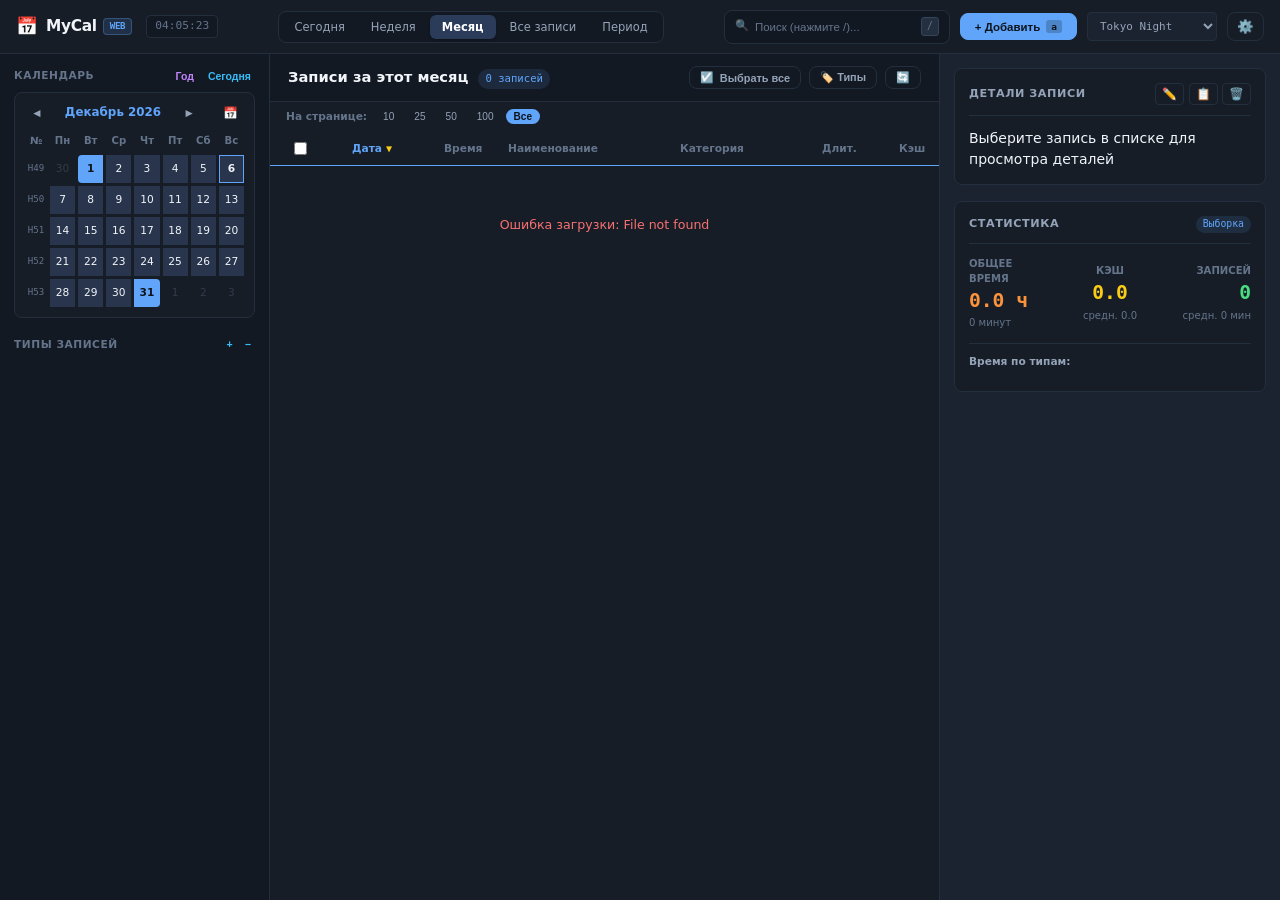
==== web/static/index.html @ 3560a7c6 "feat(tui): add default startup period setting (tui_default_period)" ====
<!DOCTYPE html>
<html lang="ru">
<head>
  <meta charset="UTF-8">
  <meta name="viewport" content="width=device-width, initial-scale=1.0, maximum-scale=1.0, user-scalable=no">
  <title>MyCal Web Dashboard</title>
  <link rel="stylesheet" href="style.css">
</head>
<body>

<div class="app-layout" id="appLayout">

  <!-- TOP HEADER NAVBAR -->
  <header class="top-nav">
    <div class="nav-left">
      <div class="app-brand" onclick="reloadAll()" title="Перезагрузить календарь">
        <span class="brand-icon">📅</span>
        <span class="brand-title">MyCal <span class="brand-badge">Web</span></span>
      </div>
      <div class="nav-clock" id="liveClock">--:--:--</div>
    </div>

    <!-- Period presets in top bar (visible on tablet/desktop) -->
    <nav class="period-tabs" id="periodTabs" aria-label="Период выборки">
      <button type="button" class="tab-btn" data-period="today" onclick="setPeriod('today')">Сегодня</button>
      <button type="button" class="tab-btn" data-period="week" onclick="setPeriod('week')">Неделя</button>
      <button type="button" class="tab-btn" data-period="month" onclick="setPeriod('month')">Месяц</button>
      <button type="button" class="tab-btn" data-period="all" onclick="setPeriod('all')">Все записи</button>
      <button type="button" class="tab-btn" data-period="range" onclick="openRangeModal()" title="Выбор периода (От и До)">Период</button>
    </nav>

    <!-- Header Actions -->
    <div class="nav-right">
      <div class="search-box">
        <span class="search-icon">🔍</span>
        <input type="search" id="topSearchInput" placeholder="Поиск (нажмите /)..." oninput="onSearchInput(this.value)">
        <span class="search-kbd">/</span>
      </div>

      <button type="button" class="btn btn-primary btn-add" onclick="openAddModal()">
        <span>+ Добавить</span>
        <span class="btn-kbd">a</span>
      </button>

      <div class="theme-select-wrap">
        <select id="themeSelect" onchange="changeTheme(this.value)" title="Тема оформления">
          <option value="tokyo">Tokyo Night</option>
          <option value="catppuccin">Catppuccin</option>
          <option value="matrix">Matrix Emerald</option>
        </select>
      </div>

      <button type="button" class="btn btn-icon" onclick="openSettingsModal()" title="Настройки (s)">⚙️</button>
    </div>
  </header>

  <!-- MAIN 3-COLUMN WORKSPACE -->
  <div class="main-workspace" id="mainWorkspace">

    <!-- LEFT SIDEBAR: Mini Calendar & Type Filters -->
    <aside class="sidebar-panel" id="sidebarPanel">
      <div class="sidebar-section">
        <div class="sidebar-section-title">
          <span>Календарь</span>
          <div class="cal-title-actions">
            <button type="button" class="btn-text btn-year-btn" onclick="openYearCalendar()" title="Годовой календарь (12 месяцев)">Год</button>
            <button type="button" class="btn-text" onclick="goTodayMonth()">Сегодня</button>
          </div>
        </div>

        <!-- Interactive Month Grid -->
        <div class="mini-calendar" id="miniCalendar">
          <div class="cal-nav">
            <button type="button" class="cal-nav-btn" onclick="prevMonth()" title="Предыдущий месяц">◄</button>
            <span class="cal-month-title" id="calMonthTitle" onclick="openYearCalendar()" title="Нажмите для открытия годового календаря" style="cursor: pointer;">Ноябрь 2026</span>
            <button type="button" class="cal-nav-btn" onclick="nextMonth()" title="Следующий месяц">►</button>
            <button type="button" class="cal-nav-btn cal-year-icon-btn" onclick="openYearCalendar()" title="Годовой календарь на 12 месяцев">📅</button>
          </div>
          <div class="cal-grid" id="calGrid">
            <!-- Dynamically populated by app.js -->
          </div>
        </div>
      </div>

      <!-- Quick Category / Type Filter -->
      <div class="sidebar-section types-section">
        <div class="sidebar-section-title">
          <span>Типы записей</span>
          <div class="type-actions">
            <button type="button" class="btn-text" onclick="toggleAllTypes(true)" title="Выбрать все">+</button>
            <button type="button" class="btn-text" onclick="toggleAllTypes(false)" title="Снять все">−</button>
          </div>
        </div>

        <div class="types-filter-list" id="typesFilterList">
          <!-- Dynamically populated with checkboxes -->
        </div>
      </div>
    </aside>

    <!-- CENTER FEED: Sessions Timeline -->
    <main class="feed-panel" id="feedPanel">
      <div class="feed-header">
        <div class="feed-title-wrap">
          <h2 class="feed-title" id="feedTitle">Записи за этот месяц</h2>
          <span class="feed-counter-badge" id="feedCounter">0 записей</span>
        </div>

        <div class="feed-controls">
          <button type="button" class="btn btn-subtle" id="btnSelectAll" onclick="toggleSelectAllFiltered()" title="Выбрать все записи на странице">
            <span id="btnSelectAllIcon">☑️</span> <span>Выбрать все</span>
          </button>
          <button type="button" class="btn btn-subtle" onclick="openTypeModal()" title="Фильтр по типам (t)">
            <span>🏷️ Типы</span>
          </button>
          <button type="button" class="btn btn-subtle" onclick="refreshData()" title="Обновить">
            <span>🔄</span>
          </button>
        </div>
      </div>

      <!-- BATCH ACTION BAR (Appears when sessions are selected) -->
      <div class="batch-action-bar" id="batchActionBar" style="display: none;">
        <div class="batch-bar-left">
          <span class="batch-count-badge" id="batchCountBadge">Выбрано: 0</span>
          <button type="button" class="btn-text" onclick="clearSelection()" style="color: var(--text-dim); font-size: 0.76rem;">Снять выбор</button>
        </div>
        <div class="batch-bar-actions">
          <button type="button" class="btn btn-subtle btn-sm" onclick="openBatchStatusPicker(event)">🏷️ Сменить статус...</button>
          <button type="button" class="btn btn-subtle btn-sm" onclick="openBatchEditFieldModal()">✏️ Редактировать поле...</button>
          <button type="button" class="btn btn-danger btn-sm" onclick="openBatchDeleteModal()">🗑️ Удалить</button>
        </div>
      </div>

      <!-- Feed Sub-Toolbar: Page size selector & Pager & Mobile Sort -->
      <div class="feed-sub-toolbar" id="feedSubToolbar">
        <div class="page-size-selector">
          <span class="page-size-label">На странице:</span>
          <div class="size-pill-group" id="pageSizePills">
            <button type="button" class="size-pill" data-size="10" onclick="setPageSize(10)">10</button>
            <button type="button" class="size-pill" data-size="25" onclick="setPageSize(25)">25</button>
            <button type="button" class="size-pill" data-size="50" onclick="setPageSize(50)">50</button>
            <button type="button" class="size-pill" data-size="100" onclick="setPageSize(100)">100</button>
            <button type="button" class="size-pill active" data-size="all" onclick="setPageSize('all')">Все</button>
          </div>
        </div>
        <div class="mobile-sort-wrap" id="mobileSortWrap">
          <label for="mobileSortSelect" class="mobile-sort-label">⇅</label>
          <select id="mobileSortSelect" class="mobile-sort-select" onchange="onMobileSortChange(this.value)">
            <option value="date_desc">Дата ▼ (сначала новые)</option>
            <option value="date_asc">Дата ▲ (сначала старые)</option>
            <option value="time_asc">Время ▲</option>
            <option value="time_desc">Время ▼</option>
            <option value="name_asc">Название ▲ (А-Я)</option>
            <option value="name_desc">Название ▼ (Я-А)</option>
            <option value="type_asc">Категория ▲</option>
            <option value="type_desc">Категория ▼</option>
            <option value="dur_desc">Длительность ▼</option>
            <option value="dur_asc">Длительность ▲</option>
            <option value="cash_desc">Кэш ▼</option>
            <option value="cash_asc">Кэш ▲</option>
            <option value="status_asc">Статус ▲</option>
            <option value="status_desc">Статус ▼</option>
          </select>
        </div>
        <div class="feed-pager" id="feedPager" style="display: none;">
          <button type="button" class="pager-nav-btn" id="pagerPrevBtn" onclick="changePage(-1)" title="Предыдущая страница">◄ Назад</button>
          <span class="pager-info" id="pagerInfo">Стр. 1 из 1</span>
          <button type="button" class="pager-nav-btn" id="pagerNextBtn" onclick="changePage(1)" title="Следующая страница">Вперёд ►</button>
        </div>
      </div>

      <!-- Feed Table Column Headers (Clickable for Sorting) -->
      <div class="feed-table-header" id="feedTableHeader" role="row">
        <label class="row-check-label" onclick="event.stopPropagation()" title="Выбрать все">
          <input type="checkbox" id="headerSelectAll" onchange="toggleSelectAllFiltered()">
        </label>
        <span class="th-cursor" aria-hidden="true"></span>
        <button type="button" class="th-col active" data-sort="date" onclick="setSort('date')" title="Сортировать по дате (внутри дня время всегда по возрастанию)">
          <span>Дата</span>
          <span class="th-arrow" id="sortArrow-date">▼</span>
        </button>
        <button type="button" class="th-col" data-sort="time" onclick="setSort('time')" title="Сортировать по времени">
          <span>Время</span>
          <span class="th-arrow" id="sortArrow-time"></span>
        </button>
        <button type="button" class="th-col" data-sort="name" onclick="setSort('name')" title="Сортировать по наименованию">
          <span>Наименование</span>
          <span class="th-arrow" id="sortArrow-name"></span>
        </button>
        <button type="button" class="th-col" data-sort="type" onclick="setSort('type')" title="Сортировать по категории">
          <span>Категория</span>
          <span class="th-arrow" id="sortArrow-type"></span>
        </button>
        <button type="button" class="th-col" data-sort="duration" onclick="setSort('duration')" title="Сортировать по длительности">
          <span>Длит.</span>
          <span class="th-arrow" id="sortArrow-duration"></span>
        </button>
        <button type="button" class="th-col" data-sort="cash" onclick="setSort('cash')" title="Сортировать по сумме / кэшу">
          <span>Кэш</span>
          <span class="th-arrow" id="sortArrow-cash"></span>
        </button>
        <button type="button" class="th-col" data-sort="status" onclick="setSort('status')" title="Сортировать по статусу">
          <span>Статус</span>
          <span class="th-arrow" id="sortArrow-status"></span>
        </button>
        <span class="th-actions" title="Действия">•••</span>
      </div>

      <!-- Session List Container -->
      <div class="session-feed-scroll" id="sessionFeed">
        <div class="loading-state">Загрузка записей...</div>
      </div>
    </main>

    <!-- RIGHT PANEL: Inspector Card & Statistics -->
    <aside class="inspector-panel" id="inspectorPanel">
      
      <!-- Focused Session Details Card -->
      <div class="panel-box inspector-card">
        <div class="box-header">
          <span class="box-title">Детали записи</span>
          <div class="card-action-btns">
            <button type="button" class="btn-icon-sm" onclick="editFocusedSession()" title="Редактировать (e)">✏️</button>
            <button type="button" class="btn-icon-sm" onclick="duplicateFocusedSession()" title="Дублировать">📋</button>
            <button type="button" class="btn-icon-sm btn-del" onclick="deleteFocusedSession()" title="Удалить (d)">🗑️</button>
          </div>
        </div>

        <div class="inspector-content" id="inspectorContent">
          <div class="empty-hint">Выберите запись в списке для просмотра деталей</div>
        </div>
      </div>

      <!-- Live Statistics & Charts -->
      <div class="panel-box stats-card">
        <div class="box-header">
          <span class="box-title">Статистика</span>
          <span class="badge-pill" id="statsPeriodBadge">Выборка</span>
        </div>

        <div class="stats-hero stats-hero-3">
          <div>
            <div class="stat-lbl">ОБЩЕЕ ВРЕМЯ</div>
            <div class="stat-val-big" id="statsTotalHours">0.0 ч</div>
            <div class="stat-sub" id="statsTotalMin">0 минут</div>
          </div>
          <div style="text-align: center;">
            <div class="stat-lbl">КЭШ</div>
            <div class="stat-val-big stat-yellow" id="statsTotalCash">0.0</div>
            <div class="stat-sub" id="statsAvgCash">средн. 0.0</div>
          </div>
          <div style="text-align: right;">
            <div class="stat-lbl">ЗАПИСЕЙ</div>
            <div class="stat-val-big stat-green" id="statsTotalCount">0</div>
            <div class="stat-sub" id="statsAvgDur">средн. 0 мин</div>
          </div>
        </div>

        <div class="stats-breakdown-title">Время по типам:</div>
        <div class="stats-bars" id="statsBars">
          <!-- Dynamically populated progress bars -->
        </div>
      </div>

    </aside>

  </div>

  <!-- MOBILE BOTTOM NAVIGATION (Visible on screens < 768px) -->
  <nav class="mobile-bottom-nav" id="mobileNav">
    <button type="button" class="mobile-nav-btn active" data-tab="feed" onclick="switchMobileTab('feed')">
      <span class="m-icon">📋</span>
      <span class="m-label">Записи</span>
    </button>
    <button type="button" class="mobile-nav-btn" data-tab="calendar" onclick="switchMobileTab('calendar')">
      <span class="m-icon">📅</span>
      <span class="m-label">Календарь</span>
    </button>
    <button type="button" class="mobile-nav-btn" data-tab="stats" onclick="switchMobileTab('stats')">
      <span class="m-icon">📊</span>
      <span class="m-label">Инфо</span>
    </button>
  </nav>

  <!-- MOBILE FLOATING ACTION BUTTON -->
  <button type="button" class="mobile-fab" onclick="openAddModal()" title="Добавить запись">
    <span>+</span>
  </button>

</div>

<!-- ======================= FLOATING ACTION OVERLAYS ======================= -->

<!-- QUICK STATUS PICKER POPOVER -->
<div id="statusPickerPopup" class="floating-popover status-picker-popover" style="display: none;">
  <div class="popover-header">Изменить статус:</div>
  <div class="status-options-list">
    <button type="button" class="status-opt-btn status-opt-active" onclick="selectNewStatus('Активно')">
      <span class="st-dot dot-green"></span>
      <span>Активно</span>
      <span class="st-icon">✓</span>
    </button>
    <button type="button" class="status-opt-btn status-opt-skip" onclick="selectNewStatus('Пропущено')">
      <span class="st-dot dot-yellow"></span>
      <span>Пропущено</span>
      <span class="st-icon">⊘</span>
    </button>
    <button type="button" class="status-opt-btn status-opt-cancel" onclick="selectNewStatus('Отменено')">
      <span class="st-dot dot-red"></span>
      <span>Отменено</span>
      <span class="st-icon">✕</span>
    </button>
    <button type="button" class="status-opt-btn status-opt-empty" onclick="selectNewStatus('')">
      <span class="st-dot dot-gray"></span>
      <span>&lt;Очистить статус&gt;</span>
      <span class="st-icon">∅</span>
    </button>
    <button type="button" class="status-opt-btn status-opt-custom" onclick="promptCustomStatus()">
      <span>✏️ Свой статус...</span>
    </button>
  </div>
</div>

<!-- CONTEXT MENU (Right-click or 3-dots trigger) -->
<div id="rowContextMenu" class="floating-popover context-menu-popover" style="display: none;">
  <button type="button" class="ctx-item" onclick="ctxEdit()">
    <span>✏️ Редактировать запись</span>
    <span class="ctx-shortcut">e</span>
  </button>
  <button type="button" class="ctx-item" onclick="ctxChangeStatus()">
    <span>🏷️ Изменить статус...</span>
  </button>
  <button type="button" class="ctx-item" onclick="ctxDuplicate()">
    <span>📋 Дублировать запись</span>
  </button>
  <div class="ctx-divider"></div>
  <button type="button" class="ctx-item ctx-danger" onclick="ctxDelete()">
    <span>🗑️ Удалить запись</span>
    <span class="ctx-shortcut">d</span>
  </button>
</div>

<!-- ======================= MODAL DIALOGS ======================= -->

<!-- ADD / EDIT SESSION MODAL -->
<dialog id="modalSession" aria-labelledby="modalSessionTitle">
  <div class="modal-card">
    <div class="modal-hdr">
      <h3 id="modalSessionTitle">Новая запись</h3>
      <button type="button" class="btn-close" onclick="closeModal('modalSession')">✕</button>
    </div>

    <form id="sessionForm" onsubmit="handleSessionFormSubmit(event)">
      <input type="hidden" id="formSessionId" value="">

      <div class="modal-body">
        <div class="form-row form-row-2">
          <div class="form-group">
            <label for="formDate" class="form-label">Дата записи:</label>
            <input type="date" id="formDate" class="form-input" required autofocus>
          </div>
          <div class="form-group">
            <label for="formTime" class="form-label">Время (ЧЧ:ММ):</label>
            <div style="display:flex;gap:6px;">
              <select id="formTime" class="form-select" style="flex:1;" onchange="if(this.value==='__custom__') openCustomTimeModal();">
              </select>
              <button type="button" class="btn btn-secondary" onclick="openCustomTimeModal()" title="Указать другое время">+</button>
            </div>
          </div>
        </div>

        <div class="form-group">
          <label for="formName" class="form-label">Наименование записи:</label>
          <textarea id="formName" class="form-textarea" rows="2" placeholder="Название тренировки или дела (можно несколько построчно)" required autocomplete="off"></textarea>
          <div class="form-hint" style="font-size: 0.74rem; color: var(--text-dim); margin-top: 3px;">
            Можно ввести несколько названий построчно — для каждого будет создана отдельная запись.
          </div>
          <datalist id="namesDatalist"></datalist>
        </div>

        <div class="form-row form-row-2">
          <div class="form-group">
            <label for="formType" class="form-label">Тип записи:</label>
            <div style="display:flex;gap:6px;">
              <select id="formType" class="form-select" style="flex:1;" onchange="if(this.value==='__custom__') promptCustomType();">
              </select>
              <button type="button" class="btn btn-secondary" onclick="promptCustomType()" title="Добавить новый тип">+</button>
            </div>
          </div>
          <div class="form-group">
            <label for="formDuration" class="form-label">Продолжительность (мин):</label>
            <input type="number" id="formDuration" class="form-input" min="1" max="1440" value="60" required>
          </div>
        </div>

        <div class="form-row form-row-2">
          <div class="form-group">
            <label for="formStatus" class="form-label">Статус:</label>
            <div style="display:flex;gap:6px;">
              <select id="formStatus" class="form-select" style="flex:1;" onchange="if(this.value==='__custom__') promptCustomStatusInForm();">
              </select>
              <button type="button" class="btn btn-secondary" onclick="promptCustomStatusInForm()" title="Добавить новый статус">+</button>
            </div>
          </div>
          <div class="form-group">
            <label for="formCash" class="form-label">Кэш:</label>
            <input type="text" id="formCash" class="form-input" placeholder="0.0" value="0.0" autocomplete="off">
          </div>
        </div>

        <div class="form-group">
          <label for="formNotes" class="form-label">Комментарий / Заметки:</label>
          <textarea id="formNotes" class="form-textarea" rows="2" placeholder="Дополнительные детали, мишени, контакты..."></textarea>
        </div>

        <!-- REPEAT SECTION (Only for New Sessions) -->
        <div id="repeatSection" class="repeat-box">
          <div class="form-group">
            <label for="formRepeat" class="form-label">Повторять запись?</label>
            <select id="formRepeat" class="form-select" onchange="onRepeatSelectChange(this.value)">
              <option value="none">Одиночная запись (без повтора)</option>
              <option value="d">Каждый день (d)</option>
              <option value="w">Каждую неделю (w)</option>
              <option value="m">Каждый месяц (m)</option>
            </select>
          </div>
          <div class="form-group" id="repeatUntilGroup" style="display: none; margin-top: 8px;">
            <label for="formRepeatUntil" class="form-label">Повторять до даты включительно:</label>
            <input type="date" id="formRepeatUntil" class="form-input">
          </div>
        </div>

        <!-- SERIES UPDATE OPTION (Only for Editing Recurring Sessions) -->
        <div id="seriesEditSection" class="series-edit-box" style="display: none;">
          <div class="series-badge-note">⚠️ Эта запись входит в регулярную серию повторов.</div>
          <div class="radio-group">
            <label class="radio-label">
              <input type="radio" name="editSeriesMode" value="single" checked>
              <span>Изменить только эту запись</span>
            </label>
            <label class="radio-label">
              <input type="radio" name="editSeriesMode" value="series">
              <span>Применить изменения ко всей серии</span>
            </label>
          </div>
        </div>
      </div>

      <div class="modal-footer">
        <button type="button" class="btn btn-secondary" onclick="closeModal('modalSession')">Отмена</button>
        <button type="submit" class="btn btn-primary" id="btnSaveSession">Сохранить</button>
      </div>
    </form>
  </div>
</dialog>

<!-- IN-APP PROMPT / MULTI-LINE INPUT MODAL -->
<dialog id="modalInAppInput" aria-labelledby="inAppInputTitle">
  <div class="modal-card" style="max-width: 480px; width: 90vw;">
    <div class="modal-hdr">
      <h3 id="inAppInputTitle">Добавить</h3>
      <button type="button" class="btn-close" onclick="closeInAppInputModal()">✕</button>
    </div>
    <div class="modal-body">
      <div class="form-group">
        <label id="inAppInputLabel" class="form-label">Введите значения:</label>
        <textarea id="inAppInputText" class="form-textarea" rows="5" placeholder="" autocomplete="off" spellcheck="false" onkeydown="onInAppInputKeyDown(event)"></textarea>
        <div id="inAppInputHint" class="form-hint" style="margin-top: 6px; font-size: 0.76rem; color: var(--text-dim);">
          Каждый пункт с новой строки. [Ctrl+Enter] или [OK] — сохранить, [Esc] — отмена.
        </div>
      </div>
    </div>
    <div class="modal-footer">
      <button type="button" class="btn btn-secondary" onclick="closeInAppInputModal()">Отмена [Esc]</button>
      <button type="button" class="btn btn-primary" id="inAppInputSubmitBtn" onclick="submitInAppInputModal()">OK [Ctrl+Enter]</button>
    </div>
  </div>
</dialog>

<!-- DELETE CONFIRMATION MODAL -->
<dialog id="modalDelete" aria-labelledby="modalDeleteTitle">
  <div class="modal-card">
    <div class="modal-hdr">
      <h3 id="modalDeleteTitle" style="color: var(--accent-red);">Удаление записи</h3>
      <button type="button" class="btn-close" onclick="closeModal('modalDelete')">✕</button>
    </div>
    <div class="modal-body">
      <p>Вы действительно хотите удалить запись?</p>
      <div class="del-preview-box">
        <strong id="delItemName">Запись</strong>
        <div class="del-preview-meta" id="delItemMeta">04.11.2026 • 10:00 • 60 мин</div>
      </div>

      <div id="delSeriesOptions" class="series-edit-box" style="display: none; margin-top: 12px;">
        <div class="series-badge-note">⚠️ Эта запись является частью серии повторов.</div>
        <div class="radio-group" style="margin-top: 6px;">
          <label class="radio-label">
            <input type="radio" name="delSeriesChoice" value="single" checked>
            <span>Удалить только эту запись</span>
          </label>
          <label class="radio-label">
            <input type="radio" name="delSeriesChoice" value="series">
            <span>Удалить всю серию записей</span>
          </label>
        </div>
      </div>
    </div>
    <div class="modal-footer">
      <button type="button" class="btn btn-secondary" onclick="closeModal('modalDelete')" autofocus>Отмена [Esc]</button>
      <button type="button" class="btn btn-danger" onclick="confirmDeleteSession()">Удалить</button>
    </div>
  </div>
</dialog>

<!-- TYPE FILTER MODAL -->
<dialog id="modalTypes" aria-labelledby="modalTypesTitle">
  <div class="modal-card">
    <div class="modal-hdr">
      <h3 id="modalTypesTitle">Фильтрация по типам</h3>
      <button type="button" class="btn-close" onclick="closeModal('modalTypes')">✕</button>
    </div>
    <div class="modal-body">
      <div class="search-box" style="width: 100%; margin-bottom: 8px;">
        <span class="search-icon">🔍</span>
        <input type="search" id="modalTypeSearch" placeholder="Поиск категории (напр. 'стрельб')..." oninput="filterModalTypeList(this.value)">
      </div>
      <div class="type-modal-actions">
        <button type="button" class="btn btn-subtle" onclick="checkAllModalTypes(true)">[+] Выбрать все</button>
        <button type="button" class="btn btn-subtle" onclick="checkAllModalTypes(false)">[-] Снять все</button>
      </div>
      <div class="modal-type-list" id="modalTypeList">
        <!-- populated dynamically -->
      </div>
    </div>
    <div class="modal-footer">
      <button type="button" class="btn btn-secondary" onclick="closeModal('modalTypes')">Отмена</button>
      <button type="button" class="btn btn-primary" onclick="applyModalTypes()">Применить фильтр</button>
    </div>
  </div>
</dialog>

<!-- SETTINGS MODAL -->
<dialog id="modalSettings" aria-labelledby="modalSettingsTitle">
  <div class="modal-card">
    <div class="modal-hdr">
      <h3 id="modalSettingsTitle">Настройки MyCal</h3>
      <button type="button" class="btn-close" onclick="closeModal('modalSettings')">✕</button>
    </div>
    <div class="modal-body">
      <div class="settings-highlight-card">
        <label class="form-label" style="color: var(--accent-blue); font-weight: 700;">
          <span>🚀 Режим запуска по умолчанию:</span>
        </label>
        <p class="settings-hint">
          Что открывать при запуске команды <code class="kbd-chip">mycal</code> без аргументов:
        </p>
        <select id="cfgDefaultMode" class="form-select" style="font-weight: 600;">
          <option value="web">🌐 Веб-интерфейс (Web-сервер)</option>
          <option value="tui">🖥️ Полноэкранный TUI в консоли (-tui)</option>
          <option value="cli">⌨️ Классическое меню консоли (CLI)</option>
        </select>
        <div style="margin-top: 10px; display: flex; align-items: center; gap: 10px;">
          <label for="cfgWebPort" class="form-label" style="margin-bottom: 0; white-space: nowrap;">Порт веб-сервера:</label>
          <input type="number" id="cfgWebPort" class="form-input" style="max-width: 120px;" min="1024" max="65535" value="8080">
        </div>
      </div>

      <div class="settings-highlight-card" style="border-color: var(--border-bright);">
        <div style="display: flex; justify-content: space-between; align-items: center; margin-bottom: 6px;">
          <label class="form-label" style="color: var(--accent-green); font-weight: 700; margin-bottom: 0;">
            <span>⚙️ Фоновая служба (Сервис):</span>
          </label>
          <span id="serviceStatusBadge" class="badge-pill stat-blue">Загрузка...</span>
        </div>
        <p class="settings-hint" id="serviceDescText">
          Позволяет держать MyCal постоянно активным как системную фоновую службу (systemd на Linux), чтобы веб-интерфейс был доступен всегда.
        </p>
        <div style="display: flex; gap: 8px; flex-wrap: wrap; margin-top: 8px;" id="serviceActionButtons">
          <button type="button" class="btn btn-sm btn-primary" onclick="serviceAction('install')" id="btnServiceInstall">Установить и запустить службу</button>
          <button type="button" class="btn btn-sm btn-secondary" onclick="serviceAction('restart')" id="btnServiceRestart" style="display: none;">Перезапустить</button>
          <button type="button" class="btn btn-sm btn-subtle" onclick="serviceAction('stop')" id="btnServiceStop" style="display: none;">Остановить</button>
          <button type="button" class="btn btn-sm btn-danger" onclick="serviceAction('uninstall')" id="btnServiceUninstall" style="display: none;">Удалить службу</button>
        </div>
        <div id="serviceDetailsBox" style="display: none; margin-top: 8px; font-size: 0.75rem; color: var(--text-muted); font-family: var(--font-mono); background: var(--bg-surface); padding: 8px; border-radius: 6px; max-height: 100px; overflow-y: auto;"></div>
      </div>

      <!-- MANAGE TYPES AND STATUSES -->
      <div class="settings-highlight-card" style="border-color: var(--border-bright);">
        <label class="form-label" style="color: var(--accent-purple); font-weight: 700; margin-bottom: 6px;">
          <span>🏷️ Управление типами и статусами:</span>
        </label>
        <p class="settings-hint">
          Удалите ненужные пункты из выпадающих списков. В существующих записях они останутся обычным текстом, но больше не будут предлагаться для выбора:
        </p>
        <div style="margin-top: 10px;">
          <div style="font-size: 0.78rem; font-weight: 600; color: var(--text-dim); margin-bottom: 5px;">Типы записей:</div>
          <div id="settingsTypesChips" style="display: flex; flex-wrap: wrap; gap: 6px; margin-bottom: 8px;"></div>
          <button type="button" class="btn btn-sm btn-secondary" onclick="promptCustomType()">+ Добавить тип</button>
        </div>
        <div style="margin-top: 14px;">
          <div style="font-size: 0.78rem; font-weight: 600; color: var(--text-dim); margin-bottom: 5px;">Статусы записей:</div>
          <div id="settingsStatusesChips" style="display: flex; flex-wrap: wrap; gap: 6px; margin-bottom: 8px;"></div>
          <button type="button" class="btn btn-sm btn-secondary" onclick="promptCustomStatusInForm()">+ Добавить статус</button>
        </div>
      </div>

      <div class="form-group">
        <label for="cfgDefaultDuration" class="form-label">Длительность по умолчанию (мин):</label>
        <input type="number" id="cfgDefaultDuration" class="form-input" min="5" max="720" value="60">
      </div>

      <div class="form-group">
        <label for="cfgDurationUnit" class="form-label">Отображение длительности:</label>
        <select id="cfgDurationUnit" class="form-select">
          <option value="min">Минуты (60 мин) — по умолчанию</option>
          <option value="hours">Часы (1 ч / 1.5 ч) — конвертировать в часы</option>
        </select>
      </div>

      <div class="form-group">
        <label for="cfgDefaultType" class="form-label">Категория события по умолчанию:</label>
        <select id="cfgDefaultType" class="form-select">
          <option value="">(Автоматически / первая доступная)</option>
        </select>
      </div>

      <div class="form-group">
        <label for="cfgDateCheckMode" class="form-label">Реакция на опечатки в дате (32.01):</label>
        <select id="cfgDateCheckMode" class="form-select">
          <option value="">Выключена (автоматический сдвиг на след. месяц)</option>
          <option value="ask">Спрашивать (подтверждение автосдвига)</option>
          <option value="fix">Исправлять авто (сдвиг с предупреждением)</option>
          <option value="reask">Переспрашивать (требовать повторный ввод)</option>
        </select>
      </div>

      <div class="form-group">
        <label for="cfgAskConflict" class="form-label">Спрашивать при совпадении времени:</label>
        <select id="cfgAskConflict" class="form-select">
          <option value="false">Выкл (добавлять сразу без лишних вопросов)</option>
          <option value="true">Вкл (предупреждать о пересечении времени)</option>
        </select>
      </div>

      <div class="form-group">
        <label for="cfgSilentAddNames" class="form-label">Автосохранение частых имён:</label>
        <select id="cfgSilentAddNames" class="form-select">
          <option value="false">Выкл (спрашивать подтверждение)</option>
          <option value="true">Вкл (сохранять автоматически)</option>
        </select>
      </div>

      <div class="form-group">
        <label for="cfgSplitMode" class="form-label">Режим хранения данных на диске:</label>
        <select id="cfgSplitMode" class="form-select">
          <option value="none">Один файл (mycal.json)</option>
          <option value="year">По годам (mycal_YYYY.json)</option>
          <option value="month">По месяцам (mycal_YYYY-MM.json)</option>
        </select>
      </div>

      <div class="form-group">
        <label for="cfgUseSystemDate" class="form-label">Использовать системное время:</label>
        <select id="cfgUseSystemDate" class="form-select">
          <option value="true">Вкл (текущее системное время)</option>
          <option value="false">Выкл (ручной ввод / фиксированная дата)</option>
        </select>
      </div>

      <div class="form-group">
        <label for="cfgDataPath" class="form-label">Каталог хранения файлов записей:</label>
        <input type="text" id="cfgDataPath" class="form-input" placeholder="~/Sync/myCal или ~/.mycal" style="font-family: var(--font-mono);">
        <p class="settings-hint">Путь к каталогу, где хранятся файлы mycal.json (поддерживает тильду ~, напр. ~/Sync/myCal)</p>
      </div>

      <div class="form-group">
        <label for="cfgTUIDefaultPeriod" class="form-label">Период запуска по умолчанию в TUI:</label>
        <select id="cfgTUIDefaultPeriod" class="form-select">
          <option value="today">Сегодня (по умолч.)</option>
          <option value="all">Все записи</option>
          <option value="week">Неделя</option>
          <option value="month">Месяц</option>
        </select>
        <p class="settings-hint">Основной период выборки, отображаемый при запуске полноэкранного TUI</p>
      </div>
    </div>
    <div class="modal-footer">
      <button type="button" class="btn btn-secondary" onclick="closeModal('modalSettings')">Отмена</button>
      <button type="button" class="btn btn-primary" onclick="saveSettings()">Сохранить настройки</button>
    </div>
  </div>
</dialog>

<!-- CUSTOM RANGE PICKER MODAL (От и До + Два блока календаря) -->
<dialog id="modalRangePicker" aria-labelledby="modalRangeTitle">
  <div class="modal-card modal-card-range">
    <div class="modal-hdr">
      <div style="display: flex; align-items: center; gap: 8px;">
        <span style="font-size: 1.2rem;">📅</span>
        <h3 id="modalRangeTitle">Выбор периода дат</h3>
      </div>
      <button type="button" class="btn-close" onclick="closeModal('modalRangePicker')">✕</button>
    </div>

    <div class="modal-body">
      <!-- Quick Range Presets -->
      <div class="range-presets-container">
        <span class="range-preset-label">Быстрый выбор:</span>
        <div class="range-preset-chips">
          <button type="button" class="preset-chip" onclick="applyPresetRange('today')">Сегодня</button>
          <button type="button" class="preset-chip" onclick="applyPresetRange('this_week')">Эта неделя</button>
          <button type="button" class="preset-chip" onclick="applyPresetRange('last_week')">Прошлая неделя</button>
          <button type="button" class="preset-chip" onclick="applyPresetRange('this_month')">Этот месяц</button>
          <button type="button" class="preset-chip" onclick="applyPresetRange('last_month')">Прошлый месяц</button>
          <button type="button" class="preset-chip" onclick="applyPresetRange('last_7_days')">7 дней</button>
          <button type="button" class="preset-chip" onclick="applyPresetRange('last_30_days')">30 дней</button>
          <button type="button" class="preset-chip" onclick="applyPresetRange('this_year')">Текущий год</button>
        </div>
      </div>

      <!-- Date Inputs "От" and "До" -->
      <div class="range-inputs-row">
        <div class="form-group range-field">
          <label for="rangeStartInput" class="form-label">
            <span>Период От:</span>
            <span class="label-hint" id="rangeStartWeekday"></span>
          </label>
          <input type="date" id="rangeStartInput" class="form-input" onchange="onRangeInputChange()">
        </div>
        <div class="range-arrow-icon">➔</div>
        <div class="form-group range-field">
          <label for="rangeEndInput" class="form-label">
            <span>Период До:</span>
            <span class="label-hint" id="rangeEndWeekday"></span>
          </label>
          <input type="date" id="rangeEndInput" class="form-input" onchange="onRangeInputChange()">
        </div>
      </div>

      <!-- Two side-by-side calendar blocks -->
      <div class="dual-calendar-wrap">
        <div class="dual-cal-block" id="dualCalLeft">
          <div class="dual-cal-hdr">
            <button type="button" class="cal-nav-btn" onclick="shiftDualCalendars(-1)">◄</button>
            <span class="dual-cal-title" id="dualCalTitleLeft">Ноябрь 2026</span>
            <span></span>
          </div>
          <div class="dual-cal-grid" id="dualGridLeft"></div>
        </div>

        <div class="dual-cal-block" id="dualCalRight">
          <div class="dual-cal-hdr">
            <span></span>
            <span class="dual-cal-title" id="dualCalTitleRight">Декабрь 2026</span>
            <button type="button" class="cal-nav-btn" onclick="shiftDualCalendars(1)">►</button>
          </div>
          <div class="dual-cal-grid" id="dualGridRight"></div>
        </div>
      </div>

      <div class="range-summary-box" id="rangeSummaryBox">
        <span>Выбрано: <strong id="rangeSummaryText">--</strong></span>
      </div>
    </div>

    <div class="modal-footer">
      <button type="button" class="btn btn-secondary" onclick="closeModal('modalRangePicker')">Отмена</button>
      <button type="button" class="btn btn-primary" onclick="confirmCustomRange()">Применить период</button>
    </div>
  </div>
</dialog>

<!-- YEARLY CALENDAR MODAL (12 месяцев) -->
<dialog id="modalYearCalendar" aria-labelledby="modalYearTitle">
  <div class="modal-card modal-card-fullscreen">
    <div class="modal-hdr">
      <div class="year-hdr-nav">
        <button type="button" class="btn-icon-sm" onclick="changeYearView(-1)" title="Предыдущий год">◄</button>
        <div class="year-input-wrap">
          <input type="number" id="yearInputNumber" class="year-input-num" min="1970" max="2100" value="2026" onchange="onYearInputNumberChange(this.value)" onkeydown="if(event.key==='Enter')onYearInputNumberChange(this.value)">
          <span class="year-input-suffix">год</span>
        </div>
        <button type="button" class="btn-icon-sm" onclick="changeYearView(1)" title="Следующий год">►</button>
        <button type="button" class="btn btn-subtle btn-sm" onclick="goCurrentYear()" style="margin-left: 10px;">Текущий год</button>
      </div>
      <div class="year-hdr-stats" id="yearHdrStats">
        <span class="badge-pill stat-green" id="yearTotalSessionsBadge">0 записей</span>
        <span class="badge-pill" id="yearTotalHoursBadge">0.0 ч</span>
      </div>
      <button type="button" class="btn-close" onclick="closeModal('modalYearCalendar')">✕</button>
    </div>

    <div class="modal-body year-grid-body">
      <div class="year-months-grid" id="yearMonthsGrid">
        <!-- 12 mini month cards populated by app.js -->
      </div>
    </div>

    <div class="modal-footer year-modal-footer">
      <div class="year-legend">
        <span class="legend-item"><span class="legend-dot dot-today"></span> Сегодня</span>
        <span class="legend-item"><span class="legend-dot dot-events"></span> Есть события</span>
        <span class="legend-hint">Клик по названию месяца открывает месяц; клик по дню — открывает день</span>
      </div>
      <button type="button" class="btn btn-secondary" onclick="closeModal('modalYearCalendar')">Закрыть [Esc]</button>
    </div>
  </div>
</dialog>

<!-- BATCH EDIT FIELD MODAL (Групповое изменение любого поля) -->
<dialog id="modalBatchEditField" aria-labelledby="modalBatchEditTitle">
  <div class="modal-card">
    <div class="modal-hdr">
      <div>
        <h3 id="modalBatchEditTitle">Групповое изменение поля</h3>
        <div class="modal-hdr-sub" id="batchEditSub" style="font-size: 0.76rem; color: var(--accent-blue);">Будет изменено записей: 0</div>
      </div>
      <button type="button" class="btn-close" onclick="closeModal('modalBatchEditField')">✕</button>
    </div>
    <form id="batchEditForm" onsubmit="handleBatchEditSubmit(event)">
      <div class="modal-body">
        <div class="form-group">
          <label for="batchFieldSelect" class="form-label">Выберите поле для изменения:</label>
          <select id="batchFieldSelect" class="form-select" onchange="onBatchFieldSelectChange(this.value)">
            <option value="status">Статус записи</option>
            <option value="cash">Кэш</option>
            <option value="name">Наименование</option>
            <option value="type">Тип записи</option>
            <option value="time">Время (ЧЧ:ММ)</option>
            <option value="duration">Длительность (мин)</option>
            <option value="date">Дата записи (перенос на день)</option>
            <option value="notes">Комментарий / Заметки</option>
          </select>
        </div>

        <!-- Dynamic value container -->
        <div class="form-group" id="batchValueContainer">
          <!-- Populated by JS -->
        </div>
      </div>
      <div class="modal-footer">
        <button type="button" class="btn btn-secondary" onclick="closeModal('modalBatchEditField')">Отмена</button>
        <button type="submit" class="btn btn-primary" id="btnBatchSave">Применить ко всем выбранным</button>
      </div>
    </form>
  </div>
</dialog>

<!-- BATCH DELETE MODAL -->
<dialog id="modalBatchDelete" aria-labelledby="modalBatchDelTitle">
  <div class="modal-card">
    <div class="modal-hdr">
      <h3 id="modalBatchDelTitle" style="color: var(--accent-red);">Групповое удаление записей</h3>
      <button type="button" class="btn-close" onclick="closeModal('modalBatchDelete')">✕</button>
    </div>
    <div class="modal-body">
      <p>Вы действительно хотите удалить выбранные записи (<strong id="batchDelCount" style="color: var(--accent-red);">0</strong> шт.)?</p>
      <div class="batch-del-list" id="batchDelList">
        <!-- populated dynamically -->
      </div>
      <p class="settings-hint" style="color: var(--accent-red); margin-top: 10px;">⚠️ Это действие необратимо и удалит выбранные записи с диска.</p>
    </div>
    <div class="modal-footer">
      <button type="button" class="btn btn-secondary" onclick="closeModal('modalBatchDelete')">Отмена</button>
      <button type="button" class="btn btn-danger" onclick="confirmBatchDelete()">Удалить выбранные</button>
    </div>
  </div>
</dialog>

<!-- SCRIPTS -->
<script src="app.js"></script>
</body>
</html>
---- web/static/style.css ----
:root {
  --bg-app: #0f141c;
  --bg-surface: #161d27;
  --bg-panel: #1b2330;
  --bg-panel-alt: #131923;
  --bg-highlight: #242f40;
  --bg-selection: #2a3c5a;
  --bg-input: #121822;

  --border-dim: #232f3e;
  --border-mid: #33445c;
  --border-bright: #475f82;
  --border-focus: #60a5fa;

  --text-main: #f1f5f9;
  --text-muted: #94a3b8;
  --text-dim: #64748b;

  --accent-blue: #60a5fa;
  --accent-cyan: #38bdf8;
  --accent-green: #4ade80;
  --accent-yellow: #facc15;
  --accent-orange: #fb923c;
  --accent-magenta: #c084fc;
  --accent-red: #f87171;

  --font-sans: system-ui, -apple-system, BlinkMacSystemFont, "Segoe UI", Roboto, "Helvetica Neue", sans-serif;
  --font-mono: "JetBrains Mono", "Cascadia Code", "Fira Code", "SF Mono", Consolas, monospace;

  --radius-sm: 4px;
  --radius-md: 8px;
  --radius-lg: 12px;

  --shadow-sm: 0 2px 6px rgba(0, 0, 0, 0.35);
  --shadow-md: 0 8px 24px rgba(0, 0, 0, 0.5);
  --shadow-lg: 0 16px 48px rgba(0, 0, 0, 0.7);
}

[data-theme="catppuccin"] {
  --bg-app: #181825;
  --bg-surface: #1e1e2e;
  --bg-panel: #24273a;
  --bg-panel-alt: #181926;
  --bg-highlight: #363a4f;
  --bg-selection: #3e4466;
  --bg-input: #11111b;

  --border-dim: #313244;
  --border-mid: #45475a;
  --border-bright: #585b70;
  --border-focus: #cba6f7;

  --text-main: #cdd6f4;
  --text-muted: #a6adc8;
  --text-dim: #6c7086;

  --accent-blue: #89b4fa;
  --accent-cyan: #89dceb;
  --accent-green: #a6e3a1;
  --accent-yellow: #f9e2af;
  --accent-orange: #fab387;
  --accent-magenta: #cba6f7;
  --accent-red: #f38ba8;
}

[data-theme="matrix"] {
  --bg-app: #050d08;
  --bg-surface: #0a170e;
  --bg-panel: #0d2114;
  --bg-panel-alt: #08140b;
  --bg-highlight: #14361f;
  --bg-selection: #1c4a2a;
  --bg-input: #030805;

  --border-dim: #183e24;
  --border-mid: #255d37;
  --border-bright: #34834e;
  --border-focus: #34d399;

  --text-main: #d1fae5;
  --text-muted: #6ee7b7;
  --text-dim: #226e43;

  --accent-blue: #34d399;
  --accent-cyan: #6ee7b7;
  --accent-green: #10b981;
  --accent-yellow: #a7f3d0;
  --accent-orange: #34d399;
  --accent-magenta: #6ee7b7;
  --accent-red: #f87171;
}

* {
  box-sizing: border-box;
  margin: 0;
  padding: 0;
  -webkit-tap-highlight-color: transparent;
  scrollbar-width: thin;
  scrollbar-color: var(--border-mid) transparent;
}

::-webkit-scrollbar {
  width: 6px;
  height: 6px;
}

::-webkit-scrollbar-track {
  background: transparent;
}

::-webkit-scrollbar-thumb {
  background: var(--border-mid);
  border-radius: 4px;
}

::-webkit-scrollbar-thumb:hover {
  background: var(--border-bright);
}

html, body {
  height: 100%;
  height: 100dvh;
  margin: 0;
  padding: 0;
  background-color: var(--bg-app);
  color: var(--text-main);
  font-family: var(--font-sans);
  font-size: 14px;
  line-height: 1.5;
  overflow: hidden;
}

/* Base Layout Structure */
.app-layout {
  display: flex;
  flex-direction: column;
  height: 100%;
  height: 100dvh;
  width: 100%;
  overflow: hidden;
  position: relative;
}

/* TOP NAVBAR */
.top-nav {
  height: 54px;
  background: var(--bg-surface);
  border-bottom: 1px solid var(--border-dim);
  display: flex;
  align-items: center;
  justify-content: space-between;
  padding: 0 16px;
  gap: 16px;
  flex-shrink: 0;
  z-index: 10;
}

.nav-left {
  display: flex;
  align-items: center;
  gap: 14px;
}

.app-brand {
  display: flex;
  align-items: center;
  gap: 8px;
  cursor: pointer;
  user-select: none;
}

.brand-icon {
  font-size: 1.25rem;
}

.brand-title {
  font-weight: 800;
  font-size: 1.1rem;
  letter-spacing: -0.02em;
  color: var(--text-main);
  display: flex;
  align-items: center;
  gap: 6px;
}

.brand-badge {
  font-size: 0.65rem;
  background: rgba(96, 165, 250, 0.15);
  color: var(--accent-blue);
  border: 1px solid rgba(96, 165, 250, 0.3);
  padding: 1px 6px;
  border-radius: 4px;
  font-family: var(--font-mono);
  font-weight: 700;
  text-transform: uppercase;
}

.nav-clock {
  font-family: var(--font-mono);
  font-size: 0.8rem;
  color: var(--text-dim);
  background: var(--bg-panel-alt);
  padding: 2px 8px;
  border-radius: var(--radius-sm);
  border: 1px solid var(--border-dim);
}

/* Period Tabs in Header */
.period-tabs {
  display: flex;
  background: var(--bg-panel-alt);
  padding: 3px;
  border-radius: var(--radius-md);
  border: 1px solid var(--border-dim);
  gap: 2px;
}

.tab-btn {
  background: transparent;
  border: none;
  color: var(--text-muted);
  font-family: var(--font-sans);
  font-size: 0.82rem;
  font-weight: 500;
  padding: 5px 12px;
  border-radius: 6px;
  cursor: pointer;
  transition: all 0.15s ease;
  white-space: nowrap;
}

.tab-btn:hover {
  color: var(--text-main);
}

.tab-btn.active {
  background: var(--bg-selection);
  color: #fff;
  font-weight: 600;
  box-shadow: 0 1px 3px rgba(0, 0, 0, 0.3);
}

/* Nav Right Actions */
.nav-right {
  display: flex;
  align-items: center;
  gap: 10px;
}

.search-box {
  display: flex;
  align-items: center;
  background: var(--bg-input);
  border: 1px solid var(--border-dim);
  border-radius: var(--radius-md);
  padding: 0 10px;
  gap: 6px;
  height: 34px;
  transition: border-color 0.15s ease;
}

.search-box:focus-within {
  border-color: var(--border-focus);
}

.search-icon {
  font-size: 0.8rem;
  opacity: 0.6;
}

.search-box input {
  background: transparent;
  border: none;
  outline: none;
  color: var(--text-main);
  font-size: 0.82rem;
  width: 160px;
}

.search-box input::placeholder {
  color: var(--text-dim);
}

.search-kbd {
  font-family: var(--font-mono);
  font-size: 0.7rem;
  color: var(--text-dim);
  background: var(--bg-highlight);
  border: 1px solid var(--border-mid);
  padding: 1px 5px;
  border-radius: 3px;
}

.theme-select-wrap select {
  background: var(--bg-panel);
  border: 1px solid var(--border-dim);
  color: var(--text-muted);
  font-size: 0.78rem;
  font-family: var(--font-mono);
  padding: 6px 8px;
  border-radius: var(--radius-sm);
  outline: none;
  cursor: pointer;
}

/* BUTTONS */
.btn {
  display: inline-flex;
  align-items: center;
  justify-content: center;
  gap: 6px;
  background: var(--bg-panel);
  color: var(--text-main);
  border: 1px solid var(--border-mid);
  border-radius: var(--radius-md);
  padding: 6px 14px;
  font-size: 0.82rem;
  font-weight: 600;
  cursor: pointer;
  transition: all 0.15s ease;
  white-space: nowrap;
}

.btn:hover {
  border-color: var(--text-main);
}

.btn-primary {
  background: var(--accent-blue);
  border-color: var(--accent-blue);
  color: #0f141c;
}

.btn-primary:hover {
  background: #3b82f6;
  border-color: #3b82f6;
  color: #fff;
}

.btn-secondary {
  background: var(--bg-panel);
  border-color: var(--border-dim);
  color: var(--text-muted);
}
.btn-secondary:hover {
  color: var(--text-main);
  border-color: var(--border-bright);
}

.btn-danger {
  background: rgba(248, 113, 113, 0.15);
  border-color: var(--accent-red);
  color: var(--accent-red);
}
.btn-danger:hover {
  background: var(--accent-red);
  color: #0f141c;
}

.btn-subtle {
  background: transparent;
  border: 1px solid var(--border-dim);
  color: var(--text-muted);
  padding: 4px 10px;
  font-size: 0.78rem;
}
.btn-subtle:hover {
  background: var(--bg-highlight);
  color: var(--text-main);
}

.btn-icon {
  background: transparent;
  border: 1px solid var(--border-dim);
  padding: 6px 9px;
  border-radius: var(--radius-md);
  cursor: pointer;
  font-size: 0.95rem;
}
.btn-icon:hover {
  border-color: var(--border-focus);
}

.btn-icon-sm {
  background: transparent;
  border: 1px solid var(--border-dim);
  border-radius: var(--radius-sm);
  padding: 3px 6px;
  cursor: pointer;
  font-size: 0.85rem;
  transition: all 0.1s ease;
}
.btn-icon-sm:hover {
  background: var(--bg-highlight);
  border-color: var(--border-focus);
}

.btn-icon-sm.btn-del:hover {
  background: rgba(248, 113, 113, 0.2);
  border-color: var(--accent-red);
}

.btn-text {
  background: none;
  border: none;
  color: var(--accent-cyan);
  font-size: 0.75rem;
  font-weight: 600;
  cursor: pointer;
  padding: 2px 4px;
}
.btn-text:hover {
  text-decoration: underline;
}

.btn-kbd {
  font-family: var(--font-mono);
  font-size: 0.68rem;
  background: rgba(0, 0, 0, 0.2);
  padding: 1px 5px;
  border-radius: 3px;
}

/* ================= MAIN 3-COLUMN WORKSPACE ================= */
.main-workspace {
  flex: 1;
  display: grid;
  grid-template-columns: 270px minmax(0, 1fr) 340px;
  overflow: hidden;
  height: calc(100% - 54px);
  min-height: 0;
  position: relative;
}

/* 1. LEFT SIDEBAR */
.sidebar-panel {
  background: var(--bg-panel-alt);
  border-right: 1px solid var(--border-dim);
  display: flex;
  flex-direction: column;
  overflow-y: auto;
  overflow-x: hidden;
  padding: 14px;
  gap: 18px;
  min-width: 0;
  min-height: 0;
}

.sidebar-section-title {
  display: flex;
  justify-content: space-between;
  align-items: center;
  font-size: 0.76rem;
  font-weight: 700;
  text-transform: uppercase;
  letter-spacing: 0.05em;
  color: var(--text-dim);
  margin-bottom: 8px;
}

/* Mini Calendar */
.mini-calendar {
  background: var(--bg-surface);
  border: 1px solid var(--border-dim);
  border-radius: var(--radius-md);
  padding: 10px;
}

.cal-nav {
  display: flex;
  justify-content: space-between;
  align-items: center;
  margin-bottom: 10px;
}

.cal-nav-btn {
  background: transparent;
  border: none;
  color: var(--text-muted);
  cursor: pointer;
  font-size: 0.85rem;
  padding: 3px 6px;
  border-radius: 4px;
}
.cal-nav-btn:hover {
  background: var(--bg-highlight);
  color: var(--text-main);
}

.cal-month-title {
  font-weight: 700;
  font-size: 0.85rem;
  color: var(--accent-blue);
}

.cal-grid {
  display: grid;
  grid-template-columns: repeat(7, 1fr);
  gap: 3px;
  text-align: center;
  font-size: 0.76rem;
}

.cal-day-header {
  font-weight: 700;
  color: var(--text-dim);
  padding-bottom: 4px;
  font-size: 0.72rem;
}

.cal-day-cell {
  height: 28px;
  display: flex;
  flex-direction: column;
  align-items: center;
  justify-content: center;
  border-radius: var(--radius-sm);
  cursor: pointer;
  position: relative;
  color: var(--text-muted);
  user-select: none;
  transition: all 0.1s ease;
}

.cal-day-cell:hover {
  background: var(--bg-highlight);
  color: var(--text-main);
}

.cal-day-cell.other-month {
  color: var(--text-dim);
  opacity: 0.35;
}

.cal-day-cell.today {
  border: 1px solid var(--accent-blue);
  color: var(--accent-blue);
  font-weight: 700;
}

.cal-day-cell.selected {
  background: var(--accent-blue);
  color: #0f141c;
  font-weight: 700;
}

.cal-day-cell.has-events::after {
  content: "";
  position: absolute;
  bottom: 2px;
  width: 4px;
  height: 4px;
  border-radius: 50%;
  background: var(--accent-orange);
}

.cal-day-cell.selected.has-events::after {
  background: #0f141c;
}

/* Type Filters in Sidebar */
.types-filter-list {
  display: flex;
  flex-direction: column;
  gap: 3px;
}

.type-filter-row {
  display: flex;
  align-items: center;
  justify-content: space-between;
  padding: 6px 8px;
  border-radius: var(--radius-sm);
  cursor: pointer;
  user-select: none;
  font-size: 0.82rem;
  transition: background 0.1s ease;
}

.type-filter-row:hover {
  background: var(--bg-highlight);
}

.type-filter-row.active {
  background: var(--bg-selection);
  color: #fff;
}

.type-label-left {
  display: flex;
  align-items: center;
  gap: 7px;
  overflow: hidden;
  text-overflow: ellipsis;
  white-space: nowrap;
}

.cb-icon {
  font-family: var(--font-mono);
  color: var(--accent-green);
  font-weight: 700;
}
.cb-icon.unchecked {
  color: var(--text-dim);
}

.type-count-badge {
  font-family: var(--font-mono);
  font-size: 0.72rem;
  color: var(--text-dim);
  background: rgba(255, 255, 255, 0.05);
  padding: 1px 6px;
  border-radius: 10px;
}

/* 2. CENTER FEED: Sessions Timeline */
.feed-panel {
  background: var(--bg-surface);
  border-right: 1px solid var(--border-dim);
  display: flex;
  flex-direction: column;
  overflow: hidden;
  min-width: 0;
  min-height: 0;
}

.feed-header {
  padding: 12px 18px;
  border-bottom: 1px solid var(--border-dim);
  display: flex;
  justify-content: space-between;
  align-items: center;
  background: var(--bg-panel-alt);
  flex-shrink: 0;
}

.feed-title-wrap {
  display: flex;
  align-items: baseline;
  gap: 10px;
}

.feed-title {
  font-size: 1.05rem;
  font-weight: 700;
  color: var(--text-main);
}

.feed-counter-badge {
  font-family: var(--font-mono);
  font-size: 0.76rem;
  color: var(--accent-blue);
  background: rgba(96, 165, 250, 0.12);
  padding: 2px 7px;
  border-radius: 12px;
}

.feed-controls {
  display: flex;
  gap: 8px;
}

.session-feed-scroll {
  flex: 1;
  overflow-y: auto;
  overflow-x: hidden;
  padding: 10px 0;
  min-height: 0;
}

.loading-state, .empty-feed-hint {
  padding: 40px 20px;
  text-align: center;
  color: var(--text-dim);
  font-size: 0.9rem;
}

/* Date Group Header */
.date-header {
  padding: 10px 18px 4px 18px;
  color: var(--accent-magenta);
  font-weight: 700;
  font-size: 0.84rem;
  display: flex;
  align-items: center;
  gap: 10px;
}

.date-header-line {
  flex: 1;
  height: 1px;
  background: var(--border-dim);
}

.date-header-summary {
  font-size: 0.74rem;
  color: var(--text-dim);
  font-weight: normal;
  font-family: var(--font-mono);
}

/* Session Row & Header Grid */
.feed-table-header {
  display: grid;
  grid-template-columns: 24px 16px 80px 52px minmax(160px, 1fr) 130px 65px 80px 105px 32px;
  gap: 12px;
  align-items: center;
  padding: 6px 18px;
  background: var(--bg-card);
  border-bottom: 1px solid var(--border-focus);
  font-size: 0.76rem;
  font-weight: 600;
  color: var(--text-dim);
  user-select: none;
  border-top-left-radius: 6px;
  border-top-right-radius: 6px;
}

.th-col {
  background: none;
  border: none;
  padding: 4px 0;
  margin: 0;
  font-family: inherit;
  font-size: 0.76rem;
  font-weight: 600;
  color: var(--text-dim);
  display: inline-flex;
  align-items: center;
  gap: 4px;
  cursor: pointer;
  text-align: left;
  transition: color 0.15s ease;
}

.th-col:hover {
  color: var(--text-main);
}

.th-col.active {
  color: var(--accent-blue);
  font-weight: 700;
}

.th-arrow {
  font-size: 0.72rem;
  font-family: var(--font-mono);
  color: var(--accent-yellow);
}

.th-actions {
  color: var(--text-dim);
  text-align: center;
  font-size: 0.76rem;
}

.row-date {
  font-family: var(--font-mono);
  font-size: 0.78rem;
  color: var(--text-dim);
  white-space: nowrap;
}

/* Session Row Item */
.session-row {
  display: grid;
  grid-template-columns: 24px 16px 80px 52px minmax(160px, 1fr) 130px 65px 80px 105px 32px;
  gap: 12px;
  align-items: center;
  padding: 8px 18px;
  cursor: pointer;
  border-left: 3px solid transparent;
  transition: all 0.1s ease;
  user-select: none;
  font-size: 0.84rem;
  min-width: 0;
}

.session-row:hover {
  background: rgba(255, 255, 255, 0.03);
}

.session-row.selected {
  background: var(--bg-selection);
  border-left-color: var(--accent-blue);
}

.row-check-label {
  display: flex;
  align-items: center;
  justify-content: center;
  width: 24px;
  margin: 0;
  cursor: pointer;
}

.row-check {
  width: 15px;
  height: 15px;
  accent-color: var(--accent-blue);
  cursor: pointer;
  margin: 0;
}

.row-cursor {
  color: var(--accent-blue);
  font-weight: 700;
  font-family: var(--font-mono);
  width: 16px;
  text-align: center;
}

.row-time {
  font-family: var(--font-mono);
  font-weight: 700;
  color: var(--text-main);
  white-space: nowrap;
}

.row-name {
  font-weight: 500;
  color: var(--accent-green);
  white-space: nowrap;
  overflow: hidden;
  text-overflow: ellipsis;
  display: flex;
  align-items: center;
  gap: 6px;
  min-width: 0;
}

.row-repeat-icon {
  color: var(--accent-magenta);
  font-size: 0.9rem;
  flex-shrink: 0;
}

.row-type {
  color: var(--text-muted);
  font-size: 0.78rem;
  white-space: nowrap;
  overflow: hidden;
  text-overflow: ellipsis;
  min-width: 0;
}

.row-duration {
  font-family: var(--font-mono);
  color: var(--accent-orange);
  font-weight: 600;
  font-size: 0.82rem;
  white-space: nowrap;
  text-align: right;
}

.row-cash {
  font-family: var(--font-mono);
  font-weight: 600;
  font-size: 0.74rem;
  color: var(--accent-yellow);
  background: rgba(224, 175, 104, 0.12);
  padding: 2px 7px;
  border-radius: 4px;
  white-space: nowrap;
  text-align: center;
  display: inline-block;
  min-width: 0;
  overflow: hidden;
  text-overflow: ellipsis;
}

.row-cash.row-cash-empty {
  background: transparent;
  visibility: hidden;
}

.row-cash.cash-negative {
  color: var(--accent-red);
  background: rgba(247, 118, 142, 0.12);
}

.row-status-wrap {
  display: flex;
  justify-content: center;
  min-width: 0;
}

.row-more-btn {
  background: transparent;
  border: none;
  color: var(--text-dim);
  cursor: pointer;
  padding: 4px 6px;
  border-radius: var(--radius-sm);
  font-size: 0.95rem;
  display: flex;
  align-items: center;
  justify-content: center;
  width: 32px;
  transition: all 0.1s ease;
}

.row-more-btn:hover {
  color: var(--text-main);
  background: var(--bg-highlight);
}

/* ================= STATUS PILL (Interactive Trigger) ================= */
.status-pill {
  font-size: 0.74rem;
  padding: 3px 8px;
  border-radius: 12px;
  display: inline-flex;
  align-items: center;
  gap: 4px;
  cursor: pointer;
  font-weight: 600;
  transition: all 0.15s ease;
  border: 1px solid transparent;
  width: fit-content;
  white-space: nowrap;
  overflow: hidden;
  text-overflow: ellipsis;
}

.status-pill:hover {
  transform: translateY(-1px);
  filter: brightness(1.2);
  box-shadow: 0 2px 8px rgba(0, 0, 0, 0.4);
}

.status-active {
  background: rgba(74, 222, 128, 0.12);
  color: var(--accent-green);
  border-color: rgba(74, 222, 128, 0.28);
}

.status-skip {
  background: rgba(250, 204, 21, 0.12);
  color: var(--accent-yellow);
  border-color: rgba(250, 204, 21, 0.28);
}

.status-cancel {
  background: rgba(248, 113, 113, 0.12);
  color: var(--accent-red);
  border-color: rgba(248, 113, 113, 0.28);
}

.status-empty {
  background: rgba(148, 163, 184, 0.08);
  color: var(--text-dim);
  border-color: rgba(148, 163, 184, 0.18);
  font-style: italic;
}

/* 3. RIGHT PANEL: Inspector & Stats */
.inspector-panel {
  background: var(--bg-panel);
  display: flex;
  flex-direction: column;
  overflow-y: auto;
  overflow-x: hidden;
  padding: 14px;
  gap: 16px;
  min-width: 0;
  min-height: 0;
}

.panel-box {
  background: var(--bg-surface);
  border: 1px solid var(--border-dim);
  border-radius: var(--radius-md);
  padding: 14px;
}

.box-header {
  display: flex;
  justify-content: space-between;
  align-items: center;
  padding-bottom: 10px;
  border-bottom: 1px solid var(--border-dim);
  margin-bottom: 12px;
}

.box-title {
  font-size: 0.8rem;
  font-weight: 700;
  text-transform: uppercase;
  letter-spacing: 0.05em;
  color: var(--text-muted);
}

.badge-pill {
  font-size: 0.7rem;
  color: var(--accent-blue);
  background: rgba(96, 165, 250, 0.12);
  padding: 1px 7px;
  border-radius: 10px;
  font-family: var(--font-mono);
}

/* Inspector Details Fields */
.detail-field {
  display: flex;
  margin-bottom: 8px;
  font-size: 0.82rem;
  line-height: 1.4;
}

.detail-label {
  width: 105px;
  color: var(--text-dim);
  flex-shrink: 0;
  font-size: 0.78rem;
}

.detail-val {
  color: var(--text-main);
  font-weight: 500;
  word-break: break-word;
  flex: 1;
}

.detail-val-editable {
  cursor: pointer;
  border-bottom: 1px dashed transparent;
  transition: all 0.1s ease;
}
.detail-val-editable:hover {
  color: var(--accent-blue);
  border-bottom-color: var(--accent-blue);
}

.detail-notes-box {
  margin-top: 6px;
  padding: 8px 10px;
  background: var(--bg-panel-alt);
  border-radius: var(--radius-sm);
  color: var(--text-muted);
  font-size: 0.8rem;
  border-left: 2px solid var(--accent-blue);
  min-height: 38px;
  cursor: pointer;
}
.detail-notes-box:hover {
  background: var(--bg-highlight);
}

/* Stats Card */
.stats-hero {
  display: flex;
  justify-content: space-between;
  align-items: baseline;
  padding-bottom: 12px;
  border-bottom: 1px solid var(--border-dim);
  margin-bottom: 10px;
}

.stat-lbl {
  font-size: 0.72rem;
  color: var(--text-dim);
  font-weight: 700;
  text-transform: uppercase;
}

.stat-val-big {
  font-family: var(--font-mono);
  font-size: 1.4rem;
  font-weight: 800;
  color: var(--accent-orange);
}

.stat-green {
  color: var(--accent-green);
}

.stat-sub {
  font-size: 0.72rem;
  color: var(--text-dim);
}

.stats-breakdown-title {
  font-size: 0.76rem;
  font-weight: 700;
  color: var(--text-muted);
  margin-bottom: 8px;
}

.stats-bars {
  display: flex;
  flex-direction: column;
  gap: 8px;
}

.bar-row {
  display: flex;
  flex-direction: column;
  gap: 2px;
  font-size: 0.76rem;
}

.bar-labels {
  display: flex;
  justify-content: space-between;
  color: var(--text-muted);
}

.bar-track {
  height: 6px;
  background: var(--bg-highlight);
  border-radius: 3px;
  overflow: hidden;
}

.bar-fill {
  height: 100%;
  border-radius: 3px;
  transition: width 0.3s ease;
}

/* ================= FLOATING ACTION POPOVERS ================= */
.floating-popover {
  position: absolute;
  z-index: 1000;
  background: var(--bg-surface);
  border: 1px solid var(--border-bright);
  border-radius: var(--radius-md);
  box-shadow: var(--shadow-lg);
  padding: 6px;
  min-width: 170px;
  animation: fadeInPop 0.12s ease-out;
}

@keyframes fadeInPop {
  from { opacity: 0; transform: scale(0.96); }
  to { opacity: 1; transform: scale(1); }
}

.popover-header {
  font-size: 0.72rem;
  font-weight: 700;
  text-transform: uppercase;
  color: var(--text-dim);
  padding: 4px 8px 6px 8px;
  border-bottom: 1px solid var(--border-dim);
  margin-bottom: 4px;
}

.status-options-list {
  display: flex;
  flex-direction: column;
  gap: 2px;
}

.status-opt-btn {
  background: transparent;
  border: none;
  display: flex;
  align-items: center;
  gap: 8px;
  padding: 7px 10px;
  border-radius: var(--radius-sm);
  color: var(--text-main);
  font-size: 0.82rem;
  font-weight: 500;
  cursor: pointer;
  text-align: left;
  transition: background 0.1s ease;
  width: 100%;
}

.status-opt-btn:hover {
  background: var(--bg-highlight);
}

.st-dot {
  width: 8px;
  height: 8px;
  border-radius: 50%;
  flex-shrink: 0;
}
.dot-green { background: var(--accent-green); }
.dot-yellow { background: var(--accent-yellow); }
.dot-red { background: var(--accent-red); }
.dot-gray { background: var(--text-dim); }

.st-icon {
  margin-left: auto;
  font-size: 0.75rem;
  font-weight: 700;
  opacity: 0.7;
}

/* Context Menu Popover */
.context-menu-popover {
  display: flex;
  flex-direction: column;
  min-width: 190px;
}

.ctx-item {
  background: transparent;
  border: none;
  display: flex;
  align-items: center;
  justify-content: space-between;
  padding: 8px 12px;
  border-radius: var(--radius-sm);
  color: var(--text-main);
  font-size: 0.82rem;
  cursor: pointer;
  text-align: left;
}
.ctx-item:hover {
  background: var(--bg-selection);
  color: #fff;
}

.ctx-item.ctx-danger {
  color: var(--accent-red);
}
.ctx-item.ctx-danger:hover {
  background: rgba(248, 113, 113, 0.2);
}

.ctx-shortcut {
  font-family: var(--font-mono);
  font-size: 0.72rem;
  color: var(--text-dim);
}

.ctx-divider {
  height: 1px;
  background: var(--border-dim);
  margin: 4px 0;
}

/* ================= MODALS (Native <dialog>) ================= */
dialog {
  position: fixed;
  inset: 0;
  margin: auto;
  background: transparent;
  border: none;
  padding: 0;
  max-width: 520px;
  width: 90%;
  overscroll-behavior: contain;
  z-index: 2000;
}

dialog#modalYearCalendar {
  max-width: 1220px;
  width: 96vw;
  max-height: 94vh;
}

dialog#modalRangePicker {
  max-width: 780px;
  width: 95vw;
  max-height: 92vh;
}

dialog#modalBatchEditField,
dialog#modalBatchDelete {
  max-width: 560px;
  width: 92vw;
}

dialog::backdrop {
  background: rgba(0, 0, 0, 0.75);
  backdrop-filter: blur(4px);
  overscroll-behavior: contain;
  overflow: hidden;
}

.modal-card {
  background: var(--bg-surface);
  border: 1px solid var(--border-bright);
  border-radius: var(--radius-lg);
  box-shadow: var(--shadow-lg);
  overflow: hidden;
  display: flex;
  flex-direction: column;
  color: var(--text-main);
  animation: modalScale 0.15s ease-out;
}

@keyframes modalScale {
  from { opacity: 0; transform: scale(0.95); }
  to { opacity: 1; transform: scale(1); }
}

.modal-hdr {
  background: var(--bg-panel-alt);
  border-bottom: 1px solid var(--border-dim);
  padding: 12px 18px;
  display: flex;
  justify-content: space-between;
  align-items: center;
}

.modal-hdr h3 {
  font-size: 1rem;
  font-weight: 700;
  color: var(--accent-blue);
}

.btn-close {
  background: transparent;
  border: none;
  color: var(--text-muted);
  font-size: 1.1rem;
  cursor: pointer;
  padding: 2px 6px;
  border-radius: 4px;
}
.btn-close:hover {
  color: var(--text-main);
  background: var(--bg-highlight);
}

.modal-body {
  padding: 18px;
  display: flex;
  flex-direction: column;
  gap: 14px;
  max-height: 75vh;
  overflow-y: auto;
}

.form-row-2 {
  display: grid;
  grid-template-columns: 1fr 1fr;
  gap: 12px;
}

.form-group {
  display: flex;
  flex-direction: column;
  gap: 4px;
}

.form-label {
  font-size: 0.78rem;
  font-weight: 600;
  color: var(--text-muted);
}

.form-input, .form-select, .form-textarea {
  background: var(--bg-input);
  border: 1px solid var(--border-dim);
  border-radius: var(--radius-sm);
  color: var(--text-main);
  padding: 7px 10px;
  font-family: inherit;
  font-size: 0.85rem;
  outline: none;
  transition: border-color 0.15s ease;
}

.form-input:focus, .form-select:focus, .form-textarea:focus {
  border-color: var(--border-focus);
  box-shadow: 0 0 0 1px var(--border-focus);
}

.repeat-box, .series-edit-box {
  background: var(--bg-panel);
  border: 1px solid var(--border-dim);
  border-radius: var(--radius-md);
  padding: 12px;
}

.series-badge-note {
  font-size: 0.78rem;
  color: var(--accent-yellow);
  font-weight: 600;
  margin-bottom: 6px;
}

.radio-group {
  display: flex;
  flex-direction: column;
  gap: 6px;
}

.radio-label {
  display: flex;
  align-items: center;
  gap: 8px;
  font-size: 0.82rem;
  cursor: pointer;
}

.modal-footer {
  background: var(--bg-panel-alt);
  border-top: 1px solid var(--border-dim);
  padding: 12px 18px;
  display: flex;
  justify-content: flex-end;
  gap: 10px;
}

.del-preview-box {
  background: var(--bg-panel);
  padding: 10px 14px;
  border-radius: var(--radius-sm);
  border-left: 3px solid var(--accent-red);
  margin-top: 6px;
}
.del-preview-meta {
  font-size: 0.76rem;
  color: var(--text-muted);
  margin-top: 2px;
}

.modal-type-list {
  display: flex;
  flex-direction: column;
  gap: 4px;
  max-height: 240px;
  overflow-y: auto;
}

.settings-highlight-card {
  background: rgba(96, 165, 250, 0.08);
  border: 1px solid rgba(96, 165, 250, 0.25);
  border-radius: var(--radius-md);
  padding: 12px;
}
.settings-hint {
  font-size: 0.78rem;
  color: var(--text-muted);
  margin: 4px 0 8px 0;
}
.kbd-chip {
  font-family: var(--font-mono);
  background: var(--bg-highlight);
  padding: 1px 5px;
  border-radius: 3px;
  color: var(--accent-cyan);
}

/* ================= MOBILE BOTTOM NAV & FAB ================= */
.mobile-bottom-nav {
  display: none;
  position: fixed;
  bottom: 0;
  left: 0;
  right: 0;
  height: 58px;
  background: var(--bg-surface);
  border-top: 1px solid var(--border-dim);
  z-index: 50;
  justify-content: space-around;
  align-items: center;
}

.mobile-nav-btn {
  background: transparent;
  border: none;
  color: var(--text-dim);
  display: flex;
  flex-direction: column;
  align-items: center;
  justify-content: center;
  gap: 2px;
  flex: 1;
  height: 100%;
  cursor: pointer;
}

.mobile-nav-btn.active {
  color: var(--accent-blue);
}

.mobile-nav-btn .m-icon {
  font-size: 1.15rem;
}
.mobile-nav-btn .m-label {
  font-size: 0.7rem;
  font-weight: 600;
}

.mobile-fab {
  display: none;
  position: fixed;
  right: 18px;
  bottom: 74px;
  width: 52px;
  height: 52px;
  border-radius: 50%;
  background: var(--accent-blue);
  color: #0f141c;
  border: none;
  box-shadow: 0 4px 16px rgba(0, 0, 0, 0.5);
  font-size: 1.8rem;
  font-weight: bold;
  align-items: center;
  justify-content: center;
  cursor: pointer;
  z-index: 60;
  transition: transform 0.15s ease;
}
.mobile-fab:active {
  transform: scale(0.92);
}

/* ================= RESPONSIVE ADAPTATIONS ================= */
@media (max-width: 1080px) {
  .main-workspace {
    grid-template-columns: 240px 1fr 300px;
  }
}

@media (max-width: 900px) {
  .main-workspace {
    grid-template-columns: 220px 1fr;
  }
  .inspector-panel {
    display: none; /* Accessible via modal or dedicated tab */
  }
}

@media (max-width: 768px) {
  html, body {
    overflow: auto;
  }

  .top-nav {
    padding: 0 12px;
  }
  .nav-clock, .period-tabs, .btn-add .btn-kbd, .search-kbd {
    display: none;
  }
  .search-box input {
    width: 110px;
  }

  .main-workspace {
    display: block;
    height: auto;
    overflow: visible;
    padding-bottom: 70px;
  }

  .sidebar-panel, .feed-panel, .inspector-panel {
    display: none;
    border-right: none;
    height: auto;
    overflow: visible;
  }

  /* In mobile, tab state controls which panel is active */
  .main-workspace[data-mobile-tab="feed"] .feed-panel {
    display: flex;
  }
  .main-workspace[data-mobile-tab="calendar"] .sidebar-panel {
    display: flex;
  }
  .main-workspace[data-mobile-tab="stats"] .inspector-panel {
    display: flex;
  }

  .feed-table-header {
    display: none;
  }
  .session-row {
    grid-template-columns: 24px 50px minmax(120px, 1fr) auto 30px;
    gap: 8px;
    padding: 10px 14px;
    border-bottom: 1px solid var(--border-dim);
  }
  .row-cursor, .row-date, .row-type, .row-duration, .row-cash {
    display: none;
  }
  .row-name {
    font-size: 0.88rem;
  }

  .mobile-sort-wrap {
    display: flex;
    align-items: center;
    gap: 6px;
    background: var(--bg-card);
    padding: 2px 8px;
    border-radius: 6px;
    border: 1px solid var(--border-dim);
  }
  .mobile-sort-label {
    font-size: 0.9rem;
    color: var(--accent-blue);
    font-weight: bold;
  }
  .mobile-sort-select {
    background: transparent;
    border: none;
    color: var(--text-main);
    font-size: 0.78rem;
    font-family: inherit;
    outline: none;
    cursor: pointer;
  }

  .mobile-bottom-nav {
    display: flex;
  }
  .mobile-fab {
    display: flex;
  }
}

/* ==========================================================================
   ADVANCED CALENDAR SYNC, RANGE PICKER & YEARLY OVERVIEW STYLES
   ========================================================================== */

/* Calendar Range Selection & Multi-day highlight */
.cal-grid-with-weeks {
  display: grid;
  grid-template-columns: 22px repeat(7, 1fr);
  gap: 3px;
  text-align: center;
  font-size: 0.76rem;
}

.cal-week-btn {
  font-size: 0.65rem;
  font-family: var(--font-mono);
  color: var(--text-dim);
  display: flex;
  align-items: center;
  justify-content: center;
  border-radius: var(--radius-sm);
  cursor: pointer;
  user-select: none;
  background: transparent;
  transition: all 0.15s ease;
}
.cal-week-btn:hover {
  background: var(--bg-highlight);
  color: var(--accent-blue);
  font-weight: 700;
}
.cal-week-btn.active {
  background: rgba(122, 162, 247, 0.2);
  color: var(--accent-blue);
  font-weight: 700;
}

.cal-day-cell.range-selected {
  background: rgba(122, 162, 247, 0.18);
  color: var(--text-main);
  border-radius: 0;
}
.cal-day-cell.range-start {
  background: var(--accent-blue) !important;
  color: #0f141c !important;
  font-weight: 700 !important;
  border-top-left-radius: var(--radius-sm);
  border-bottom-left-radius: var(--radius-sm);
}
.cal-day-cell.range-end {
  background: var(--accent-blue) !important;
  color: #0f141c !important;
  font-weight: 700 !important;
  border-top-right-radius: var(--radius-sm);
  border-bottom-right-radius: var(--radius-sm);
}

.cal-title-actions {
  display: flex;
  align-items: center;
  gap: 6px;
}
.btn-year-btn {
  font-weight: 700;
  color: var(--accent-magenta);
}
.cal-year-icon-btn {
  font-size: 0.85rem;
  padding: 3px 6px;
}

/* Feed Sub-Toolbar & Pagination */
.feed-sub-toolbar {
  display: flex;
  justify-content: space-between;
  align-items: center;
  padding: 7px 16px;
  background: var(--bg-surface);
  border-bottom: 1px solid var(--border-subtle);
  font-size: 0.76rem;
  flex-shrink: 0;
  gap: 12px;
}
.mobile-sort-wrap {
  display: none;
}
.page-size-selector {
  display: flex;
  align-items: center;
  gap: 8px;
}
.page-size-label {
  color: var(--text-dim);
  font-weight: 600;
}
.size-pill-group {
  display: flex;
  gap: 4px;
}
.size-pill {
  background: transparent;
  border: 1px solid var(--border-subtle);
  color: var(--text-muted);
  font-size: 0.72rem;
  padding: 2px 8px;
  border-radius: 12px;
  cursor: pointer;
  transition: all 0.15s ease;
}
.size-pill:hover {
  background: var(--bg-highlight);
  color: var(--text-main);
  border-color: var(--text-dim);
}
.size-pill.active {
  background: var(--accent-blue);
  color: #0f141c;
  border-color: var(--accent-blue);
  font-weight: 700;
}
.feed-pager {
  display: flex;
  align-items: center;
  gap: 8px;
}
.pager-nav-btn {
  background: var(--bg-app);
  border: 1px solid var(--border-subtle);
  color: var(--text-main);
  font-size: 0.72rem;
  padding: 3px 10px;
  border-radius: 6px;
  cursor: pointer;
  transition: all 0.15s ease;
}
.pager-nav-btn:hover:not(:disabled) {
  background: var(--bg-highlight);
  border-color: var(--accent-blue);
}
.pager-nav-btn:disabled {
  opacity: 0.35;
  cursor: not-allowed;
}
.pager-info {
  font-family: var(--font-mono);
  color: var(--text-muted);
  font-size: 0.75rem;
}

/* Modal Range Picker */
.modal-card-range {
  max-width: 680px;
  width: 95vw;
}
.range-presets-container {
  margin-bottom: 14px;
}
.range-preset-label {
  display: block;
  font-size: 0.74rem;
  color: var(--text-dim);
  font-weight: 600;
  margin-bottom: 6px;
  text-transform: uppercase;
  letter-spacing: 0.5px;
}
.range-preset-chips {
  display: flex;
  flex-wrap: wrap;
  gap: 6px;
}
.preset-chip {
  background: var(--bg-surface);
  border: 1px solid var(--border-subtle);
  color: var(--text-muted);
  font-size: 0.74rem;
  padding: 4px 10px;
  border-radius: 14px;
  cursor: pointer;
  transition: all 0.15s ease;
}
.preset-chip:hover {
  background: var(--bg-highlight);
  color: var(--accent-blue);
  border-color: var(--accent-blue);
}
.range-inputs-row {
  display: flex;
  align-items: center;
  gap: 12px;
  margin-bottom: 14px;
}
.range-field {
  flex: 1;
}
.range-arrow-icon {
  color: var(--accent-blue);
  font-size: 1.2rem;
  padding-top: 14px;
}
/* Dual Calendar Wrap (Inside #modalRangePicker) */
.dual-calendar-wrap {
  display: grid;
  grid-template-columns: 1fr 1fr;
  gap: 18px;
  background: var(--bg-surface);
  border: 1px solid var(--border-subtle);
  border-radius: var(--radius-md);
  padding: 14px;
}
@media (max-width: 660px) {
  .dual-calendar-wrap {
    grid-template-columns: 1fr;
  }
}
.dual-cal-block {
  display: flex;
  flex-direction: column;
}
.dual-cal-hdr {
  display: flex;
  justify-content: space-between;
  align-items: center;
  margin-bottom: 8px;
}
.dual-cal-title {
  font-weight: 700;
  font-size: 0.85rem;
  color: var(--accent-blue);
}
.dual-cal-grid {
  display: grid;
  grid-template-columns: repeat(7, 1fr);
  gap: 3px;
  text-align: center;
  font-size: 0.78rem;
}
.dual-day-header {
  font-weight: 700;
  color: var(--text-dim);
  padding-bottom: 4px;
  font-size: 0.72rem;
}
.dual-day-cell {
  height: 28px;
  display: flex;
  align-items: center;
  justify-content: center;
  border-radius: var(--radius-sm);
  cursor: pointer;
  color: var(--text-muted);
  user-select: none;
  transition: all 0.1s ease;
  font-size: 0.78rem;
}
.dual-day-cell:hover {
  background: var(--bg-highlight);
  color: var(--text-main);
}
.dual-day-cell.other-month {
  opacity: 0.25;
  cursor: default;
}
.dual-day-cell.in-range {
  background: rgba(122, 162, 247, 0.2);
  color: var(--text-main);
  border-radius: 0;
}
.dual-day-cell.range-start,
.dual-day-cell.range-end {
  background: var(--accent-blue) !important;
  color: #0f141c !important;
  font-weight: 700 !important;
  border-radius: var(--radius-sm);
}
.dual-day-cell.today {
  border: 1px solid var(--accent-blue);
}
.range-summary-box {
  margin-top: 12px;
  padding: 8px 12px;
  background: var(--bg-highlight);
  border-radius: var(--radius-sm);
  font-size: 0.8rem;
  color: var(--text-muted);
  display: flex;
  align-items: center;
  gap: 8px;
}

/* Modal Yearly Calendar (12 Months Grid) */
.modal-card-fullscreen {
  width: 100%;
  height: 92vh;
  display: flex;
  flex-direction: column;
}
.year-hdr-nav {
  display: flex;
  align-items: center;
  gap: 8px;
}
.year-input-wrap {
  display: inline-flex;
  align-items: center;
  gap: 6px;
  background: var(--bg-app);
  border: 1px solid var(--border-bright);
  border-radius: var(--radius-sm);
  padding: 2px 8px;
}
.year-input-num {
  background: transparent;
  border: none;
  color: var(--accent-blue);
  font-size: 1.15rem;
  font-weight: 700;
  width: 68px;
  text-align: center;
  outline: none;
  font-family: var(--font-mono);
}
.year-input-num::-webkit-inner-spin-button, 
.year-input-num::-webkit-outer-spin-button { 
  opacity: 1;
}
.year-input-suffix {
  font-size: 0.85rem;
  font-weight: 700;
  color: var(--text-muted);
}
.year-hdr-stats {
  display: flex;
  align-items: center;
  gap: 8px;
  margin-left: auto;
  margin-right: 14px;
}
.year-grid-body {
  overflow-y: auto;
  padding: 16px;
  flex: 1;
}
.year-months-grid {
  display: grid;
  grid-template-columns: repeat(4, 1fr);
  gap: 14px;
}
@media (max-width: 1100px) {
  .year-months-grid {
    grid-template-columns: repeat(3, 1fr);
  }
}
@media (max-width: 800px) {
  .year-months-grid {
    grid-template-columns: repeat(2, 1fr);
  }
}
@media (max-width: 500px) {
  .year-months-grid {
    grid-template-columns: 1fr;
  }
}
.year-month-card {
  background: var(--bg-surface);
  border: 1px solid var(--border-subtle);
  border-radius: var(--radius-md);
  padding: 10px 12px;
  display: flex;
  flex-direction: column;
  transition: all 0.15s ease;
  min-width: 0;
}
.year-month-card:hover {
  border-color: var(--accent-blue);
  box-shadow: var(--shadow-sm);
}
.year-month-hdr {
  display: flex;
  justify-content: space-between;
  align-items: center;
  margin-bottom: 8px;
  cursor: pointer;
  padding-bottom: 4px;
  border-bottom: 1px solid var(--border-dim);
}
.year-month-hdr:hover .year-month-name {
  color: var(--accent-blue);
}
.year-month-name {
  font-weight: 700;
  font-size: 0.84rem;
  color: var(--text-main);
  transition: color 0.1s ease;
}
.year-month-badge {
  font-size: 0.68rem;
  padding: 1px 6px;
  border-radius: 10px;
  background: var(--bg-highlight);
  color: var(--accent-orange);
  font-family: var(--font-mono);
}
.year-month-grid {
  display: grid;
  grid-template-columns: repeat(7, 1fr);
  gap: 3px;
  text-align: center;
  font-size: 0.74rem;
}
.year-day-header {
  font-weight: 700;
  color: var(--text-dim);
  font-size: 0.68rem;
  padding-bottom: 3px;
}
.year-day-cell {
  height: 25px;
  display: flex;
  align-items: center;
  justify-content: center;
  border-radius: var(--radius-sm);
  cursor: pointer;
  color: var(--text-muted);
  user-select: none;
  position: relative;
  transition: all 0.1s ease;
  font-size: 0.74rem;
}
.year-day-cell:hover {
  background: var(--bg-highlight);
  color: var(--text-main);
}
.year-day-cell.other-month {
  opacity: 0.2;
  cursor: default;
}
.year-day-cell.today {
  border: 1px solid var(--accent-blue);
  color: var(--accent-blue);
  font-weight: 700;
}
.year-day-cell.has-events {
  font-weight: 700;
  color: var(--accent-green);
}
.year-day-cell.has-events::after {
  content: "";
  position: absolute;
  bottom: 2px;
  width: 4px;
  height: 4px;
  border-radius: 50%;
  background: var(--accent-orange);
}
.year-modal-footer {
  display: flex;
  justify-content: space-between;
  align-items: center;
  padding: 10px 18px;
}
.year-legend {
  display: flex;
  align-items: center;
  gap: 14px;
  font-size: 0.74rem;
  color: var(--text-dim);
}
.legend-item {
  display: flex;
  align-items: center;
  gap: 4px;
}
.legend-dot {
  width: 8px;
  height: 8px;
  border-radius: 50%;
}
.legend-dot.dot-today {
  border: 1px solid var(--accent-blue);
  background: transparent;
}
.legend-dot.dot-events {
  background: var(--accent-orange);
}
.legend-hint {
  color: var(--text-dim);
  font-style: italic;
  font-size: 0.72rem;
}
@media (max-width: 600px) {
  .year-legend {
    flex-direction: column;
    align-items: flex-start;
    gap: 4px;
  }
}

/* ==========================================================================
   BATCH OPERATIONS & CASH STYLING
   ========================================================================== */

/* Batch Action Bar */
.batch-action-bar {
  display: flex;
  justify-content: space-between;
  align-items: center;
  background: var(--bg-panel-alt);
  border-bottom: 2px solid var(--accent-blue);
  padding: 8px 16px;
  box-shadow: var(--shadow-md);
  animation: slideDown 0.15s ease-out;
  flex-shrink: 0;
  z-index: 100;
  gap: 10px;
}
@keyframes slideDown {
  from { opacity: 0; transform: translateY(-6px); }
  to { opacity: 1; transform: translateY(0); }
}
.batch-bar-left {
  display: flex;
  align-items: center;
  gap: 10px;
}
.batch-count-badge {
  font-weight: 700;
  font-size: 0.78rem;
  color: var(--accent-blue);
  background: rgba(122, 162, 247, 0.18);
  padding: 3px 10px;
  border-radius: 12px;
}
.batch-bar-actions {
  display: flex;
  align-items: center;
  gap: 8px;
  flex-wrap: wrap;
}

/* Row Selection highlight */
.session-row.batch-selected {
  background: rgba(122, 162, 247, 0.12) !important;
  border-left: 3px solid var(--accent-blue);
}

/* Stats Hero 3 columns */
.stats-hero-3 {
  display: grid;
  grid-template-columns: 1fr 1.2fr 1fr;
  gap: 6px;
  align-items: center;
}
.stat-yellow {
  color: var(--accent-yellow) !important;
}

/* Batch Delete Preview List */
.batch-del-list {
  max-height: 220px;
  overflow-y: auto;
  border: 1px solid var(--border-subtle);
  border-radius: var(--radius-sm);
  background: var(--bg-surface);
  margin-top: 10px;
  padding: 6px;
  display: flex;
  flex-direction: column;
  gap: 4px;
}
.batch-del-item {
  display: flex;
  justify-content: space-between;
  align-items: center;
  font-size: 0.76rem;
  padding: 4px 8px;
  background: var(--bg-highlight);
  border-radius: 4px;
}

/* Manage tags & delete buttons */
.btn-icon-subtle {
  background: transparent;
  border: none;
  color: var(--text-dim);
  cursor: pointer;
  padding: 2px 5px;
  font-size: 0.78rem;
  border-radius: var(--radius-sm);
  line-height: 1;
  transition: all 0.15s ease;
}
.btn-icon-subtle:hover {
  color: var(--accent-red);
  background: rgba(248, 113, 113, 0.18);
}

.status-del-btn {
  background: transparent;
  border: none;
  color: var(--text-dim);
  cursor: pointer;
  padding: 4px 8px;
  font-size: 0.78rem;
  border-radius: 4px;
  transition: all 0.15s ease;
}
.status-del-btn:hover {
  color: var(--accent-red);
  background: rgba(248, 113, 113, 0.2);
}

.manage-tag-chip {
  display: inline-flex;
  align-items: center;
  gap: 6px;
  background: var(--bg-surface);
  border: 1px solid var(--border-bright);
  padding: 3px 8px;
  border-radius: var(--radius-md);
  font-size: 0.78rem;
  color: var(--text-main);
}
.manage-tag-chip button {
  background: transparent;
  border: none;
  color: var(--text-dim);
  cursor: pointer;
  padding: 0 2px;
  font-size: 0.76rem;
  line-height: 1;
}
.manage-tag-chip button:hover {
  color: var(--accent-red);
}
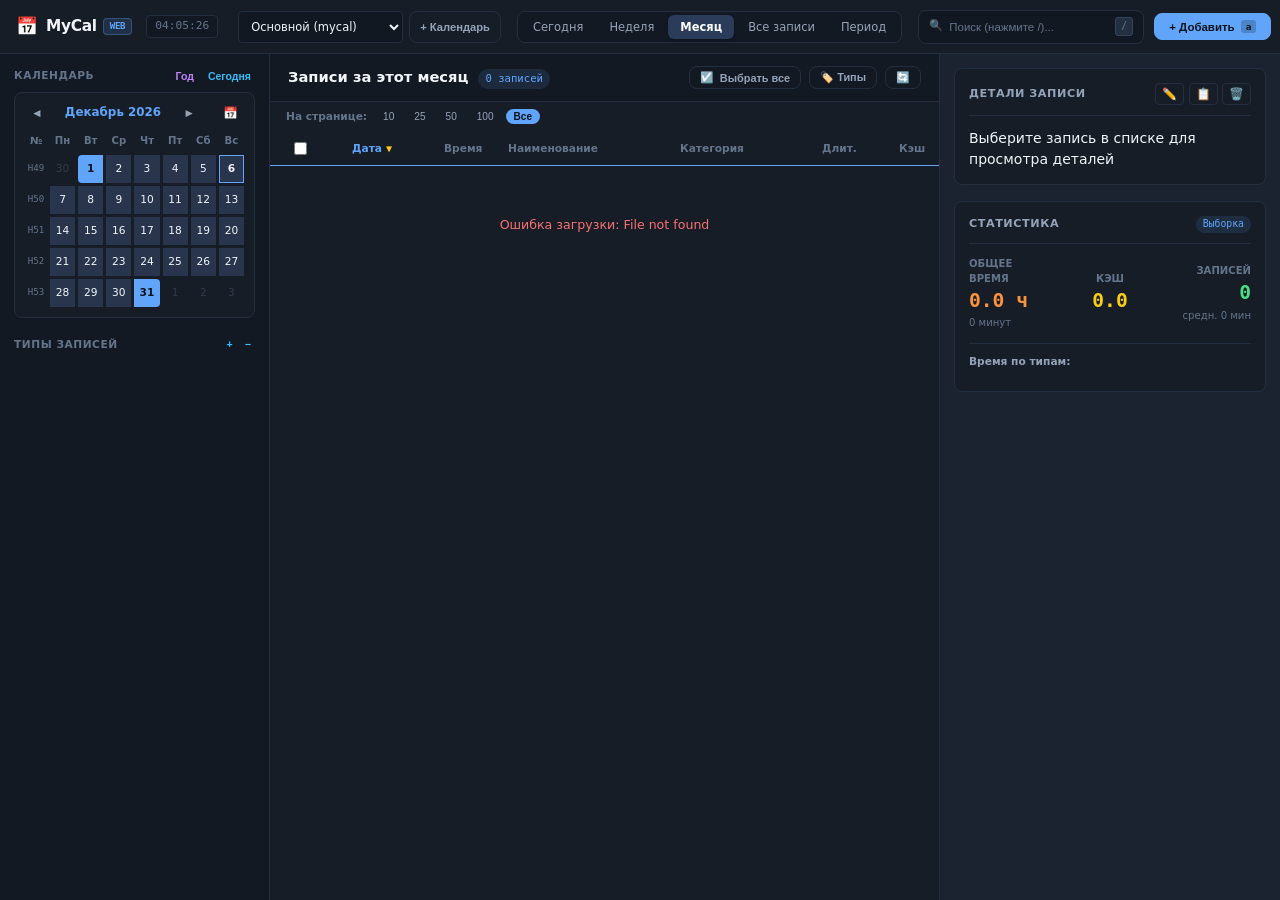
==== commit 1662006f: "feat(v2.9.0): multi-calendars, unified core, F1-F4 TUI navigation, and cross-platform audit fixes - " ====
--- a/web/static/index.html
+++ b/web/static/index.html
@@ -18,6 +18,12 @@
         <span class="brand-title">MyCal <span class="brand-badge">Web</span></span>
       </div>
       <div class="nav-clock" id="liveClock">--:--:--</div>
+      <div class="calendar-switch-wrap" style="display:flex; align-items:center; gap:6px; margin-left:6px;">
+        <select id="calendarSelect" class="form-select" style="padding:4px 8px; font-size:0.82rem; min-width:165px; height:32px;" onchange="onCalendarSelectChange(this.value)" title="Выбрать календарь записей (переключение в реальном времени)">
+          <option value="">Основной (mycal)</option>
+        </select>
+        <button type="button" class="btn btn-subtle" style="padding:4px 10px; font-size:0.8rem; height:32px; white-space:nowrap;" onclick="openCreateCalendarModal()" title="Создать календарь записей">+ Календарь</button>
+      </div>
     </div>
 
     <!-- Period presets in top bar (visible on tablet/desktop) -->
@@ -248,7 +254,6 @@
           <div style="text-align: center;">
             <div class="stat-lbl">КЭШ</div>
             <div class="stat-val-big stat-yellow" id="statsTotalCash">0.0</div>
-            <div class="stat-sub" id="statsAvgCash">средн. 0.0</div>
           </div>
           <div style="text-align: right;">
             <div class="stat-lbl">ЗАПИСЕЙ</div>
@@ -605,12 +610,12 @@
         </div>
       </div>
 
-      <div class="form-group">
+      <div class="form-group" data-setting-key="default_duration">
         <label for="cfgDefaultDuration" class="form-label">Длительность по умолчанию (мин):</label>
         <input type="number" id="cfgDefaultDuration" class="form-input" min="5" max="720" value="60">
       </div>
 
-      <div class="form-group">
+      <div class="form-group" data-setting-key="duration_unit">
         <label for="cfgDurationUnit" class="form-label">Отображение длительности:</label>
         <select id="cfgDurationUnit" class="form-select">
           <option value="min">Минуты (60 мин) — по умолчанию</option>
@@ -618,14 +623,14 @@
         </select>
       </div>
 
-      <div class="form-group">
+      <div class="form-group" data-setting-key="default_type">
         <label for="cfgDefaultType" class="form-label">Категория события по умолчанию:</label>
         <select id="cfgDefaultType" class="form-select">
           <option value="">(Автоматически / первая доступная)</option>
         </select>
       </div>
 
-      <div class="form-group">
+      <div class="form-group" data-setting-key="date_check_mode">
         <label for="cfgDateCheckMode" class="form-label">Реакция на опечатки в дате (32.01):</label>
         <select id="cfgDateCheckMode" class="form-select">
           <option value="">Выключена (автоматический сдвиг на след. месяц)</option>
@@ -635,7 +640,7 @@
         </select>
       </div>
 
-      <div class="form-group">
+      <div class="form-group" data-setting-key="ask_on_conflict">
         <label for="cfgAskConflict" class="form-label">Спрашивать при совпадении времени:</label>
         <select id="cfgAskConflict" class="form-select">
           <option value="false">Выкл (добавлять сразу без лишних вопросов)</option>
@@ -643,7 +648,7 @@
         </select>
       </div>
 
-      <div class="form-group">
+      <div class="form-group" data-setting-key="silent_add_names">
         <label for="cfgSilentAddNames" class="form-label">Автосохранение частых имён:</label>
         <select id="cfgSilentAddNames" class="form-select">
           <option value="false">Выкл (спрашивать подтверждение)</option>
@@ -651,7 +656,7 @@
         </select>
       </div>
 
-      <div class="form-group">
+      <div class="form-group" data-setting-key="split_mode">
         <label for="cfgSplitMode" class="form-label">Режим хранения данных на диске:</label>
         <select id="cfgSplitMode" class="form-select">
           <option value="none">Один файл (mycal.json)</option>
@@ -660,21 +665,26 @@
         </select>
       </div>
 
-      <div class="form-group">
+      <div class="form-group" data-setting-key="use_system_date">
         <label for="cfgUseSystemDate" class="form-label">Использовать системное время:</label>
-        <select id="cfgUseSystemDate" class="form-select">
+        <select id="cfgUseSystemDate" class="form-select" onchange="toggleCustomDateInput()">
           <option value="true">Вкл (текущее системное время)</option>
           <option value="false">Выкл (ручной ввод / фиксированная дата)</option>
         </select>
       </div>
 
-      <div class="form-group">
+      <div class="form-group" id="cfgCustomDateGroup" data-setting-key="custom_date" style="display: none;">
+        <label for="cfgCustomDate" class="form-label">Фиксированная дата (ГГГГ-ММ-ДД):</label>
+        <input type="date" id="cfgCustomDate" class="form-input">
+      </div>
+
+      <div class="form-group" data-setting-key="data_path">
         <label for="cfgDataPath" class="form-label">Каталог хранения файлов записей:</label>
         <input type="text" id="cfgDataPath" class="form-input" placeholder="~/Sync/myCal или ~/.mycal" style="font-family: var(--font-mono);">
         <p class="settings-hint">Путь к каталогу, где хранятся файлы mycal.json (поддерживает тильду ~, напр. ~/Sync/myCal)</p>
       </div>
 
-      <div class="form-group">
+      <div class="form-group" data-setting-key="tui_default_period">
         <label for="cfgTUIDefaultPeriod" class="form-label">Период запуска по умолчанию в TUI:</label>
         <select id="cfgTUIDefaultPeriod" class="form-select">
           <option value="today">Сегодня (по умолч.)</option>
@@ -868,6 +878,37 @@
   </div>
 </dialog>
 
+<!-- CREATE CALENDAR MODAL -->
+<dialog id="modalCreateCalendar" aria-labelledby="modalCreateCalTitle">
+  <div class="modal-card">
+    <div class="modal-hdr">
+      <h3 id="modalCreateCalTitle">Создать календарь записей</h3>
+      <button type="button" class="btn-close" onclick="closeModal('modalCreateCalendar')">✕</button>
+    </div>
+    <form id="createCalendarForm" onsubmit="handleCreateCalendarSubmit(event)">
+      <div class="modal-body">
+        <div class="form-group">
+          <label for="newCalPrefix" class="form-label">Префикс календаря:</label>
+          <input type="text" id="newCalPrefix" class="form-input" placeholder="напр. work, sport, личное" oninput="updateNewCalPreview()" required>
+          <div class="settings-hint" id="newCalFilePreview" style="margin-top:6px;">Файл на диске: <code>mycal--префикс.json</code></div>
+        </div>
+        <div class="form-group" style="margin-top:12px;">
+          <label for="newCalSplitMode" class="form-label">Режим хранения календаря:</label>
+          <select id="newCalSplitMode" class="form-select" onchange="updateNewCalPreview()">
+            <option value="none">В одном файле (mycal--префикс.json)</option>
+            <option value="year">По годам (ГГГГ_mycal--префикс.json)</option>
+            <option value="month">По месяцам (ГГГГ-ММ_mycal--префикс.json)</option>
+          </select>
+        </div>
+      </div>
+      <div class="modal-footer">
+        <button type="button" class="btn btn-secondary" onclick="closeModal('modalCreateCalendar')">Отмена</button>
+        <button type="submit" class="btn btn-primary">Создать и выбрать</button>
+      </div>
+    </form>
+  </div>
+</dialog>
+
 <!-- SCRIPTS -->
 <script src="app.js"></script>
 </body>
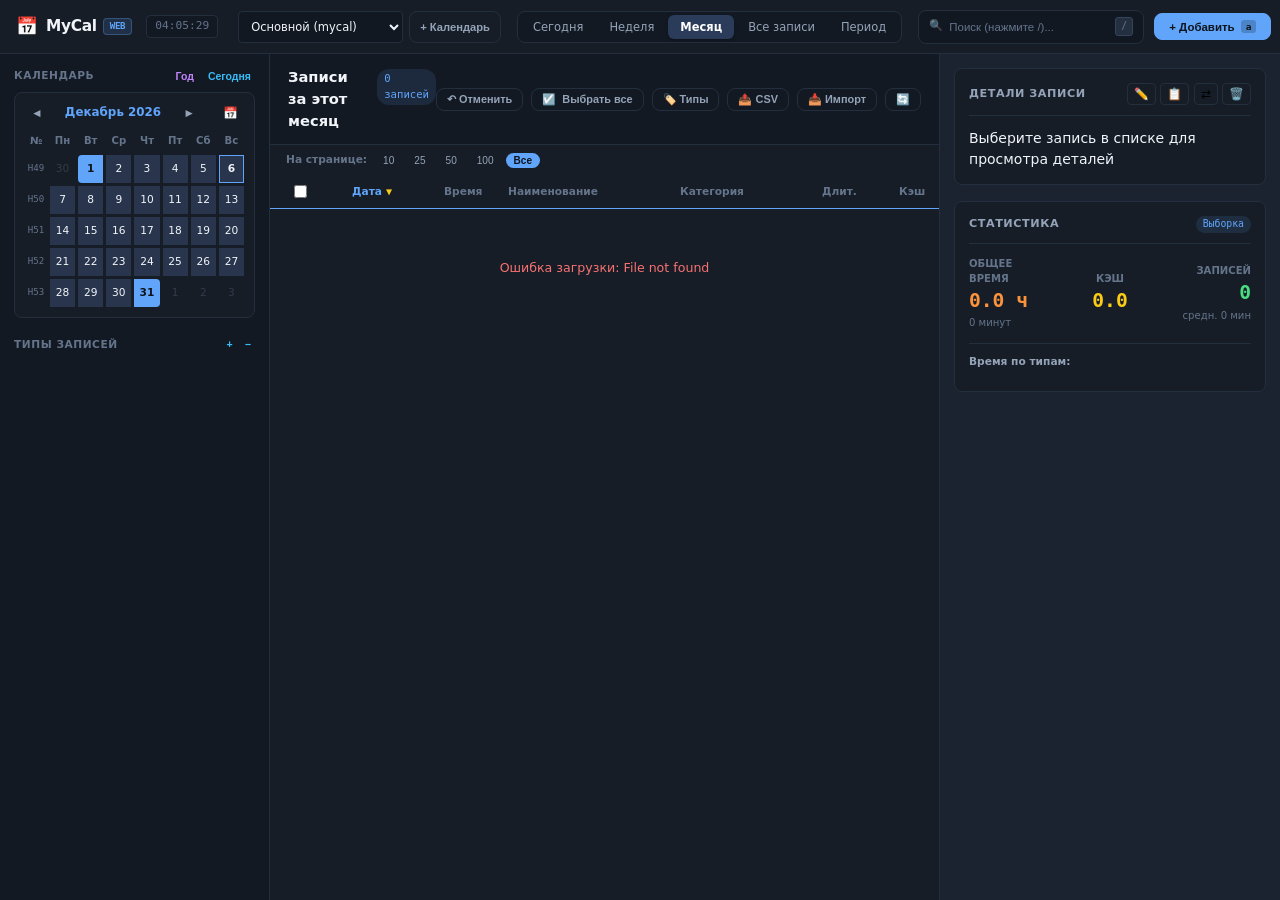
==== commit 70cd43e1: "feat(v2.10.0): add status cycling (v), empty status, duplicate (c), move to calendar (m), undo (u), " ====
--- a/web/static/index.html
+++ b/web/static/index.html
@@ -113,12 +113,22 @@
         </div>
 
         <div class="feed-controls">
+          <button type="button" class="btn btn-subtle" id="btnUndo" onclick="undoLastAction()" disabled title="Отменить последнее действие (u / Ctrl+Z)">
+            <span>↶ Отменить</span>
+          </button>
           <button type="button" class="btn btn-subtle" id="btnSelectAll" onclick="toggleSelectAllFiltered()" title="Выбрать все записи на странице">
             <span id="btnSelectAllIcon">☑️</span> <span>Выбрать все</span>
           </button>
           <button type="button" class="btn btn-subtle" onclick="openTypeModal()" title="Фильтр по типам (t)">
             <span>🏷️ Типы</span>
           </button>
+          <button type="button" class="btn btn-subtle" onclick="exportCurrentSessionsCSV()" title="Экспорт текущей выборки в CSV (x)">
+            <span>📤 CSV</span>
+          </button>
+          <button type="button" class="btn btn-subtle" onclick="triggerImportFile()" title="Импорт записей из CSV или JSON с пропуском дубликатов">
+            <span>📥 Импорт</span>
+          </button>
+          <input type="file" id="importFileInput" accept=".csv,.json" style="display:none;" onchange="handleImportFileSelected(this)">
           <button type="button" class="btn btn-subtle" onclick="refreshData()" title="Обновить">
             <span>🔄</span>
           </button>
@@ -134,6 +144,7 @@
         <div class="batch-bar-actions">
           <button type="button" class="btn btn-subtle btn-sm" onclick="openBatchStatusPicker(event)">🏷️ Сменить статус...</button>
           <button type="button" class="btn btn-subtle btn-sm" onclick="openBatchEditFieldModal()">✏️ Редактировать поле...</button>
+          <button type="button" class="btn btn-subtle btn-sm" onclick="openBatchMoveModal()">⇄ В календарь...</button>
           <button type="button" class="btn btn-danger btn-sm" onclick="openBatchDeleteModal()">🗑️ Удалить</button>
         </div>
       </div>
@@ -228,7 +239,8 @@
           <span class="box-title">Детали записи</span>
           <div class="card-action-btns">
             <button type="button" class="btn-icon-sm" onclick="editFocusedSession()" title="Редактировать (e)">✏️</button>
-            <button type="button" class="btn-icon-sm" onclick="duplicateFocusedSession()" title="Дублировать">📋</button>
+            <button type="button" class="btn-icon-sm" onclick="duplicateFocusedSession()" title="Дублировать (c)">📋</button>
+            <button type="button" class="btn-icon-sm" onclick="openMoveFocusedSessionModal()" title="Перенести в другой календарь (m)">⇄</button>
             <button type="button" class="btn-icon-sm btn-del" onclick="deleteFocusedSession()" title="Удалить (d)">🗑️</button>
           </div>
         </div>
@@ -318,7 +330,7 @@
     </button>
     <button type="button" class="status-opt-btn status-opt-empty" onclick="selectNewStatus('')">
       <span class="st-dot dot-gray"></span>
-      <span>&lt;Очистить статус&gt;</span>
+      <span>~пусто~</span>
       <span class="st-icon">∅</span>
     </button>
     <button type="button" class="status-opt-btn status-opt-custom" onclick="promptCustomStatus()">
@@ -335,9 +347,15 @@
   </button>
   <button type="button" class="ctx-item" onclick="ctxChangeStatus()">
     <span>🏷️ Изменить статус...</span>
+    <span class="ctx-shortcut">v / s</span>
   </button>
   <button type="button" class="ctx-item" onclick="ctxDuplicate()">
     <span>📋 Дублировать запись</span>
+    <span class="ctx-shortcut">c</span>
+  </button>
+  <button type="button" class="ctx-item" onclick="ctxMoveToCalendar()">
+    <span>⇄ Перенести в календарь...</span>
+    <span class="ctx-shortcut">m</span>
   </button>
   <div class="ctx-divider"></div>
   <button type="button" class="ctx-item ctx-danger" onclick="ctxDelete()">
@@ -909,6 +927,36 @@
   </div>
 </dialog>
 
+<!-- MOVE SESSIONS TO CALENDAR MODAL -->
+<dialog id="modalMoveCalendar" aria-labelledby="modalMoveCalTitle">
+  <div class="modal-card">
+    <div class="modal-hdr">
+      <div>
+        <h3 id="modalMoveCalTitle">Перенос в другой календарь</h3>
+        <div class="modal-hdr-sub" id="moveCalSub" style="font-size: 0.76rem; color: var(--accent-blue);">Записей к переносу: 1</div>
+      </div>
+      <button type="button" class="btn-close" onclick="closeModal('modalMoveCalendar')">✕</button>
+    </div>
+    <form id="moveCalendarForm" onsubmit="handleMoveCalendarSubmit(event)">
+      <div class="modal-body">
+        <div class="form-group">
+          <label for="moveTargetSelect" class="form-label">Выберите целевой календарь:</label>
+          <select id="moveTargetSelect" class="form-select" onchange="onMoveTargetSelectChange(this.value)">
+          </select>
+        </div>
+        <div class="form-group" id="moveCustomKeyGroup" style="display: none; margin-top: 10px;">
+          <label for="moveCustomKeyInput" class="form-label">Префикс нового / целевого календаря:</label>
+          <input type="text" id="moveCustomKeyInput" class="form-input" placeholder="напр. work, sport">
+        </div>
+      </div>
+      <div class="modal-footer">
+        <button type="button" class="btn btn-secondary" onclick="closeModal('modalMoveCalendar')">Отмена</button>
+        <button type="submit" class="btn btn-primary">Перенести</button>
+      </div>
+    </form>
+  </div>
+</dialog>
+
 <!-- SCRIPTS -->
 <script src="app.js"></script>
 </body>
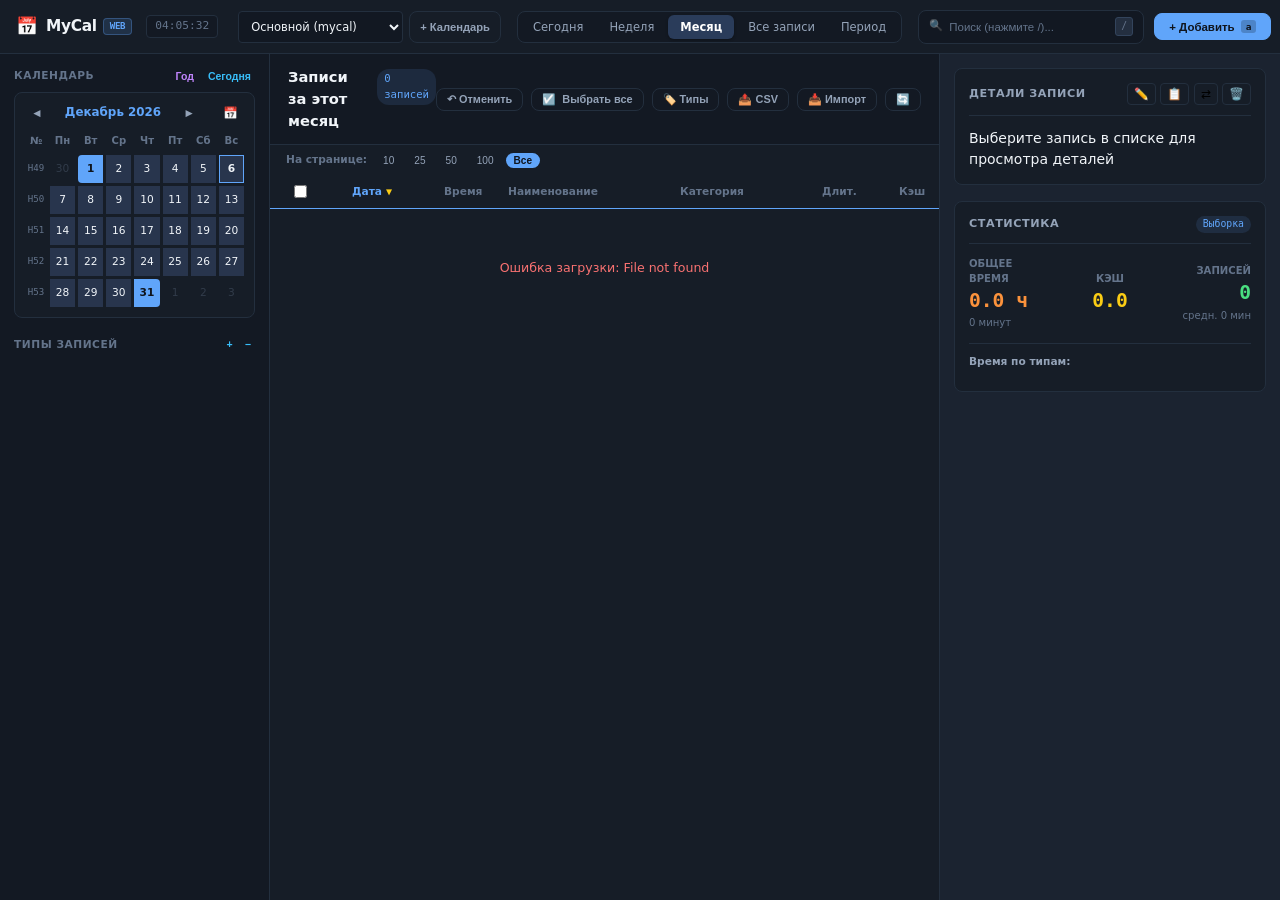
==== commit 74192b84: "feat(v2.10.1): add LAN access for Web interface (--lan flag and web_lan setting across CLI, TUI, and" ====
--- a/web/static/index.html
+++ b/web/static/index.html
@@ -585,7 +585,15 @@
         </select>
         <div style="margin-top: 10px; display: flex; align-items: center; gap: 10px;">
           <label for="cfgWebPort" class="form-label" style="margin-bottom: 0; white-space: nowrap;">Порт веб-сервера:</label>
-          <input type="number" id="cfgWebPort" class="form-input" style="max-width: 120px;" min="1024" max="65535" value="8080">
+          <input type="number" id="cfgWebPort" class="form-input" style="max-width: 120px;" min="1024" max="65535" value="8080" oninput="updateLANUrlsHint()">
+        </div>
+        <div style="margin-top: 10px;" data-setting-key="web_lan">
+          <label for="cfgWebLAN" class="form-label" style="margin-bottom: 4px;">Доступ к Web из локальной сети (LAN):</label>
+          <select id="cfgWebLAN" class="form-select" onchange="updateLANUrlsHint()">
+            <option value="false">🔒 Выкл — только с этого компьютера (127.0.0.1)</option>
+            <option value="true">🌐 Вкл — со всех устройств в локальной сети (0.0.0.0)</option>
+          </select>
+          <div id="lanUrlsHint" class="settings-hint" style="margin-top: 6px; font-family: var(--font-mono); font-size: 0.78rem;"></div>
         </div>
       </div>
 
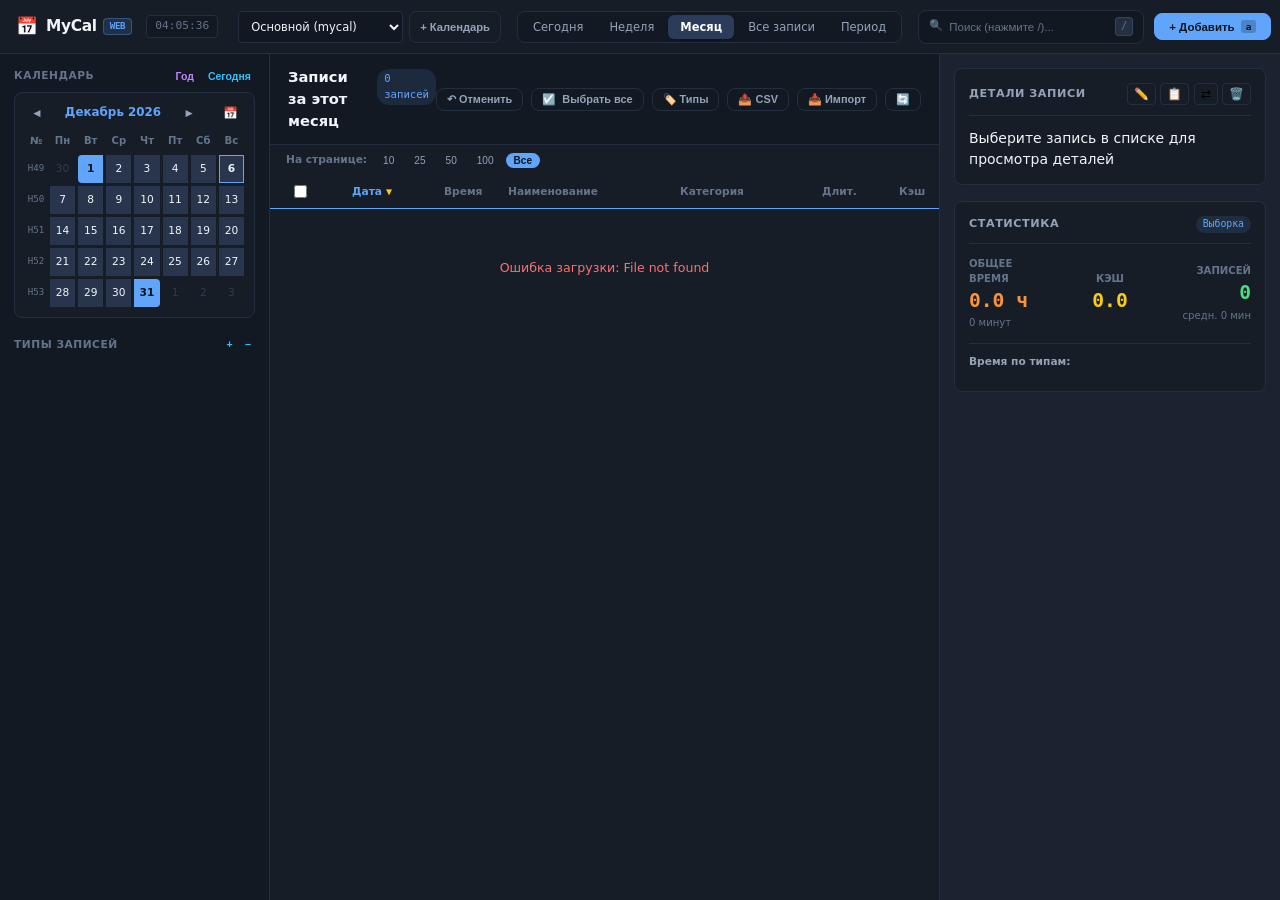
==== commit 93864a0c: "feat(v2.11.0): add 'this and following' scope for repeating series in CLI, TUI, Web, and Core" ====
--- a/web/static/index.html
+++ b/web/static/index.html
@@ -463,8 +463,12 @@
               <span>Изменить только эту запись</span>
             </label>
             <label class="radio-label">
-              <input type="radio" name="editSeriesMode" value="series">
-              <span>Применить изменения ко всей серии</span>
+              <input type="radio" name="editSeriesMode" value="following">
+              <span id="editSeriesFollowingText">Эту и все последующие записи серии</span>
+            </label>
+            <label class="radio-label">
+              <input type="radio" name="editSeriesMode" value="all">
+              <span id="editSeriesAllText">Всю серию целиком</span>
             </label>
           </div>
         </div>
@@ -523,8 +527,12 @@
             <span>Удалить только эту запись</span>
           </label>
           <label class="radio-label">
-            <input type="radio" name="delSeriesChoice" value="series">
-            <span>Удалить всю серию записей</span>
+            <input type="radio" name="delSeriesChoice" value="following">
+            <span id="delSeriesFollowingText">Эту и все последующие записи серии</span>
+          </label>
+          <label class="radio-label">
+            <input type="radio" name="delSeriesChoice" value="all">
+            <span id="delSeriesAllText">Всю серию целиком</span>
           </label>
         </div>
       </div>
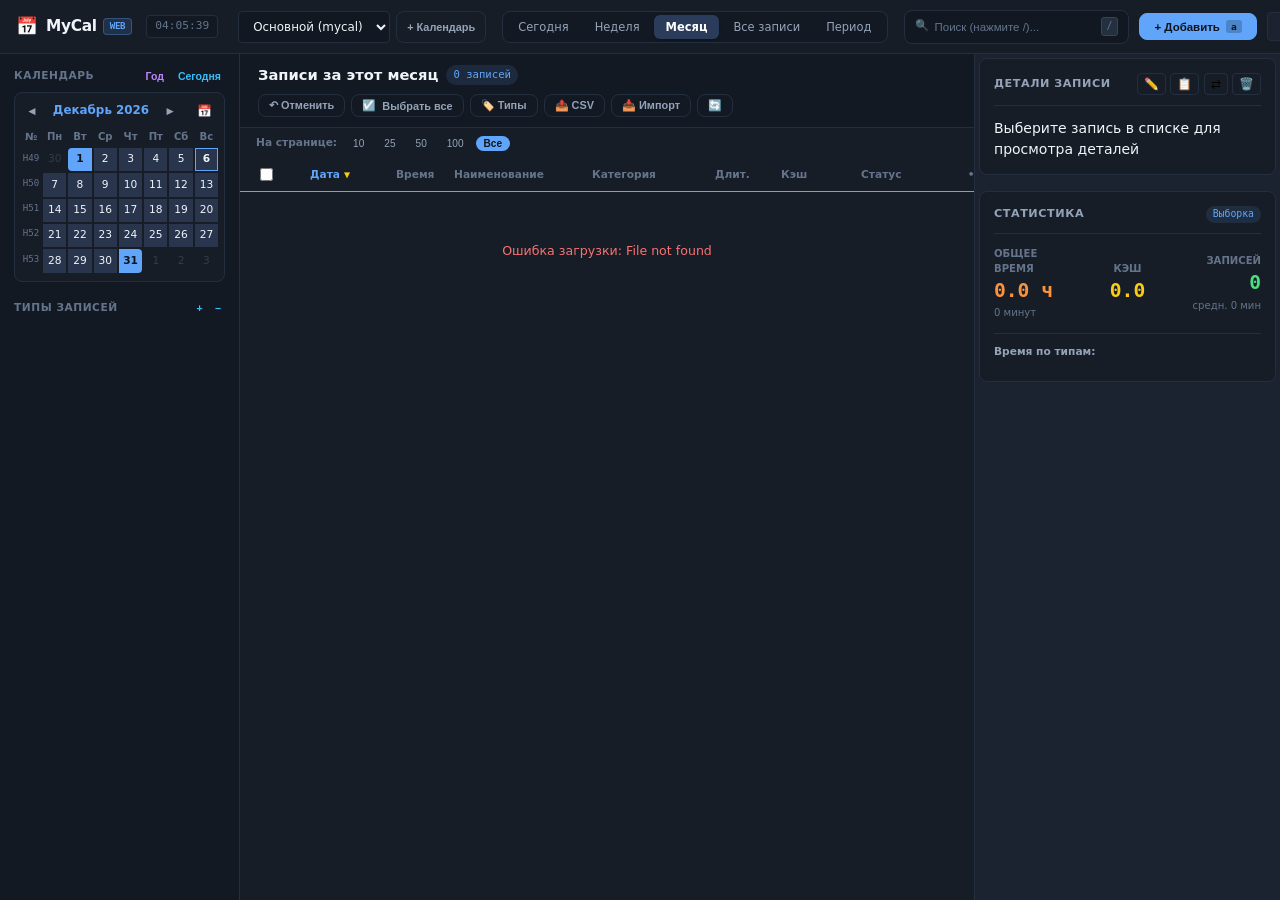
==== commit a7943a06: "feat(v2.12.0): visual overhaul & responsive adaptations for Web & TUI interfaces" ====
--- a/web/static/index.html
+++ b/web/static/index.html
@@ -2,7 +2,7 @@
 <html lang="ru">
 <head>
   <meta charset="UTF-8">
-  <meta name="viewport" content="width=device-width, initial-scale=1.0, maximum-scale=1.0, user-scalable=no">
+  <meta name="viewport" content="width=device-width, initial-scale=1.0">
   <title>MyCal Web Dashboard</title>
   <link rel="stylesheet" href="style.css">
 </head>
@@ -18,11 +18,14 @@
         <span class="brand-title">MyCal <span class="brand-badge">Web</span></span>
       </div>
       <div class="nav-clock" id="liveClock">--:--:--</div>
-      <div class="calendar-switch-wrap" style="display:flex; align-items:center; gap:6px; margin-left:6px;">
-        <select id="calendarSelect" class="form-select" style="padding:4px 8px; font-size:0.82rem; min-width:165px; height:32px;" onchange="onCalendarSelectChange(this.value)" title="Выбрать календарь записей (переключение в реальном времени)">
+      <div class="calendar-switch-wrap">
+        <select id="calendarSelect" class="form-select calendar-select" onchange="onCalendarSelectChange(this.value)" title="Выбрать календарь записей (переключение в реальном времени)">
           <option value="">Основной (mycal)</option>
         </select>
-        <button type="button" class="btn btn-subtle" style="padding:4px 10px; font-size:0.8rem; height:32px; white-space:nowrap;" onclick="openCreateCalendarModal()" title="Создать календарь записей">+ Календарь</button>
+        <button type="button" class="btn btn-subtle btn-new-cal" onclick="openCreateCalendarModal()" title="Создать календарь записей">
+          <span class="btn-new-cal-text">+ Календарь</span>
+          <span class="btn-new-cal-icon">+</span>
+        </button>
       </div>
     </div>
 
@@ -61,7 +64,7 @@
   </header>
 
   <!-- MAIN 3-COLUMN WORKSPACE -->
-  <div class="main-workspace" id="mainWorkspace">
+  <div class="main-workspace" id="mainWorkspace" data-mobile-tab="feed">
 
     <!-- LEFT SIDEBAR: Mini Calendar & Type Filters -->
     <aside class="sidebar-panel" id="sidebarPanel">
@@ -106,6 +109,15 @@
 
     <!-- CENTER FEED: Sessions Timeline -->
     <main class="feed-panel" id="feedPanel">
+      <!-- Mobile Period Selector Strip (Visible on screens < 768px) -->
+      <nav class="mobile-period-bar" id="mobilePeriodBar" aria-label="Период выборки">
+        <button type="button" class="tab-btn" data-period="month" onclick="setPeriod('month')">Месяц</button>
+        <button type="button" class="tab-btn" data-period="today" onclick="setPeriod('today')">Сегодня</button>
+        <button type="button" class="tab-btn" data-period="week" onclick="setPeriod('week')">Неделя</button>
+        <button type="button" class="tab-btn" data-period="all" onclick="setPeriod('all')">Все записи</button>
+        <button type="button" class="tab-btn" data-period="range" onclick="openRangeModal()" title="Выбор периода (От и До)">Период 📅</button>
+      </nav>
+
       <div class="feed-header">
         <div class="feed-title-wrap">
           <h2 class="feed-title" id="feedTitle">Записи за этот месяц</h2>
@@ -621,7 +633,7 @@
           <button type="button" class="btn btn-sm btn-subtle" onclick="serviceAction('stop')" id="btnServiceStop" style="display: none;">Остановить</button>
           <button type="button" class="btn btn-sm btn-danger" onclick="serviceAction('uninstall')" id="btnServiceUninstall" style="display: none;">Удалить службу</button>
         </div>
-        <div id="serviceDetailsBox" style="display: none; margin-top: 8px; font-size: 0.75rem; color: var(--text-muted); font-family: var(--font-mono); background: var(--bg-surface); padding: 8px; border-radius: 6px; max-height: 100px; overflow-y: auto;"></div>
+        <div id="serviceDetailsBox" style="display: none; margin-top: 8px; font-size: 0.75rem; color: var(--text-muted); font-family: var(--font-mono); background: var(--bg-surface); padding: 8px; border-radius: 6px; max-height: 100px; overflow-y: auto; word-break: break-all; white-space: pre-wrap;"></div>
       </div>
 
       <!-- MANAGE TYPES AND STATUSES -->
--- a/web/static/style.css
+++ b/web/static/style.css
@@ -205,6 +205,35 @@
   border: 1px solid var(--border-dim);
 }
 
+/* Calendar Switcher in Top Nav */
+.calendar-switch-wrap {
+  display: flex;
+  align-items: center;
+  gap: 6px;
+  margin-left: 6px;
+}
+.calendar-select {
+  padding: 4px 8px;
+  font-size: 0.82rem;
+  min-width: 150px;
+  max-width: 220px;
+  height: 32px;
+}
+.btn-new-cal {
+  padding: 4px 10px;
+  font-size: 0.8rem;
+  height: 32px;
+  white-space: nowrap;
+}
+.btn-new-cal-icon {
+  display: none;
+}
+
+/* Mobile Period Bar (Hidden on desktop) */
+.mobile-period-bar {
+  display: none;
+}
+
 /* Period Tabs in Header */
 .period-tabs {
   display: flex;
@@ -425,7 +454,7 @@
 .main-workspace {
   flex: 1;
   display: grid;
-  grid-template-columns: 270px minmax(0, 1fr) 340px;
+  grid-template-columns: 240px minmax(0, 1fr) 305px;
   overflow: hidden;
   height: calc(100% - 54px);
   min-height: 0;
@@ -463,14 +492,14 @@
   background: var(--bg-surface);
   border: 1px solid var(--border-dim);
   border-radius: var(--radius-md);
-  padding: 10px;
+  padding: 8px 6px;
 }
 
 .cal-nav {
   display: flex;
   justify-content: space-between;
   align-items: center;
-  margin-bottom: 10px;
+  margin-bottom: 8px;
 }
 
 .cal-nav-btn {
@@ -479,7 +508,7 @@
   color: var(--text-muted);
   cursor: pointer;
   font-size: 0.85rem;
-  padding: 3px 6px;
+  padding: 2px 5px;
   border-radius: 4px;
 }
 .cal-nav-btn:hover {
@@ -496,7 +525,7 @@
 .cal-grid {
   display: grid;
   grid-template-columns: repeat(7, 1fr);
-  gap: 3px;
+  gap: 2px;
   text-align: center;
   font-size: 0.76rem;
 }
@@ -504,12 +533,14 @@
 .cal-day-header {
   font-weight: 700;
   color: var(--text-dim);
-  padding-bottom: 4px;
+  padding-bottom: 2px;
   font-size: 0.72rem;
 }
 
 .cal-day-cell {
-  height: 28px;
+  aspect-ratio: 1;
+  height: auto;
+  min-height: 20px;
   display: flex;
   flex-direction: column;
   align-items: center;
@@ -520,6 +551,7 @@
   color: var(--text-muted);
   user-select: none;
   transition: all 0.1s ease;
+  line-height: 1;
 }
 
 .cal-day-cell:hover {
@@ -548,8 +580,8 @@
   content: "";
   position: absolute;
   bottom: 2px;
-  width: 4px;
-  height: 4px;
+  width: 3.5px;
+  height: 3.5px;
   border-radius: 50%;
   background: var(--accent-orange);
 }
@@ -625,25 +657,29 @@
 }
 
 .feed-header {
-  padding: 12px 18px;
+  padding: 10px 18px;
   border-bottom: 1px solid var(--border-dim);
   display: flex;
   justify-content: space-between;
   align-items: center;
+  flex-wrap: wrap;
+  gap: 8px;
   background: var(--bg-panel-alt);
   flex-shrink: 0;
 }
 
 .feed-title-wrap {
   display: flex;
-  align-items: baseline;
-  gap: 10px;
+  align-items: center;
+  gap: 8px;
+  min-width: 0;
 }
 
 .feed-title {
   font-size: 1.05rem;
   font-weight: 700;
   color: var(--text-main);
+  white-space: nowrap;
 }
 
 .feed-counter-badge {
@@ -653,11 +689,15 @@
   background: rgba(96, 165, 250, 0.12);
   padding: 2px 7px;
   border-radius: 12px;
+  white-space: nowrap;
+  flex-shrink: 0;
 }
 
 .feed-controls {
   display: flex;
-  gap: 8px;
+  align-items: center;
+  gap: 6px;
+  flex-wrap: wrap;
 }
 
 .session-feed-scroll {
@@ -683,13 +723,14 @@
   font-size: 0.84rem;
   display: flex;
   align-items: center;
-  gap: 10px;
+  gap: 8px;
 }
 
 .date-header-line {
-  flex: 1;
+  flex: 1 1 10px;
   height: 1px;
   background: var(--border-dim);
+  min-width: 8px;
 }
 
 .date-header-summary {
@@ -697,15 +738,18 @@
   color: var(--text-dim);
   font-weight: normal;
   font-family: var(--font-mono);
+  white-space: nowrap;
+  flex-shrink: 0;
+  margin-left: auto;
 }
 
 /* Session Row & Header Grid */
 .feed-table-header {
   display: grid;
-  grid-template-columns: 24px 16px 80px 52px minmax(160px, 1fr) 130px 65px 80px 105px 32px;
-  gap: 12px;
-  align-items: center;
-  padding: 6px 18px;
+  grid-template-columns: 24px 16px 78px 50px minmax(130px, 1fr) 115px 58px 72px 95px 28px;
+  gap: 8px;
+  align-items: center;
+  padding: 6px 14px;
   background: var(--bg-card);
   border-bottom: 1px solid var(--border-focus);
   font-size: 0.76rem;
@@ -764,16 +808,20 @@
 /* Session Row Item */
 .session-row {
   display: grid;
-  grid-template-columns: 24px 16px 80px 52px minmax(160px, 1fr) 130px 65px 80px 105px 32px;
-  gap: 12px;
-  align-items: center;
-  padding: 8px 18px;
+  grid-template-columns: 24px 16px 78px 50px minmax(130px, 1fr) 115px 58px 72px 95px 28px;
+  gap: 8px;
+  align-items: center;
+  padding: 0 14px;
   cursor: pointer;
   border-left: 3px solid transparent;
   transition: all 0.1s ease;
   user-select: none;
   font-size: 0.84rem;
   min-width: 0;
+}
+
+.row-meta {
+  display: contents;
 }
 
 .session-row:hover {
@@ -961,7 +1009,7 @@
   flex-direction: column;
   overflow-y: auto;
   overflow-x: hidden;
-  padding: 14px;
+  padding: 4px;
   gap: 16px;
   min-width: 0;
   min-height: 0;
@@ -1246,6 +1294,7 @@
   padding: 0;
   max-width: 520px;
   width: 90%;
+  max-height: 90dvh;
   overscroll-behavior: contain;
   z-index: 2000;
 }
@@ -1266,6 +1315,21 @@
 dialog#modalBatchDelete {
   max-width: 560px;
   width: 92vw;
+}
+
+@media (max-width: 600px) {
+  dialog {
+    width: min(520px, calc(100vw - 16px));
+    max-height: 92dvh;
+  }
+  dialog#modalYearCalendar {
+    width: calc(100vw - 12px);
+    max-height: 96dvh;
+  }
+  dialog#modalRangePicker {
+    width: calc(100vw - 12px);
+    max-height: 94dvh;
+  }
 }
 
 dialog::backdrop {
@@ -1285,6 +1349,7 @@
   flex-direction: column;
   color: var(--text-main);
   animation: modalScale 0.15s ease-out;
+  max-height: inherit;
 }
 
 @keyframes modalScale {
@@ -1299,6 +1364,12 @@
   display: flex;
   justify-content: space-between;
   align-items: center;
+  flex-shrink: 0;
+}
+@media (max-width: 600px) {
+  .modal-hdr {
+    padding: 10px 14px;
+  }
 }
 
 .modal-hdr h3 {
@@ -1313,27 +1384,45 @@
   color: var(--text-muted);
   font-size: 1.1rem;
   cursor: pointer;
-  padding: 2px 6px;
-  border-radius: 4px;
+  padding: 4px;
+  border-radius: 6px;
+  width: 32px;
+  height: 32px;
+  display: inline-flex;
+  align-items: center;
+  justify-content: center;
+  line-height: 1;
+  transition: all 0.15s ease;
 }
 .btn-close:hover {
   color: var(--text-main);
   background: var(--bg-highlight);
 }
+.btn-close:focus-visible {
+  outline: 2px solid var(--accent-blue);
+  outline-offset: 1px;
+}
 
 .modal-body {
   padding: 18px;
   display: flex;
   flex-direction: column;
   gap: 14px;
-  max-height: 75vh;
+  max-height: calc(88dvh - 110px);
   overflow-y: auto;
+  -webkit-overflow-scrolling: touch;
 }
 
 .form-row-2 {
   display: grid;
   grid-template-columns: 1fr 1fr;
   gap: 12px;
+}
+@media (max-width: 580px) {
+  .form-row-2 {
+    grid-template-columns: 1fr;
+    gap: 10px;
+  }
 }
 
 .form-group {
@@ -1400,6 +1489,14 @@
   display: flex;
   justify-content: flex-end;
   gap: 10px;
+  flex-shrink: 0;
+}
+@media (max-width: 600px) {
+  .modal-footer {
+    padding: 10px 14px;
+    gap: 8px;
+    flex-wrap: wrap;
+  }
 }
 
 .del-preview-box {
@@ -1428,6 +1525,21 @@
   border: 1px solid rgba(96, 165, 250, 0.25);
   border-radius: var(--radius-md);
   padding: 12px;
+}
+.settings-highlight-card select,
+.settings-highlight-card input {
+  max-width: 100%;
+}
+@media (max-width: 600px) {
+  .settings-highlight-card {
+    padding: 10px;
+  }
+  #serviceActionButtons {
+    gap: 6px;
+  }
+  #serviceActionButtons .btn {
+    flex: 1 1 calc(50% - 6px);
+  }
 }
 .settings-hint {
   font-size: 0.78rem;
@@ -1524,25 +1636,120 @@
 }
 
 @media (max-width: 768px) {
-  html, body {
-    overflow: auto;
-  }
-
+  html {
+    overflow-x: hidden;
+    overflow-y: visible;
+  }
+
+  body {
+    overflow-x: hidden;
+    overflow-y: auto;
+    height: auto;
+    min-height: 100%;
+    -webkit-overflow-scrolling: touch;
+  }
+
+  body.modal-open {
+    overflow: hidden !important;
+  }
+
+  .app-layout {
+    height: auto;
+    min-height: 100%;
+    overflow: visible;
+  }
+
+  /* TOP NAVIGATION ON MOBILE */
   .top-nav {
-    padding: 0 12px;
+    position: sticky;
+    top: 0;
+    z-index: 100;
+    padding: 0 10px;
+    height: 48px;
+    justify-content: space-between;
+    gap: 4px;
+  }
+  .nav-left {
+    gap: 4px;
+    flex: 1 1 auto;
+    min-width: 0;
+  }
+  .brand-title {
+    font-size: 0.95rem;
+  }
+  .brand-badge {
+    display: none;
   }
   .nav-clock, .period-tabs, .btn-add .btn-kbd, .search-kbd {
     display: none;
   }
+  .calendar-switch-wrap {
+    margin-left: 2px;
+    gap: 4px;
+    flex: 1 1 auto;
+    min-width: 0;
+  }
+  .calendar-select {
+    min-width: 0;
+    max-width: 120px;
+    font-size: 0.76rem;
+    padding: 3px 6px;
+    height: 30px;
+    text-overflow: ellipsis;
+  }
+  .btn-new-cal {
+    padding: 3px 8px;
+    height: 30px;
+    font-size: 0.9rem;
+  }
+  .btn-new-cal-text {
+    display: none;
+  }
+  .btn-new-cal-icon {
+    display: inline;
+    font-weight: bold;
+    line-height: 1;
+  }
+  .nav-right {
+    gap: 4px;
+    flex-shrink: 0;
+  }
+  .btn-add {
+    display: none;
+  }
+  .theme-select-wrap {
+    display: none;
+  }
+  .search-box {
+    padding: 0 6px;
+    height: 30px;
+    gap: 4px;
+  }
   .search-box input {
-    width: 110px;
-  }
-
+    width: 60px;
+    font-size: 0.78rem;
+    transition: width 0.2s ease;
+  }
+  .search-box:focus-within input {
+    width: 115px;
+  }
+  .top-nav .btn-icon {
+    width: 32px;
+    height: 32px;
+    padding: 0;
+    display: flex;
+    align-items: center;
+    justify-content: center;
+    font-size: 1.05rem;
+    flex-shrink: 0;
+  }
+
+  /* WORKSPACE & PANELS */
   .main-workspace {
     display: block;
     height: auto;
     overflow: visible;
-    padding-bottom: 70px;
+    padding-bottom: 0;
   }
 
   .sidebar-panel, .feed-panel, .inspector-panel {
@@ -1550,35 +1757,134 @@
     border-right: none;
     height: auto;
     overflow: visible;
-  }
-
-  /* In mobile, tab state controls which panel is active */
+    padding-bottom: calc(96px + env(safe-area-inset-bottom, 0px));
+  }
+
+  /* In mobile, tab state controls which panel is active; default to feed if unset */
+  .main-workspace:not([data-mobile-tab]) .feed-panel,
   .main-workspace[data-mobile-tab="feed"] .feed-panel {
     display: flex;
+    flex-direction: column;
   }
   .main-workspace[data-mobile-tab="calendar"] .sidebar-panel {
     display: flex;
+    flex-direction: column;
   }
   .main-workspace[data-mobile-tab="stats"] .inspector-panel {
     display: flex;
-  }
-
-  .feed-table-header {
+    flex-direction: column;
+  }
+
+  /* MOBILE PERIOD STRIP */
+  .mobile-period-bar {
+    position: sticky;
+    top: 48px;
+    z-index: 95;
+    display: flex;
+    align-items: center;
+    gap: 6px;
+    padding: 6px 10px;
+    background: var(--bg-panel-alt);
+    border-bottom: 1px solid var(--border-dim);
+    overflow-x: auto;
+    -webkit-overflow-scrolling: touch;
+    scrollbar-width: none;
+    flex-shrink: 0;
+  }
+  .mobile-period-bar::-webkit-scrollbar {
     display: none;
   }
-  .session-row {
-    grid-template-columns: 24px 50px minmax(120px, 1fr) auto 30px;
+  .mobile-period-bar .tab-btn {
+    padding: 4px 10px;
+    font-size: 0.76rem;
+    border-radius: 14px;
+    border: 1px solid var(--border-dim);
+    background: var(--bg-surface);
+    color: var(--text-muted);
+    white-space: nowrap;
+    flex-shrink: 0;
+    min-height: 30px;
+    display: inline-flex;
+    align-items: center;
+    justify-content: center;
+  }
+  .mobile-period-bar .tab-btn.active {
+    background: var(--accent-blue);
+    color: #0f141c;
+    border-color: var(--accent-blue);
+    font-weight: 700;
+  }
+
+  /* FEED HEADER & CONTROLS */
+  .feed-header {
+    flex-direction: column;
+    align-items: stretch;
     gap: 8px;
-    padding: 10px 14px;
-    border-bottom: 1px solid var(--border-dim);
-  }
-  .row-cursor, .row-date, .row-type, .row-duration, .row-cash {
+    padding: 10px 10px 6px 10px;
+  }
+  .feed-title-wrap {
+    display: flex;
+    align-items: center;
+    justify-content: space-between;
+    gap: 8px;
+    width: 100%;
+  }
+  .feed-title {
+    font-size: 0.98rem;
+    font-weight: 700;
+    white-space: nowrap;
+    overflow: hidden;
+    text-overflow: ellipsis;
+    min-width: 0;
+    margin: 0;
+  }
+  .feed-counter-badge {
+    flex-shrink: 0;
+    font-size: 0.72rem;
+    padding: 2px 7px;
+  }
+  .feed-controls {
+    display: flex;
+    align-items: center;
+    gap: 6px;
+    overflow-x: auto;
+    -webkit-overflow-scrolling: touch;
+    scrollbar-width: none;
+    padding-bottom: 2px;
+    width: 100%;
+  }
+  .feed-controls::-webkit-scrollbar {
     display: none;
   }
-  .row-name {
-    font-size: 0.88rem;
-  }
-
+  .feed-controls .btn {
+    white-space: nowrap;
+    flex-shrink: 0;
+    font-size: 0.76rem;
+    padding: 4px 8px;
+    min-height: 32px;
+  }
+
+  /* FEED SUB-TOOLBAR */
+  .feed-sub-toolbar {
+    padding: 6px 10px;
+    gap: 8px;
+    flex-wrap: wrap;
+    justify-content: space-between;
+    align-items: center;
+  }
+  .page-size-selector {
+    gap: 4px;
+    flex-shrink: 0;
+  }
+  .page-size-label {
+    font-size: 0.72rem;
+  }
+  .size-pill {
+    padding: 2px 6px;
+    font-size: 0.72rem;
+    min-width: 24px;
+    height: 24px;
+  }
   .mobile-sort-wrap {
     display: flex;
     align-items: center;
@@ -1587,27 +1893,193 @@
     padding: 2px 8px;
     border-radius: 6px;
     border: 1px solid var(--border-dim);
+    flex: 1 1 auto;
+    min-width: 130px;
+    max-width: 100%;
+    height: 28px;
   }
   .mobile-sort-label {
     font-size: 0.9rem;
     color: var(--accent-blue);
     font-weight: bold;
+    flex-shrink: 0;
   }
   .mobile-sort-select {
     background: transparent;
     border: none;
     color: var(--text-main);
-    font-size: 0.78rem;
+    font-size: 0.76rem;
     font-family: inherit;
     outline: none;
     cursor: pointer;
-  }
-
+    width: 100%;
+    text-overflow: ellipsis;
+  }
+
+  /* DATE HEADER */
+  .date-header {
+    padding: 8px 10px 4px 10px;
+    font-size: 0.8rem;
+    gap: 6px;
+  }
+  .date-header-summary {
+    white-space: nowrap;
+    flex-shrink: 0;
+    font-size: 0.74rem;
+    margin-left: auto;
+  }
+
+  /* SESSION ROWS REDESIGN ON MOBILE */
+  .session-feed-scroll {
+    overflow: visible;
+    height: auto;
+    min-height: 0;
+    padding: 6px 0;
+  }
+  .feed-table-header {
+    display: none;
+  }
+  .session-row {
+    display: grid;
+    grid-template-areas:
+      "check time name status more"
+      "check meta meta meta more";
+    grid-template-columns: 22px auto 1fr auto 28px;
+    column-gap: 8px;
+    row-gap: 4px;
+    padding: 8px 10px;
+    align-items: center;
+    border-bottom: 1px solid var(--border-dim);
+    min-height: 52px;
+  }
+  .row-check-label {
+    grid-area: check;
+    display: flex;
+    align-items: center;
+    justify-content: center;
+  }
+  .row-cursor, .row-date {
+    display: none;
+  }
+  .row-time {
+    grid-area: time;
+    font-family: var(--font-mono);
+    font-size: 0.82rem;
+    font-weight: 700;
+    color: var(--accent-cyan);
+    white-space: nowrap;
+  }
+  .row-name {
+    grid-area: name;
+    font-size: 0.86rem;
+    font-weight: 600;
+    color: var(--text-main);
+    word-break: break-word;
+    min-width: 0;
+    line-height: 1.25;
+  }
+  .row-status-wrap {
+    grid-area: status;
+    display: flex;
+    justify-content: flex-end;
+  }
+  .status-pill {
+    white-space: nowrap;
+    flex-shrink: 0;
+    font-size: 0.72rem;
+    padding: 2px 7px;
+    line-height: 1.4;
+  }
+  .row-more-btn {
+    grid-area: more;
+    width: 28px;
+    height: 28px;
+    display: flex;
+    align-items: center;
+    justify-content: center;
+    font-size: 1.05rem;
+    color: var(--text-dim);
+  }
+  .row-meta {
+    grid-area: meta;
+    display: flex;
+    align-items: center;
+    flex-wrap: wrap;
+    gap: 6px;
+    font-size: 0.74rem;
+  }
+  .row-type {
+    display: inline-flex;
+    align-items: center;
+    background: var(--bg-highlight);
+    color: var(--text-muted);
+    border: 1px solid var(--border-dim);
+    border-radius: 4px;
+    padding: 1px 6px;
+    max-width: 140px;
+    overflow: hidden;
+    text-overflow: ellipsis;
+    white-space: nowrap;
+  }
+  .row-duration {
+    display: inline-flex;
+    align-items: center;
+    color: var(--accent-orange);
+    font-family: var(--font-mono);
+    font-weight: 600;
+  }
+  .row-cash {
+    display: inline-flex;
+    align-items: center;
+    color: var(--accent-yellow);
+    font-family: var(--font-mono);
+    font-weight: 600;
+  }
+  .row-cash.cash-negative {
+    color: var(--accent-red);
+  }
+  .row-cash-empty {
+    display: none;
+  }
+
+  /* CALENDAR & STATS IN MOBILE TABS */
+  .mini-calendar {
+    max-width: 360px;
+    margin: 0 auto;
+    width: 100%;
+  }
+  .cal-day-cell {
+    height: 34px;
+    font-size: 0.84rem;
+  }
+  .cal-week-btn {
+    font-size: 0.72rem;
+  }
+  .stats-hero-3 {
+    grid-template-columns: 1fr 1fr 1fr;
+    gap: 4px;
+    padding: 8px 6px;
+  }
+  .stat-lbl {
+    font-size: 0.65rem;
+  }
+  .stat-val-big {
+    font-size: 1.15rem;
+  }
+  .stat-sub {
+    font-size: 0.68rem;
+  }
+
+  /* MOBILE BOTTOM NAV & FAB */
   .mobile-bottom-nav {
     display: flex;
+    height: calc(56px + env(safe-area-inset-bottom, 0px));
+    padding-bottom: env(safe-area-inset-bottom, 0px);
   }
   .mobile-fab {
     display: flex;
+    bottom: calc(72px + env(safe-area-inset-bottom, 0px));
+    right: 14px;
   }
 }
 
@@ -1618,13 +2090,15 @@
 /* Calendar Range Selection & Multi-day highlight */
 .cal-grid-with-weeks {
   display: grid;
-  grid-template-columns: 22px repeat(7, 1fr);
-  gap: 3px;
+  grid-template-columns: 20px repeat(7, 1fr);
+  gap: 2px;
   text-align: center;
   font-size: 0.76rem;
 }
 
 .cal-week-btn {
+  aspect-ratio: 1;
+  min-height: 20px;
   font-size: 0.65rem;
   font-family: var(--font-mono);
   color: var(--text-dim);
@@ -1636,6 +2110,7 @@
   user-select: none;
   background: transparent;
   transition: all 0.15s ease;
+  line-height: 1;
 }
 .cal-week-btn:hover {
   background: var(--bg-highlight);
@@ -1802,6 +2277,16 @@
   align-items: center;
   gap: 12px;
   margin-bottom: 14px;
+}
+@media (max-width: 480px) {
+  .range-inputs-row {
+    flex-direction: column;
+    align-items: stretch;
+    gap: 8px;
+  }
+  .range-arrow-icon {
+    display: none;
+  }
 }
 .range-field {
   flex: 1;
@@ -1949,6 +2434,53 @@
   margin-left: auto;
   margin-right: 14px;
 }
+@media (max-width: 600px) {
+  .modal-card-fullscreen {
+    height: 96dvh;
+  }
+  .modal-card-fullscreen .modal-hdr {
+    display: flex;
+    flex-wrap: wrap;
+    align-items: center;
+    justify-content: space-between;
+    gap: 6px;
+    padding: 8px 12px;
+  }
+  .year-hdr-nav {
+    order: 1;
+    display: flex;
+    align-items: center;
+    gap: 4px;
+    flex-wrap: wrap;
+  }
+  .year-hdr-nav .btn-subtle {
+    padding: 3px 6px;
+    font-size: 0.74rem;
+    margin-left: 2px !important;
+  }
+  .year-input-wrap {
+    padding: 1px 4px;
+    gap: 2px;
+  }
+  .year-input-num {
+    font-size: 0.95rem;
+    width: 46px;
+  }
+  .year-input-suffix {
+    font-size: 0.74rem;
+  }
+  .modal-card-fullscreen .btn-close {
+    order: 2;
+    margin-left: auto;
+  }
+  .year-hdr-stats {
+    order: 3;
+    width: 100%;
+    margin: 4px 0 0 0;
+    justify-content: flex-start;
+    gap: 6px;
+  }
+}
 .year-grid-body {
   overflow-y: auto;
   padding: 16px;
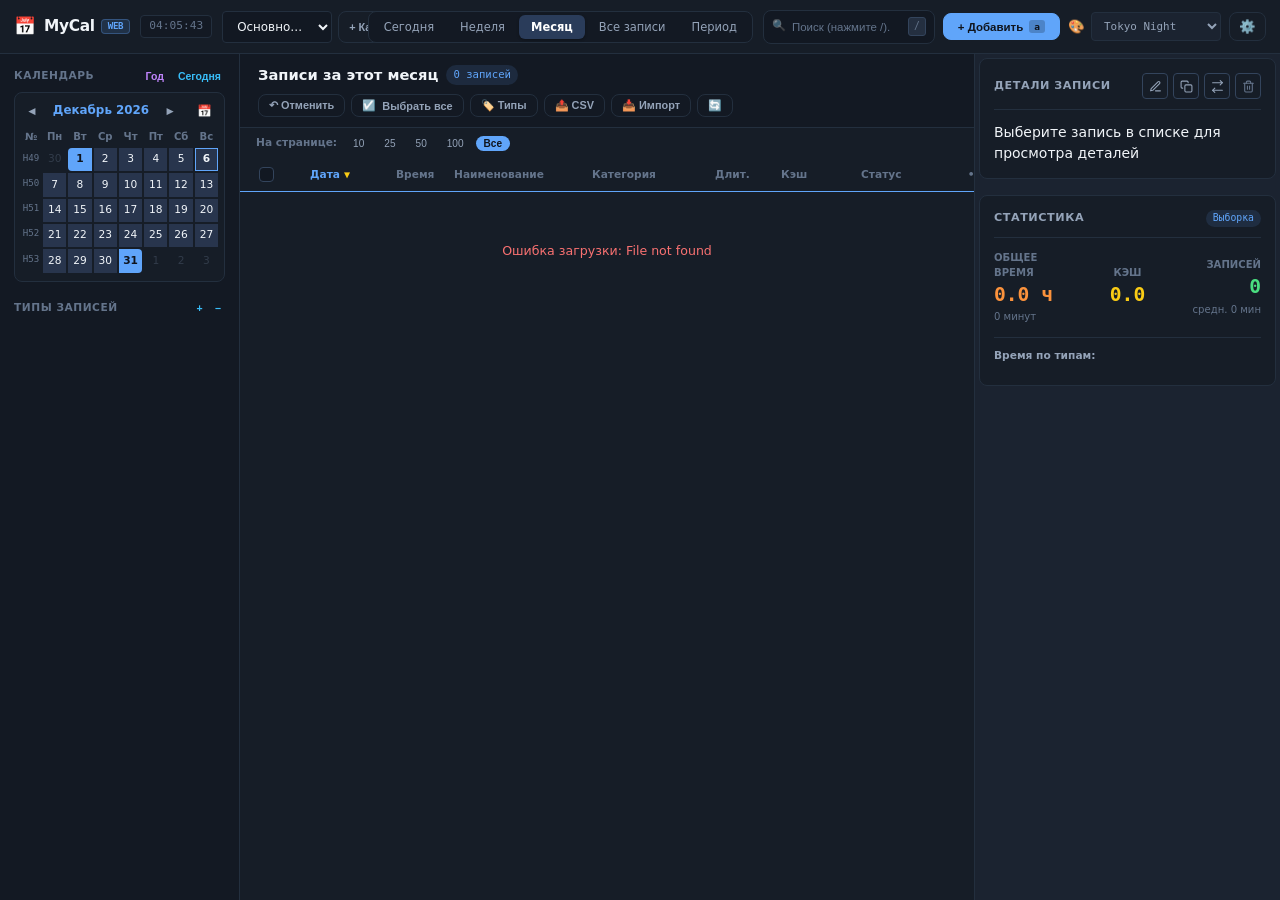
==== commit d66b1f56: "feat: per-calendar custom settings & fields override, responsive web/tui adaptations, and author inf" ====
--- a/web/static/index.html
+++ b/web/static/index.html
@@ -15,7 +15,10 @@
     <div class="nav-left">
       <div class="app-brand" onclick="reloadAll()" title="Перезагрузить календарь">
         <span class="brand-icon">📅</span>
-        <span class="brand-title">MyCal <span class="brand-badge">Web</span></span>
+        <div class="brand-text">
+          <span class="brand-title">MyCal <span class="brand-badge">Web</span></span>
+          <span class="brand-version" id="appVersion"></span>
+        </div>
       </div>
       <div class="nav-clock" id="liveClock">--:--:--</div>
       <div class="calendar-switch-wrap">
@@ -51,11 +54,18 @@
         <span class="btn-kbd">a</span>
       </button>
 
-      <div class="theme-select-wrap">
-        <select id="themeSelect" onchange="changeTheme(this.value)" title="Тема оформления">
+      <div class="theme-select-wrap" id="themeSelectWrap" title="Тема оформления (стиль)">
+        <span class="theme-btn-icon" aria-hidden="true">🎨</span>
+        <select id="themeSelect" onchange="changeTheme(this.value)" title="Тема оформления (стиль)">
           <option value="tokyo">Tokyo Night</option>
           <option value="catppuccin">Catppuccin</option>
+          <option value="nord">Nord Frost</option>
+          <option value="dracula">Dracula</option>
+          <option value="monokai">Monokai Pro</option>
+          <option value="solarized">Solarized Dark</option>
+          <option value="cyberpunk">Cyberpunk Neon</option>
           <option value="matrix">Matrix Emerald</option>
+          <option value="paper">Paper Light</option>
         </select>
       </div>
 
@@ -174,22 +184,27 @@
           </div>
         </div>
         <div class="mobile-sort-wrap" id="mobileSortWrap">
-          <label for="mobileSortSelect" class="mobile-sort-label">⇅</label>
+          <label for="mobileSortSelect" class="mobile-sort-label" title="Сортировка записей">
+            <svg width="14" height="14" viewBox="0 0 24 24" fill="none" stroke="currentColor" stroke-width="2.2" stroke-linecap="round" stroke-linejoin="round">
+              <path d="M7 20V4m0 0L3 8m4-4l4 4M17 4v16m0 0l4-4m-4 4l-4-4"/>
+            </svg>
+            <span>Сортировка:</span>
+          </label>
           <select id="mobileSortSelect" class="mobile-sort-select" onchange="onMobileSortChange(this.value)">
             <option value="date_desc">Дата ▼ (сначала новые)</option>
             <option value="date_asc">Дата ▲ (сначала старые)</option>
-            <option value="time_asc">Время ▲</option>
-            <option value="time_desc">Время ▼</option>
+            <option value="time_asc">Время ▲ (сначала ранние)</option>
+            <option value="time_desc">Время ▼ (сначала поздние)</option>
             <option value="name_asc">Название ▲ (А-Я)</option>
             <option value="name_desc">Название ▼ (Я-А)</option>
             <option value="type_asc">Категория ▲</option>
             <option value="type_desc">Категория ▼</option>
-            <option value="dur_desc">Длительность ▼</option>
-            <option value="dur_asc">Длительность ▲</option>
-            <option value="cash_desc">Кэш ▼</option>
-            <option value="cash_asc">Кэш ▲</option>
-            <option value="status_asc">Статус ▲</option>
-            <option value="status_desc">Статус ▼</option>
+            <option value="dur_desc">Длительность ▼ (по убыванию)</option>
+            <option value="dur_asc">Длительность ▲ (по возрастанию)</option>
+            <option value="cash_desc">Кэш ▼ (по убыванию)</option>
+            <option value="cash_asc">Кэш ▲ (по возрастанию)</option>
+            <option value="status_asc">Статус ▲ (А-Я)</option>
+            <option value="status_desc">Статус ▼ (Я-А)</option>
           </select>
         </div>
         <div class="feed-pager" id="feedPager" style="display: none;">
@@ -249,11 +264,19 @@
       <div class="panel-box inspector-card">
         <div class="box-header">
           <span class="box-title">Детали записи</span>
-          <div class="card-action-btns">
-            <button type="button" class="btn-icon-sm" onclick="editFocusedSession()" title="Редактировать (e)">✏️</button>
-            <button type="button" class="btn-icon-sm" onclick="duplicateFocusedSession()" title="Дублировать (c)">📋</button>
-            <button type="button" class="btn-icon-sm" onclick="openMoveFocusedSessionModal()" title="Перенести в другой календарь (m)">⇄</button>
-            <button type="button" class="btn-icon-sm btn-del" onclick="deleteFocusedSession()" title="Удалить (d)">🗑️</button>
+          <div class="card-action-btns" id="inspectorActions">
+            <button type="button" class="btn-icon-sm" onclick="editFocusedSession()" title="Редактировать (e)">
+              <svg viewBox="0 0 24 24" width="13" height="13" stroke="currentColor" stroke-width="2" fill="none" stroke-linecap="round" stroke-linejoin="round"><path d="M12 20h9"/><path d="M16.5 3.5a2.121 2.121 0 0 1 3 3L7 19l-4 1 1-4L16.5 3.5z"/></svg>
+            </button>
+            <button type="button" class="btn-icon-sm" onclick="duplicateFocusedSession()" title="Дублировать (c)">
+              <svg viewBox="0 0 24 24" width="13" height="13" stroke="currentColor" stroke-width="2" fill="none" stroke-linecap="round" stroke-linejoin="round"><rect x="9" y="9" width="13" height="13" rx="2" ry="2"/><path d="M5 15H4a2 2 0 0 1-2-2V4a2 2 0 0 1 2-2h9a2 2 0 0 1 2 2v1"/></svg>
+            </button>
+            <button type="button" class="btn-icon-sm" onclick="openMoveFocusedSessionModal()" title="Перенести в другой календарь (m)">
+              <svg viewBox="0 0 24 24" width="13" height="13" stroke="currentColor" stroke-width="2" fill="none" stroke-linecap="round" stroke-linejoin="round"><polyline points="17 1 21 5 17 9"/><path d="M3 5h18"/><polyline points="7 23 3 19 7 15"/><path d="M21 19H3"/></svg>
+            </button>
+            <button type="button" class="btn-icon-sm btn-del" onclick="deleteFocusedSession()" title="Удалить (d)">
+              <svg viewBox="0 0 24 24" width="13" height="13" stroke="currentColor" stroke-width="2" fill="none" stroke-linecap="round" stroke-linejoin="round"><polyline points="3 6 5 6 21 6"/><path d="M19 6v14a2 2 0 0 1-2 2H7a2 2 0 0 1-2-2V6m3 0V4a2 2 0 0 1 2-2h4a2 2 0 0 1 2 2v2"/><line x1="10" y1="11" x2="10" y2="17"/><line x1="14" y1="11" x2="14" y2="17"/></svg>
+            </button>
           </div>
         </div>
 
@@ -390,12 +413,12 @@
       <input type="hidden" id="formSessionId" value="">
 
       <div class="modal-body">
-        <div class="form-row form-row-2">
-          <div class="form-group">
+        <div class="form-row form-row-2" id="formRowDateTime">
+          <div class="form-group" id="formDateGroup">
             <label for="formDate" class="form-label">Дата записи:</label>
             <input type="date" id="formDate" class="form-input" required autofocus>
           </div>
-          <div class="form-group">
+          <div class="form-group" id="formTimeGroup">
             <label for="formTime" class="form-label">Время (ЧЧ:ММ):</label>
             <div style="display:flex;gap:6px;">
               <select id="formTime" class="form-select" style="flex:1;" onchange="if(this.value==='__custom__') openCustomTimeModal();">
@@ -405,7 +428,7 @@
           </div>
         </div>
 
-        <div class="form-group">
+        <div class="form-group" id="formNameGroup">
           <label for="formName" class="form-label">Наименование записи:</label>
           <textarea id="formName" class="form-textarea" rows="2" placeholder="Название тренировки или дела (можно несколько построчно)" required autocomplete="off"></textarea>
           <div class="form-hint" style="font-size: 0.74rem; color: var(--text-dim); margin-top: 3px;">
@@ -414,8 +437,8 @@
           <datalist id="namesDatalist"></datalist>
         </div>
 
-        <div class="form-row form-row-2">
-          <div class="form-group">
+        <div class="form-row form-row-2" id="formRowTypeDur">
+          <div class="form-group" id="formTypeGroup">
             <label for="formType" class="form-label">Тип записи:</label>
             <div style="display:flex;gap:6px;">
               <select id="formType" class="form-select" style="flex:1;" onchange="if(this.value==='__custom__') promptCustomType();">
@@ -423,14 +446,14 @@
               <button type="button" class="btn btn-secondary" onclick="promptCustomType()" title="Добавить новый тип">+</button>
             </div>
           </div>
-          <div class="form-group">
+          <div class="form-group" id="formDurationGroup">
             <label for="formDuration" class="form-label">Продолжительность (мин):</label>
             <input type="number" id="formDuration" class="form-input" min="1" max="1440" value="60" required>
           </div>
         </div>
 
-        <div class="form-row form-row-2">
-          <div class="form-group">
+        <div class="form-row form-row-2" id="formRowStatusCash">
+          <div class="form-group" id="formStatusGroup">
             <label for="formStatus" class="form-label">Статус:</label>
             <div style="display:flex;gap:6px;">
               <select id="formStatus" class="form-select" style="flex:1;" onchange="if(this.value==='__custom__') promptCustomStatusInForm();">
@@ -438,13 +461,13 @@
               <button type="button" class="btn btn-secondary" onclick="promptCustomStatusInForm()" title="Добавить новый статус">+</button>
             </div>
           </div>
-          <div class="form-group">
+          <div class="form-group" id="formCashGroup">
             <label for="formCash" class="form-label">Кэш:</label>
             <input type="text" id="formCash" class="form-input" placeholder="0.0" value="0.0" autocomplete="off">
           </div>
         </div>
 
-        <div class="form-group">
+        <div class="form-group" id="formNotesGroup">
           <label for="formNotes" class="form-label">Комментарий / Заметки:</label>
           <textarea id="formNotes" class="form-textarea" rows="2" placeholder="Дополнительные детали, мишени, контакты..."></textarea>
         </div>
@@ -591,6 +614,13 @@
       <button type="button" class="btn-close" onclick="closeModal('modalSettings')">✕</button>
     </div>
     <div class="modal-body">
+      <!-- Settings Tabs Header -->
+      <div class="settings-tab-bar" style="display: flex; gap: 8px; margin-bottom: 14px; border-bottom: 1px solid var(--border-dim); padding-bottom: 10px;">
+        <button type="button" class="btn btn-sm btn-secondary active" id="tabBtnGlobalSettings" onclick="switchSettingsTab('global')">🌐 Общие настройки</button>
+        <button type="button" class="btn btn-sm btn-secondary" id="tabBtnCalendarSettings" onclick="switchSettingsTab('calendar')">📅 Активный календарь (<span id="settingsCalName">mycal</span>)</button>
+      </div>
+
+      <div id="tabPanelGlobalSettings">
       <div class="settings-highlight-card">
         <label class="form-label" style="color: var(--accent-blue); font-weight: 700;">
           <span>🚀 Режим запуска по умолчанию:</span>
@@ -617,6 +647,26 @@
         </div>
       </div>
 
+      <div class="settings-highlight-card" style="margin-top: 12px; border-color: var(--border-dim);" data-setting-key="theme">
+        <label for="cfgTheme" class="form-label" style="color: var(--accent-magenta); font-weight: 700; margin-bottom: 4px;">
+          <span>🎨 Тема оформления (визуальный стиль):</span>
+        </label>
+        <p class="settings-hint">
+          Стиль оформления интерфейса для Web и TUI (сохраняется в настройках):
+        </p>
+        <select id="cfgTheme" class="form-select" onchange="changeTheme(this.value)" style="font-weight: 600;">
+          <option value="tokyo">Tokyo Night (по умолч.)</option>
+          <option value="catppuccin">Catppuccin Mocha</option>
+          <option value="nord">Nord Frost</option>
+          <option value="dracula">Dracula</option>
+          <option value="monokai">Monokai Pro</option>
+          <option value="solarized">Solarized Dark</option>
+          <option value="cyberpunk">Cyberpunk Neon</option>
+          <option value="matrix">Matrix Emerald</option>
+          <option value="paper">Paper Light</option>
+        </select>
+      </div>
+
       <div class="settings-highlight-card" style="border-color: var(--border-bright);">
         <div style="display: flex; justify-content: space-between; align-items: center; margin-bottom: 6px;">
           <label class="form-label" style="color: var(--accent-green); font-weight: 700; margin-bottom: 0;">
@@ -739,6 +789,123 @@
           <option value="month">Месяц</option>
         </select>
         <p class="settings-hint">Основной период выборки, отображаемый при запуске полноэкранного TUI</p>
+      </div>
+      </div> <!-- /tabPanelGlobalSettings -->
+
+      <!-- CALENDAR SETTINGS TAB PANEL -->
+      <div id="tabPanelCalendarSettings" style="display: none;">
+        <div class="settings-highlight-card" style="border-color: var(--accent-blue);">
+          <div style="display: flex; justify-content: space-between; align-items: center; margin-bottom: 8px; flex-wrap: wrap; gap: 8px;">
+            <label class="form-label" style="color: var(--accent-blue); font-weight: 700; margin-bottom: 0;">
+              <span>📋 Отображаемые поля активного календаря:</span>
+            </label>
+            <button type="button" class="btn btn-sm btn-text" onclick="resetCalendarSettings()" style="color: var(--accent-red); font-size: 0.78rem;">
+              ↺ Сбросить к общим
+            </button>
+          </div>
+          <p class="settings-hint">
+            Отметьте поля, которые должны отображаться в таблице записей и карточках. 
+            Снятые поля скрываются из расписания и не запрашиваются при добавлении записей.
+          </p>
+
+          <!-- Field Checklist with custom checkboxes -->
+          <div class="field-checklist-grid" id="calVisibleFieldsGrid" style="display: grid; grid-template-columns: repeat(auto-fill, minmax(180px, 1fr)); gap: 8px; margin-top: 10px;">
+            <label class="field-checkbox-item">
+              <input type="checkbox" id="calFieldDate" value="Дата" checked onchange="onCalendarFieldCheckChange()">
+              <span>📅 Дата события</span>
+            </label>
+            <label class="field-checkbox-item">
+              <input type="checkbox" id="calFieldTime" value="Время" checked onchange="onCalendarFieldCheckChange()">
+              <span>🕒 Время</span>
+            </label>
+            <label class="field-checkbox-item">
+              <input type="checkbox" id="calFieldName" value="Наименование" checked onchange="onCalendarFieldCheckChange()">
+              <span>📝 Наименование</span>
+            </label>
+            <label class="field-checkbox-item">
+              <input type="checkbox" id="calFieldType" value="Категория" checked onchange="onCalendarFieldCheckChange()">
+              <span>🏷️ Категория (тип)</span>
+            </label>
+            <label class="field-checkbox-item">
+              <input type="checkbox" id="calFieldDuration" value="Длительность" checked onchange="onCalendarFieldCheckChange()">
+              <span>⏱️ Длительность</span>
+            </label>
+            <label class="field-checkbox-item">
+              <input type="checkbox" id="calFieldStatus" value="Статус" checked onchange="onCalendarFieldCheckChange()">
+              <span>🚦 Статус</span>
+            </label>
+            <label class="field-checkbox-item">
+              <input type="checkbox" id="calFieldCash" value="Кэш" checked onchange="onCalendarFieldCheckChange()">
+              <span>💰 Кэш / Оплата</span>
+            </label>
+            <label class="field-checkbox-item">
+              <input type="checkbox" id="calFieldNotes" value="Заметка" checked onchange="onCalendarFieldCheckChange()">
+              <span>💬 Заметка / Коммент</span>
+            </label>
+          </div>
+          <div id="calVisibleFieldsHint" class="settings-hint" style="margin-top: 8px; color: var(--accent-green); font-size: 0.78rem;">
+            💡 Подсказка: Для режима «Дневник» достаточно оставить только «Дата», «Наименование» и «Заметка».
+          </div>
+        </div>
+
+        <div class="settings-highlight-card" style="margin-top: 12px; border-color: var(--border-dim);">
+          <label for="calThemeOverride" class="form-label" style="color: var(--accent-magenta); font-weight: 700; margin-bottom: 4px;">
+            <span>🎨 Тема оформления для этого календаря:</span>
+          </label>
+          <p class="settings-hint">
+            Позволяет задать уникальную цветовую гамму для этого календаря записей:
+          </p>
+          <select id="calThemeOverride" class="form-select" onchange="previewCalTheme(this.value)">
+            <option value="">(Наследовать общую тему)</option>
+            <option value="tokyo">Tokyo Night</option>
+            <option value="catppuccin">Catppuccin Mocha</option>
+            <option value="nord">Nord Frost</option>
+            <option value="dracula">Dracula</option>
+            <option value="monokai">Monokai Pro</option>
+            <option value="solarized">Solarized Dark</option>
+            <option value="cyberpunk">Cyberpunk Neon</option>
+            <option value="matrix">Matrix Emerald</option>
+            <option value="paper">Paper Light</option>
+          </select>
+        </div>
+
+        <div class="settings-highlight-card" style="margin-top: 12px; border-color: var(--border-dim);">
+          <label for="calDurationOverride" class="form-label" style="color: var(--accent-orange); font-weight: 700; margin-bottom: 4px;">
+            <span>⏱️ Длительность по умолчанию для этого календаря:</span>
+          </label>
+          <select id="calDurationOverride" class="form-select">
+            <option value="">(Наследовать из общих настроек)</option>
+            <option value="0">0 минут (без длительности)</option>
+            <option value="15">15 минут</option>
+            <option value="30">30 минут</option>
+            <option value="45">45 минут</option>
+            <option value="60">60 минут (1 час)</option>
+            <option value="90">90 минут (1.5 часа)</option>
+            <option value="120">120 минут (2 часа)</option>
+          </select>
+        </div>
+
+        <div class="settings-highlight-card" style="margin-top: 12px; border-color: var(--border-dim);">
+          <label for="calTypeOverride" class="form-label" style="color: var(--accent-purple); font-weight: 700; margin-bottom: 4px;">
+            <span>🏷️ Категория по умолчанию для этого календаря:</span>
+          </label>
+          <select id="calTypeOverride" class="form-select">
+            <option value="">(Наследовать из общих настроек)</option>
+          </select>
+        </div>
+      </div> <!-- /tabPanelCalendarSettings -->
+
+      <!-- ABOUT AUTHOR & PROJECT BLOCK -->
+      <div class="settings-highlight-card settings-author-block" style="margin-top: 14px; border-color: var(--border-dim); background: var(--bg-surface); padding: 10px 14px; border-radius: var(--radius-md);">
+        <div style="font-weight: 700; color: var(--text-main); font-size: 0.85rem; margin-bottom: 3px;">
+          Создатель: Илья Ульянов | khameleonium
+        </div>
+        <div style="margin-bottom: 4px; font-size: 0.8rem;">
+          <a href="https://github.com/khameleonium/MyCal" target="_blank" rel="noopener noreferrer" style="color: var(--accent-blue); text-decoration: underline;">https://github.com/khameleonium/MyCal</a>
+        </div>
+        <div style="font-size: 0.8rem; color: var(--text-muted);">
+          Поддержать автора: <a href="https://boosty.to/khameleonium" target="_blank" rel="noopener noreferrer" style="color: var(--accent-yellow); font-weight: 600; text-decoration: underline;">https://boosty.to/khameleonium</a>
+        </div>
       </div>
     </div>
     <div class="modal-footer">
--- a/web/static/style.css
+++ b/web/static/style.css
@@ -88,6 +88,168 @@
   --accent-orange: #34d399;
   --accent-magenta: #6ee7b7;
   --accent-red: #f87171;
+}
+
+[data-theme="nord"] {
+  --bg-app: #242933;
+  --bg-surface: #2e3440;
+  --bg-panel: #3b4252;
+  --bg-panel-alt: #2e3440;
+  --bg-highlight: #434c5e;
+  --bg-selection: #4c566a;
+  --bg-input: #2e3440;
+
+  --border-dim: #3b4252;
+  --border-mid: #4c566a;
+  --border-bright: #d8dee9;
+  --border-focus: #88c0d0;
+
+  --text-main: #eceff4;
+  --text-muted: #d8dee9;
+  --text-dim: #7f8ca3;
+
+  --accent-blue: #88c0d0;
+  --accent-cyan: #8fbcbb;
+  --accent-green: #a3be8c;
+  --accent-yellow: #ebcb8b;
+  --accent-orange: #d08770;
+  --accent-magenta: #b48ead;
+  --accent-red: #bf616a;
+}
+
+[data-theme="dracula"] {
+  --bg-app: #1e1f29;
+  --bg-surface: #282a36;
+  --bg-panel: #21222c;
+  --bg-panel-alt: #191a21;
+  --bg-highlight: #44475a;
+  --bg-selection: #44475a;
+  --bg-input: #191a21;
+
+  --border-dim: #343746;
+  --border-mid: #6272a4;
+  --border-bright: #bd93f9;
+  --border-focus: #ff79c6;
+
+  --text-main: #f8f8f2;
+  --text-muted: #e2e2dc;
+  --text-dim: #6272a4;
+
+  --accent-blue: #8be9fd;
+  --accent-cyan: #8be9fd;
+  --accent-green: #50fa7b;
+  --accent-yellow: #f1fa8c;
+  --accent-orange: #ffb86c;
+  --accent-magenta: #bd93f9;
+  --accent-red: #ff5555;
+}
+
+[data-theme="solarized"] {
+  --bg-app: #00212b;
+  --bg-surface: #002b36;
+  --bg-panel: #073642;
+  --bg-panel-alt: #00252e;
+  --bg-highlight: #0b4352;
+  --bg-selection: #145365;
+  --bg-input: #001e26;
+
+  --border-dim: #0a404e;
+  --border-mid: #1d5f73;
+  --border-bright: #2aa198;
+  --border-focus: #268bd2;
+
+  --text-main: #eee8d5;
+  --text-muted: #93a1a1;
+  --text-dim: #657b83;
+
+  --accent-blue: #268bd2;
+  --accent-cyan: #2aa198;
+  --accent-green: #859900;
+  --accent-yellow: #b58900;
+  --accent-orange: #cb4b16;
+  --accent-magenta: #d33682;
+  --accent-red: #dc322f;
+}
+
+[data-theme="monokai"] {
+  --bg-app: #222225;
+  --bg-surface: #2d2a2e;
+  --bg-panel: #333035;
+  --bg-panel-alt: #272428;
+  --bg-highlight: #403e41;
+  --bg-selection: #555057;
+  --bg-input: #1e1d1f;
+
+  --border-dim: #3a373b;
+  --border-mid: #5b575d;
+  --border-bright: #727072;
+  --border-focus: #ffd866;
+
+  --text-main: #fcfcfa;
+  --text-muted: #c1c0c0;
+  --text-dim: #727072;
+
+  --accent-blue: #78dce8;
+  --accent-cyan: #78dce8;
+  --accent-green: #a9dc76;
+  --accent-yellow: #ffd866;
+  --accent-orange: #fc9867;
+  --accent-magenta: #ab9df2;
+  --accent-red: #ff6188;
+}
+
+[data-theme="cyberpunk"] {
+  --bg-app: #08080f;
+  --bg-surface: #12131e;
+  --bg-panel: #1a1a2b;
+  --bg-panel-alt: #0d0e17;
+  --bg-highlight: #282845;
+  --bg-selection: #392854;
+  --bg-input: #07070d;
+
+  --border-dim: #252540;
+  --border-mid: #4a3d6e;
+  --border-bright: #ff0055;
+  --border-focus: #00f0ff;
+
+  --text-main: #ffffff;
+  --text-muted: #b8b8d0;
+  --text-dim: #717199;
+
+  --accent-blue: #00f0ff;
+  --accent-cyan: #00f0ff;
+  --accent-green: #00ff66;
+  --accent-yellow: #fcee0a;
+  --accent-orange: #ff7700;
+  --accent-magenta: #ff0055;
+  --accent-red: #ff003c;
+}
+
+[data-theme="paper"] {
+  --bg-app: #f4f6f8;
+  --bg-surface: #ffffff;
+  --bg-panel: #eaedf1;
+  --bg-panel-alt: #e4e8ee;
+  --bg-highlight: #d8dee8;
+  --bg-selection: #c7d5e8;
+  --bg-input: #ffffff;
+
+  --border-dim: #cbd5e1;
+  --border-mid: #94a3b8;
+  --border-bright: #64748b;
+  --border-focus: #2563eb;
+
+  --text-main: #0f172a;
+  --text-muted: #334155;
+  --text-dim: #64748b;
+
+  --accent-blue: #2563eb;
+  --accent-cyan: #0284c7;
+  --accent-green: #16a34a;
+  --accent-yellow: #ca8a04;
+  --accent-orange: #ea580c;
+  --accent-magenta: #9333ea;
+  --accent-red: #dc2626;
 }
 
 * {
@@ -149,16 +311,19 @@
   display: flex;
   align-items: center;
   justify-content: space-between;
-  padding: 0 16px;
-  gap: 16px;
+  padding: 0 14px;
+  gap: 10px;
   flex-shrink: 0;
   z-index: 10;
+  min-width: 0;
 }
 
 .nav-left {
   display: flex;
   align-items: center;
-  gap: 14px;
+  gap: 10px;
+  flex-shrink: 1;
+  min-width: 0;
 }
 
 .app-brand {
@@ -171,6 +336,20 @@
 
 .brand-icon {
   font-size: 1.25rem;
+}
+
+.brand-text {
+  display: flex;
+  flex-direction: column;
+  line-height: 1.15;
+}
+
+.brand-version {
+  font-size: 0.68rem;
+  font-family: var(--font-mono);
+  color: var(--text-dim);
+  font-weight: 500;
+  letter-spacing: 0.02em;
 }
 
 .brand-title {
@@ -210,14 +389,15 @@
   display: flex;
   align-items: center;
   gap: 6px;
-  margin-left: 6px;
+  min-width: 0;
 }
 .calendar-select {
   padding: 4px 8px;
   font-size: 0.82rem;
-  min-width: 150px;
-  max-width: 220px;
+  min-width: 110px;
+  max-width: 160px;
   height: 32px;
+  text-overflow: ellipsis;
 }
 .btn-new-cal {
   padding: 4px 10px;
@@ -273,7 +453,8 @@
 .nav-right {
   display: flex;
   align-items: center;
-  gap: 10px;
+  gap: 8px;
+  flex-shrink: 0;
 }
 
 .search-box {
@@ -282,7 +463,7 @@
   background: var(--bg-input);
   border: 1px solid var(--border-dim);
   border-radius: var(--radius-md);
-  padding: 0 10px;
+  padding: 0 8px;
   gap: 6px;
   height: 34px;
   transition: border-color 0.15s ease;
@@ -303,7 +484,12 @@
   outline: none;
   color: var(--text-main);
   font-size: 0.82rem;
-  width: 160px;
+  width: 110px;
+  transition: width 0.2s ease;
+}
+
+.search-box:focus-within input {
+  width: 150px;
 }
 
 .search-box input::placeholder {
@@ -320,6 +506,17 @@
   border-radius: 3px;
 }
 
+.theme-select-wrap {
+  position: relative;
+  display: inline-flex;
+  align-items: center;
+  gap: 6px;
+}
+.theme-select-wrap .theme-btn-icon {
+  font-size: 0.95rem;
+  line-height: 1;
+  user-select: none;
+}
 .theme-select-wrap select {
   background: var(--bg-panel);
   border: 1px solid var(--border-dim);
@@ -330,6 +527,12 @@
   border-radius: var(--radius-sm);
   outline: none;
   cursor: pointer;
+  transition: border-color 0.15s ease, background 0.15s ease;
+}
+.theme-select-wrap select:hover,
+.theme-select-wrap select:focus {
+  border-color: var(--accent-blue);
+  color: var(--text-main);
 }
 
 /* BUTTONS */
@@ -746,7 +949,7 @@
 /* Session Row & Header Grid */
 .feed-table-header {
   display: grid;
-  grid-template-columns: 24px 16px 78px 50px minmax(130px, 1fr) 115px 58px 72px 95px 28px;
+  grid-template-columns: var(--feed-grid-template, 24px 16px 78px 50px minmax(130px, 1fr) 115px 58px 72px 95px 28px);
   gap: 8px;
   align-items: center;
   padding: 6px 14px;
@@ -808,7 +1011,7 @@
 /* Session Row Item */
 .session-row {
   display: grid;
-  grid-template-columns: 24px 16px 78px 50px minmax(130px, 1fr) 115px 58px 72px 95px 28px;
+  grid-template-columns: var(--feed-grid-template, 24px 16px 78px 50px minmax(130px, 1fr) 115px 58px 72px 95px 28px);
   gap: 8px;
   align-items: center;
   padding: 0 14px;
@@ -842,12 +1045,68 @@
   cursor: pointer;
 }
 
-.row-check {
+/* Custom Styled Checkboxes */
+input[type="checkbox"] {
+  appearance: none;
+  -webkit-appearance: none;
   width: 15px;
   height: 15px;
-  accent-color: var(--accent-blue);
-  cursor: pointer;
+  background: var(--bg-input);
+  border: 1.5px solid var(--border-mid);
+  border-radius: var(--radius-sm);
+  cursor: pointer;
+  display: inline-grid;
+  place-content: center;
+  transition: all 0.15s ease;
+  vertical-align: middle;
   margin: 0;
+  outline: none;
+  position: relative;
+  flex-shrink: 0;
+}
+
+input[type="checkbox"]:hover {
+  border-color: var(--accent-blue);
+  background: var(--bg-highlight);
+}
+
+input[type="checkbox"]:focus-visible {
+  border-color: var(--accent-blue);
+  box-shadow: 0 0 0 2px rgba(96, 165, 250, 0.25);
+}
+
+input[type="checkbox"]:checked {
+  background: var(--accent-blue);
+  border-color: var(--accent-blue);
+}
+
+input[type="checkbox"]:checked::after {
+  content: "";
+  width: 4px;
+  height: 7px;
+  border: solid #0f141c;
+  border-width: 0 2px 2px 0;
+  transform: rotate(45deg);
+  margin-top: -2px;
+}
+
+input[type="checkbox"]:indeterminate {
+  background: var(--accent-blue);
+  border-color: var(--accent-blue);
+}
+
+input[type="checkbox"]:indeterminate::after {
+  content: "";
+  width: 7px;
+  height: 2px;
+  background: #0f141c;
+  border-radius: 1px;
+}
+
+[data-theme="paper"] input[type="checkbox"]:checked::after,
+[data-theme="paper"] input[type="checkbox"]:indeterminate::after {
+  border-color: #ffffff;
+  background: #ffffff;
 }
 
 .row-cursor {
@@ -1031,6 +1290,49 @@
   margin-bottom: 12px;
 }
 
+.card-action-btns {
+  display: flex;
+  align-items: center;
+  gap: 5px;
+}
+
+.card-action-btns .btn-icon-sm {
+  width: 26px;
+  height: 26px;
+  padding: 0;
+  display: inline-flex;
+  align-items: center;
+  justify-content: center;
+  background: var(--bg-surface);
+  border: 1px solid var(--border-mid);
+  border-radius: var(--radius-sm);
+  color: var(--text-muted);
+  cursor: pointer;
+  transition: all 0.15s ease;
+}
+
+.card-action-btns .btn-icon-sm svg {
+  display: block;
+  pointer-events: none;
+}
+
+.card-action-btns .btn-icon-sm:hover {
+  background: var(--bg-highlight);
+  border-color: var(--accent-blue);
+  color: var(--accent-blue);
+  transform: translateY(-1px);
+}
+
+.card-action-btns .btn-icon-sm.btn-del {
+  color: var(--text-dim);
+}
+
+.card-action-btns .btn-icon-sm.btn-del:hover {
+  background: rgba(248, 113, 113, 0.18);
+  border-color: var(--accent-red);
+  color: var(--accent-red);
+}
+
 .box-title {
   font-size: 0.8rem;
   font-weight: 700;
@@ -1300,8 +1602,9 @@
 }
 
 dialog#modalYearCalendar {
-  max-width: 1220px;
-  width: 96vw;
+  max-width: 960px;
+  width: 94vw;
+  height: fit-content;
   max-height: 94vh;
 }
 
@@ -1552,6 +1855,40 @@
   padding: 1px 5px;
   border-radius: 3px;
   color: var(--accent-cyan);
+}
+
+/* Calendar settings checklist & tab styles */
+.settings-tab-bar .btn.active {
+  background: var(--accent-blue);
+  color: #fff;
+  border-color: var(--accent-blue);
+}
+
+.field-checkbox-item {
+  display: flex;
+  align-items: center;
+  gap: 8px;
+  background: var(--bg-surface);
+  border: 1px solid var(--border-dim);
+  padding: 8px 12px;
+  border-radius: 6px;
+  cursor: pointer;
+  user-select: none;
+  font-size: 0.84rem;
+  color: var(--text-main);
+  transition: all 0.15s ease;
+}
+
+.field-checkbox-item:hover {
+  border-color: var(--accent-blue);
+  background: var(--bg-card);
+}
+
+.field-checkbox-item input[type="checkbox"] {
+  width: 16px;
+  height: 16px;
+  accent-color: var(--accent-blue);
+  cursor: pointer;
 }
 
 /* ================= MOBILE BOTTOM NAV & FAB ================= */
@@ -1718,7 +2055,39 @@
     display: none;
   }
   .theme-select-wrap {
-    display: none;
+    display: inline-flex;
+    position: relative;
+    width: 32px;
+    height: 32px;
+    align-items: center;
+    justify-content: center;
+    border-radius: var(--radius-sm);
+    background: var(--bg-surface);
+    border: 1px solid var(--border-subtle);
+    flex-shrink: 0;
+    cursor: pointer;
+    box-sizing: border-box;
+    transition: background 0.15s ease, border-color 0.15s ease;
+  }
+  .theme-select-wrap:hover {
+    background: var(--bg-highlight);
+    border-color: var(--accent-blue);
+  }
+  .theme-select-wrap .theme-btn-icon {
+    font-size: 1.05rem;
+    pointer-events: none;
+    line-height: 1;
+  }
+  .theme-select-wrap select {
+    position: absolute;
+    inset: 0;
+    width: 100%;
+    height: 100%;
+    opacity: 0;
+    cursor: pointer;
+    padding: 0;
+    margin: 0;
+    -webkit-appearance: menulist-button;
   }
   .search-box {
     padding: 0 6px;
@@ -1888,23 +2257,37 @@
   .mobile-sort-wrap {
     display: flex;
     align-items: center;
-    gap: 6px;
+    gap: 8px;
     background: var(--bg-card);
-    padding: 2px 8px;
-    border-radius: 6px;
+    padding: 4px 10px;
+    border-radius: var(--radius-sm);
     border: 1px solid var(--border-dim);
+    flex: 1 1 100%;
+    min-width: 0;
+    height: 32px;
+    box-sizing: border-box;
+    transition: border-color 0.15s ease, background 0.15s ease;
+  }
+  .mobile-sort-wrap:focus-within {
+    border-color: var(--accent-blue);
+    background: var(--bg-surface);
+  }
+  .mobile-sort-label {
+    display: inline-flex;
+    align-items: center;
+    gap: 5px;
+    font-size: 0.74rem;
+    font-weight: 600;
+    color: var(--accent-blue);
+    flex-shrink: 0;
+    cursor: pointer;
+    user-select: none;
+  }
+  .mobile-sort-label svg {
+    flex-shrink: 0;
+  }
+  .mobile-sort-select {
     flex: 1 1 auto;
-    min-width: 130px;
-    max-width: 100%;
-    height: 28px;
-  }
-  .mobile-sort-label {
-    font-size: 0.9rem;
-    color: var(--accent-blue);
-    font-weight: bold;
-    flex-shrink: 0;
-  }
-  .mobile-sort-select {
     background: transparent;
     border: none;
     color: var(--text-main);
@@ -1913,7 +2296,13 @@
     outline: none;
     cursor: pointer;
     width: 100%;
+    min-width: 0;
     text-overflow: ellipsis;
+    padding: 0;
+  }
+  .mobile-sort-select option {
+    background: var(--bg-surface);
+    color: var(--text-main);
   }
 
   /* DATE HEADER */
@@ -2169,8 +2558,10 @@
   flex-shrink: 0;
   gap: 12px;
 }
-.mobile-sort-wrap {
-  display: none;
+@media (min-width: 769px) {
+  .mobile-sort-wrap {
+    display: none !important;
+  }
 }
 .page-size-selector {
   display: flex;
@@ -2389,31 +2780,34 @@
 /* Modal Yearly Calendar (12 Months Grid) */
 .modal-card-fullscreen {
   width: 100%;
-  height: 92vh;
+  max-height: 92vh;
   display: flex;
   flex-direction: column;
 }
+#modalYearCalendar .modal-hdr {
+  padding: 8px 14px;
+}
 .year-hdr-nav {
   display: flex;
   align-items: center;
-  gap: 8px;
+  gap: 6px;
 }
 .year-input-wrap {
   display: inline-flex;
   align-items: center;
-  gap: 6px;
+  gap: 4px;
   background: var(--bg-app);
   border: 1px solid var(--border-bright);
   border-radius: var(--radius-sm);
-  padding: 2px 8px;
+  padding: 1px 6px;
 }
 .year-input-num {
   background: transparent;
   border: none;
   color: var(--accent-blue);
-  font-size: 1.15rem;
+  font-size: 1.05rem;
   font-weight: 700;
-  width: 68px;
+  width: 58px;
   text-align: center;
   outline: none;
   font-family: var(--font-mono);
@@ -2423,7 +2817,7 @@
   opacity: 1;
 }
 .year-input-suffix {
-  font-size: 0.85rem;
+  font-size: 0.8rem;
   font-weight: 700;
   color: var(--text-muted);
 }
@@ -2437,6 +2831,7 @@
 @media (max-width: 600px) {
   .modal-card-fullscreen {
     height: 96dvh;
+    max-height: 96dvh;
   }
   .modal-card-fullscreen .modal-hdr {
     display: flex;
@@ -2483,34 +2878,34 @@
 }
 .year-grid-body {
   overflow-y: auto;
-  padding: 16px;
-  flex: 1;
+  padding: 6px 10px;
+  flex: 1 1 auto;
 }
 .year-months-grid {
   display: grid;
   grid-template-columns: repeat(4, 1fr);
-  gap: 14px;
-}
-@media (max-width: 1100px) {
+  gap: 6px 8px;
+}
+@media (max-width: 900px) {
   .year-months-grid {
     grid-template-columns: repeat(3, 1fr);
   }
 }
-@media (max-width: 800px) {
+@media (max-width: 680px) {
   .year-months-grid {
     grid-template-columns: repeat(2, 1fr);
   }
 }
-@media (max-width: 500px) {
+@media (max-width: 360px) {
   .year-months-grid {
     grid-template-columns: 1fr;
   }
 }
 .year-month-card {
   background: var(--bg-surface);
-  border: 1px solid var(--border-subtle);
-  border-radius: var(--radius-md);
-  padding: 10px 12px;
+  border: 1px solid var(--border-dim);
+  border-radius: var(--radius-sm);
+  padding: 4px 6px;
   display: flex;
   flex-direction: column;
   transition: all 0.15s ease;
@@ -2524,9 +2919,9 @@
   display: flex;
   justify-content: space-between;
   align-items: center;
-  margin-bottom: 8px;
-  cursor: pointer;
-  padding-bottom: 4px;
+  margin-bottom: 2px;
+  cursor: pointer;
+  padding-bottom: 2px;
   border-bottom: 1px solid var(--border-dim);
 }
 .year-month-hdr:hover .year-month-name {
@@ -2534,14 +2929,14 @@
 }
 .year-month-name {
   font-weight: 700;
-  font-size: 0.84rem;
+  font-size: 0.76rem;
   color: var(--text-main);
   transition: color 0.1s ease;
 }
 .year-month-badge {
-  font-size: 0.68rem;
-  padding: 1px 6px;
-  border-radius: 10px;
+  font-size: 0.60rem;
+  padding: 0 4px;
+  border-radius: 8px;
   background: var(--bg-highlight);
   color: var(--accent-orange);
   font-family: var(--font-mono);
@@ -2549,28 +2944,29 @@
 .year-month-grid {
   display: grid;
   grid-template-columns: repeat(7, 1fr);
-  gap: 3px;
+  gap: 1px 1.5px;
   text-align: center;
-  font-size: 0.74rem;
+  font-size: 0.66rem;
 }
 .year-day-header {
   font-weight: 700;
   color: var(--text-dim);
-  font-size: 0.68rem;
-  padding-bottom: 3px;
+  font-size: 0.60rem;
+  padding-bottom: 1px;
 }
 .year-day-cell {
-  height: 25px;
+  height: 16.5px;
   display: flex;
   align-items: center;
   justify-content: center;
-  border-radius: var(--radius-sm);
+  border-radius: 2px;
   cursor: pointer;
   color: var(--text-muted);
   user-select: none;
   position: relative;
   transition: all 0.1s ease;
-  font-size: 0.74rem;
+  font-size: 0.65rem;
+  line-height: 1;
 }
 .year-day-cell:hover {
   background: var(--bg-highlight);
@@ -2592,9 +2988,9 @@
 .year-day-cell.has-events::after {
   content: "";
   position: absolute;
-  bottom: 2px;
-  width: 4px;
-  height: 4px;
+  bottom: 1px;
+  width: 2.5px;
+  height: 2.5px;
   border-radius: 50%;
   background: var(--accent-orange);
 }
@@ -2602,13 +2998,13 @@
   display: flex;
   justify-content: space-between;
   align-items: center;
-  padding: 10px 18px;
+  padding: 5px 14px;
 }
 .year-legend {
   display: flex;
   align-items: center;
-  gap: 14px;
-  font-size: 0.74rem;
+  gap: 10px;
+  font-size: 0.70rem;
   color: var(--text-dim);
 }
 .legend-item {
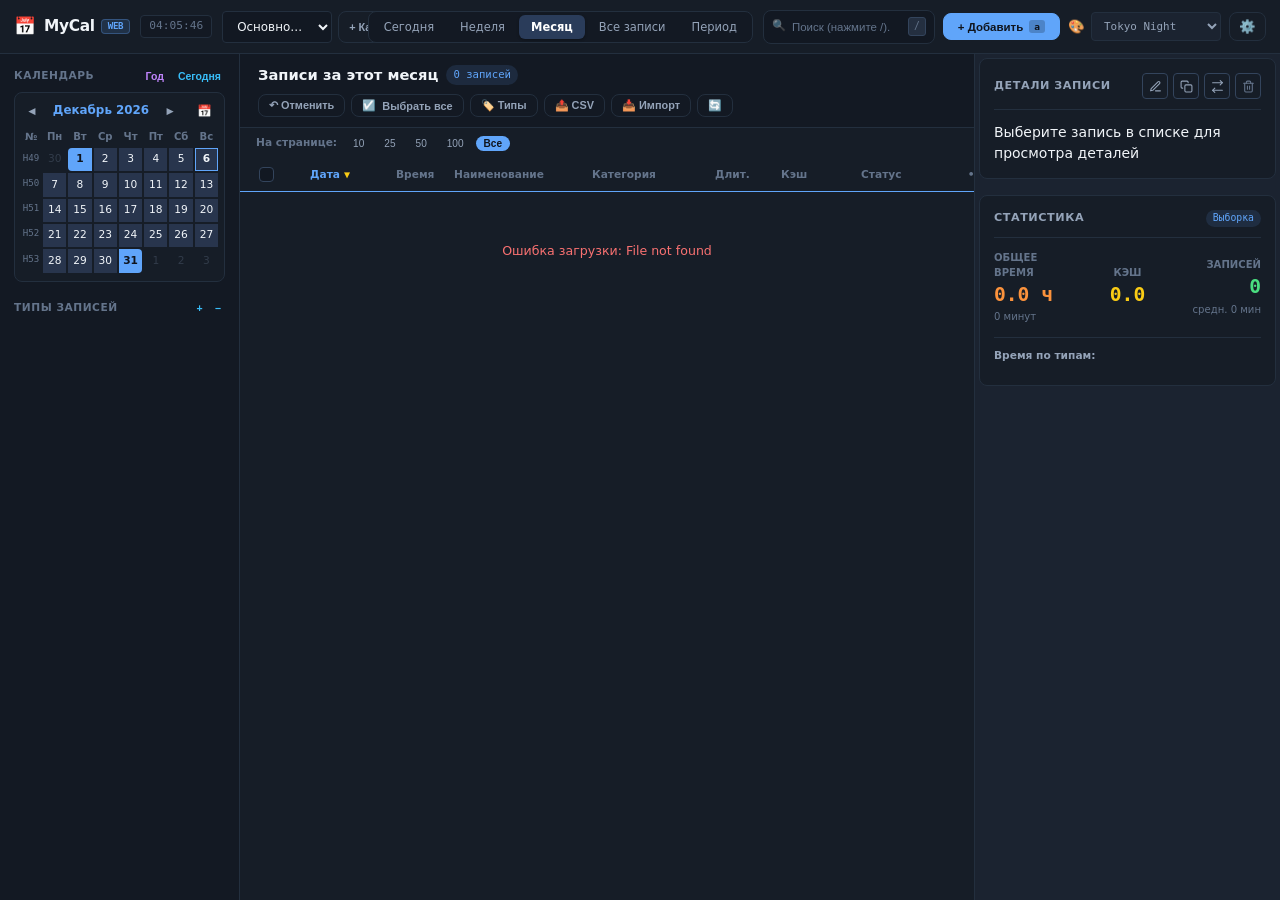
==== commit 90307c23: "feat(v2.14.0): localization engine, per-calendar settings override, themes & release updates" ====
--- a/web/static/index.html
+++ b/web/static/index.html
@@ -667,6 +667,30 @@
         </select>
       </div>
 
+      <!-- Language and Localization Settings -->
+      <div class="settings-highlight-card" style="margin-top: 12px; border-color: var(--border-dim);" data-setting-key="language">
+        <label for="cfgLanguage" class="form-label" style="color: var(--accent-yellow); font-weight: 700; margin-bottom: 4px;">
+          <span>🌍 Язык интерфейса:</span>
+        </label>
+        <p class="settings-hint">
+          Язык программы (встроенные ru/en или внешние файлы mycal_locale--*.json):
+        </p>
+        <div style="display: flex; gap: 8px; align-items: center;">
+          <select id="cfgLanguage" class="form-select" style="font-weight: 600; flex: 1;">
+            <option value="ru">[ru] Русский</option>
+            <option value="en">[en] English</option>
+          </select>
+          <button type="button" class="btn btn-secondary btn-sm" onclick="downloadLocaleTemplate()" title="Скачать шаблон для перевода" style="white-space: nowrap;">📥 Шаблон перевода</button>
+        </div>
+        <div style="margin-top: 10px;" data-setting-key="locale_path">
+          <label for="cfgLocalePath" class="form-label" style="margin-bottom: 4px;">Путь к файлам локализации (каталог или файл):</label>
+          <input type="text" id="cfgLocalePath" class="form-input" placeholder="Рядом с программой (по умолчанию)">
+          <div class="settings-hint" style="margin-top: 4px; font-size: 0.78rem;">
+            Оставьте пустым для поиска файлов <code class="kbd-chip">mycal_locale--&lt;код&gt;.json</code> рядом с бинарником.
+          </div>
+        </div>
+      </div>
+
       <div class="settings-highlight-card" style="border-color: var(--border-bright);">
         <div style="display: flex; justify-content: space-between; align-items: center; margin-bottom: 6px;">
           <label class="form-label" style="color: var(--accent-green); font-weight: 700; margin-bottom: 0;">
